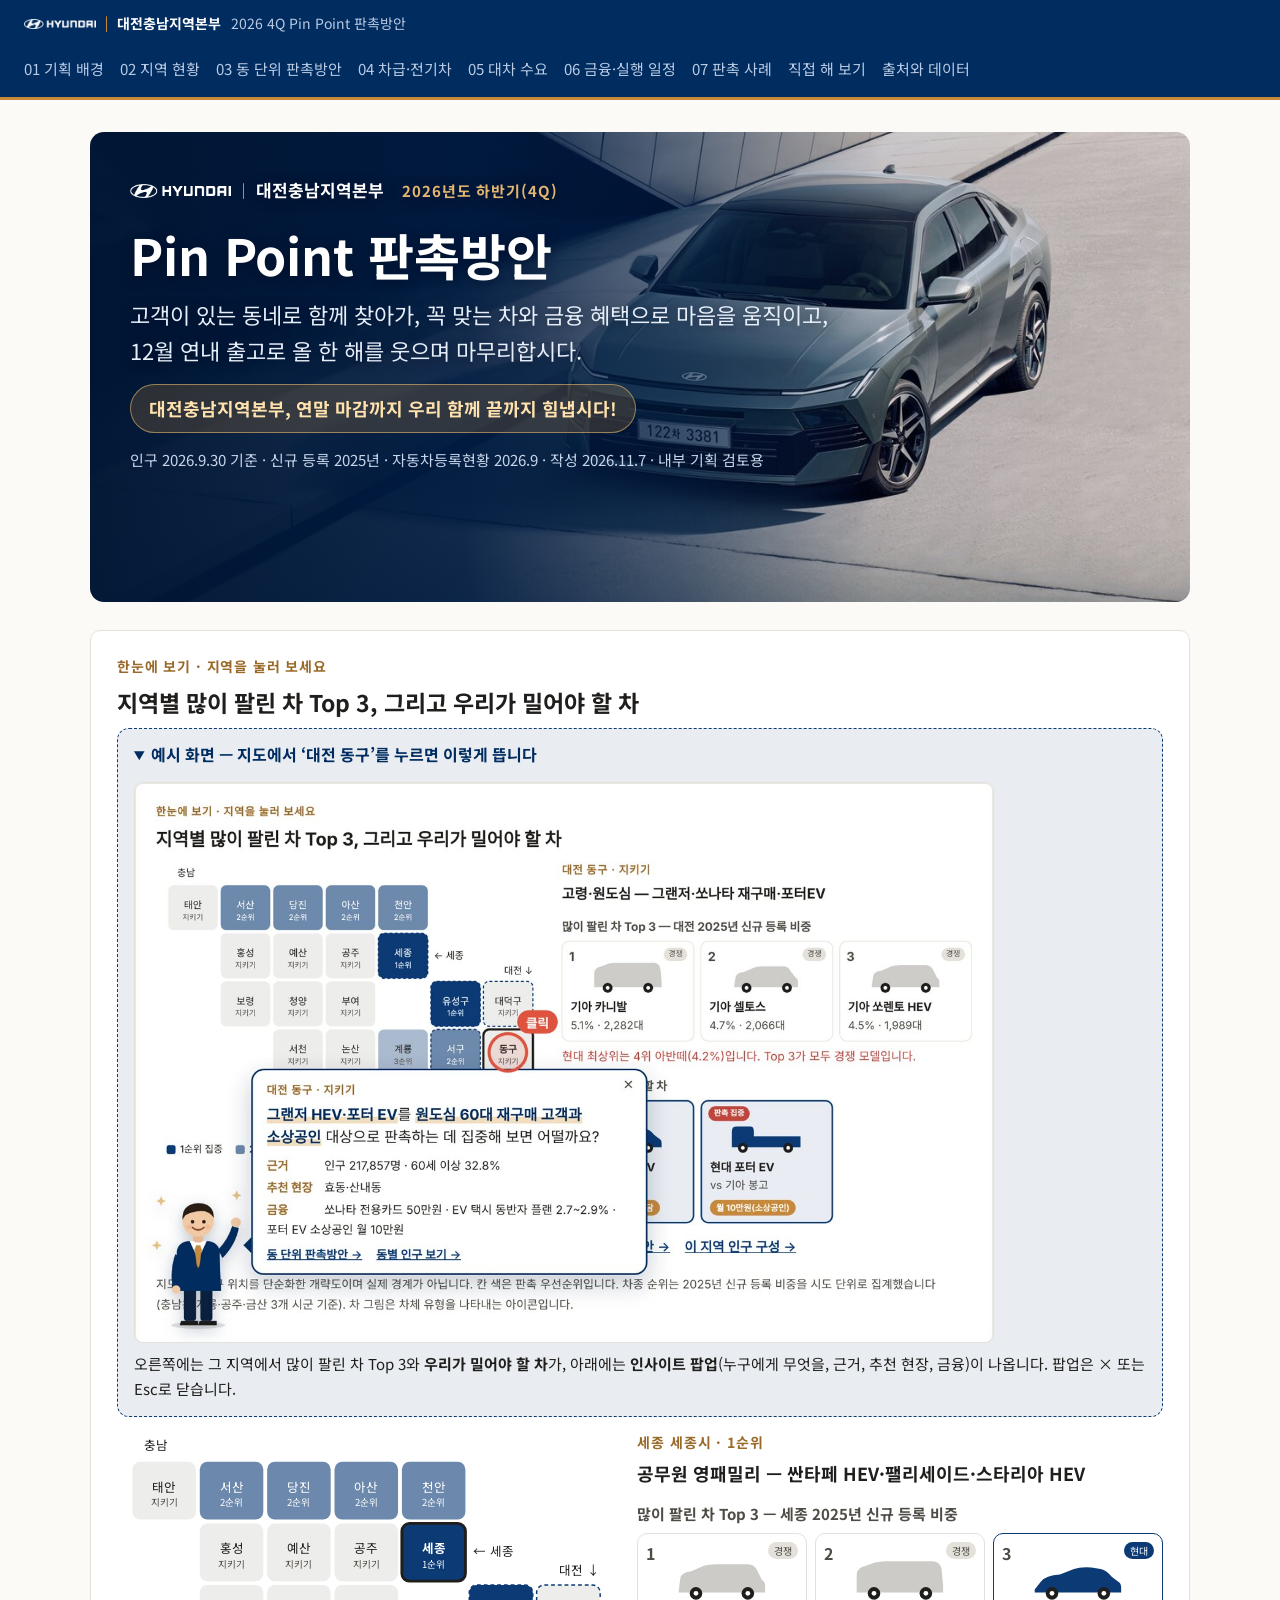
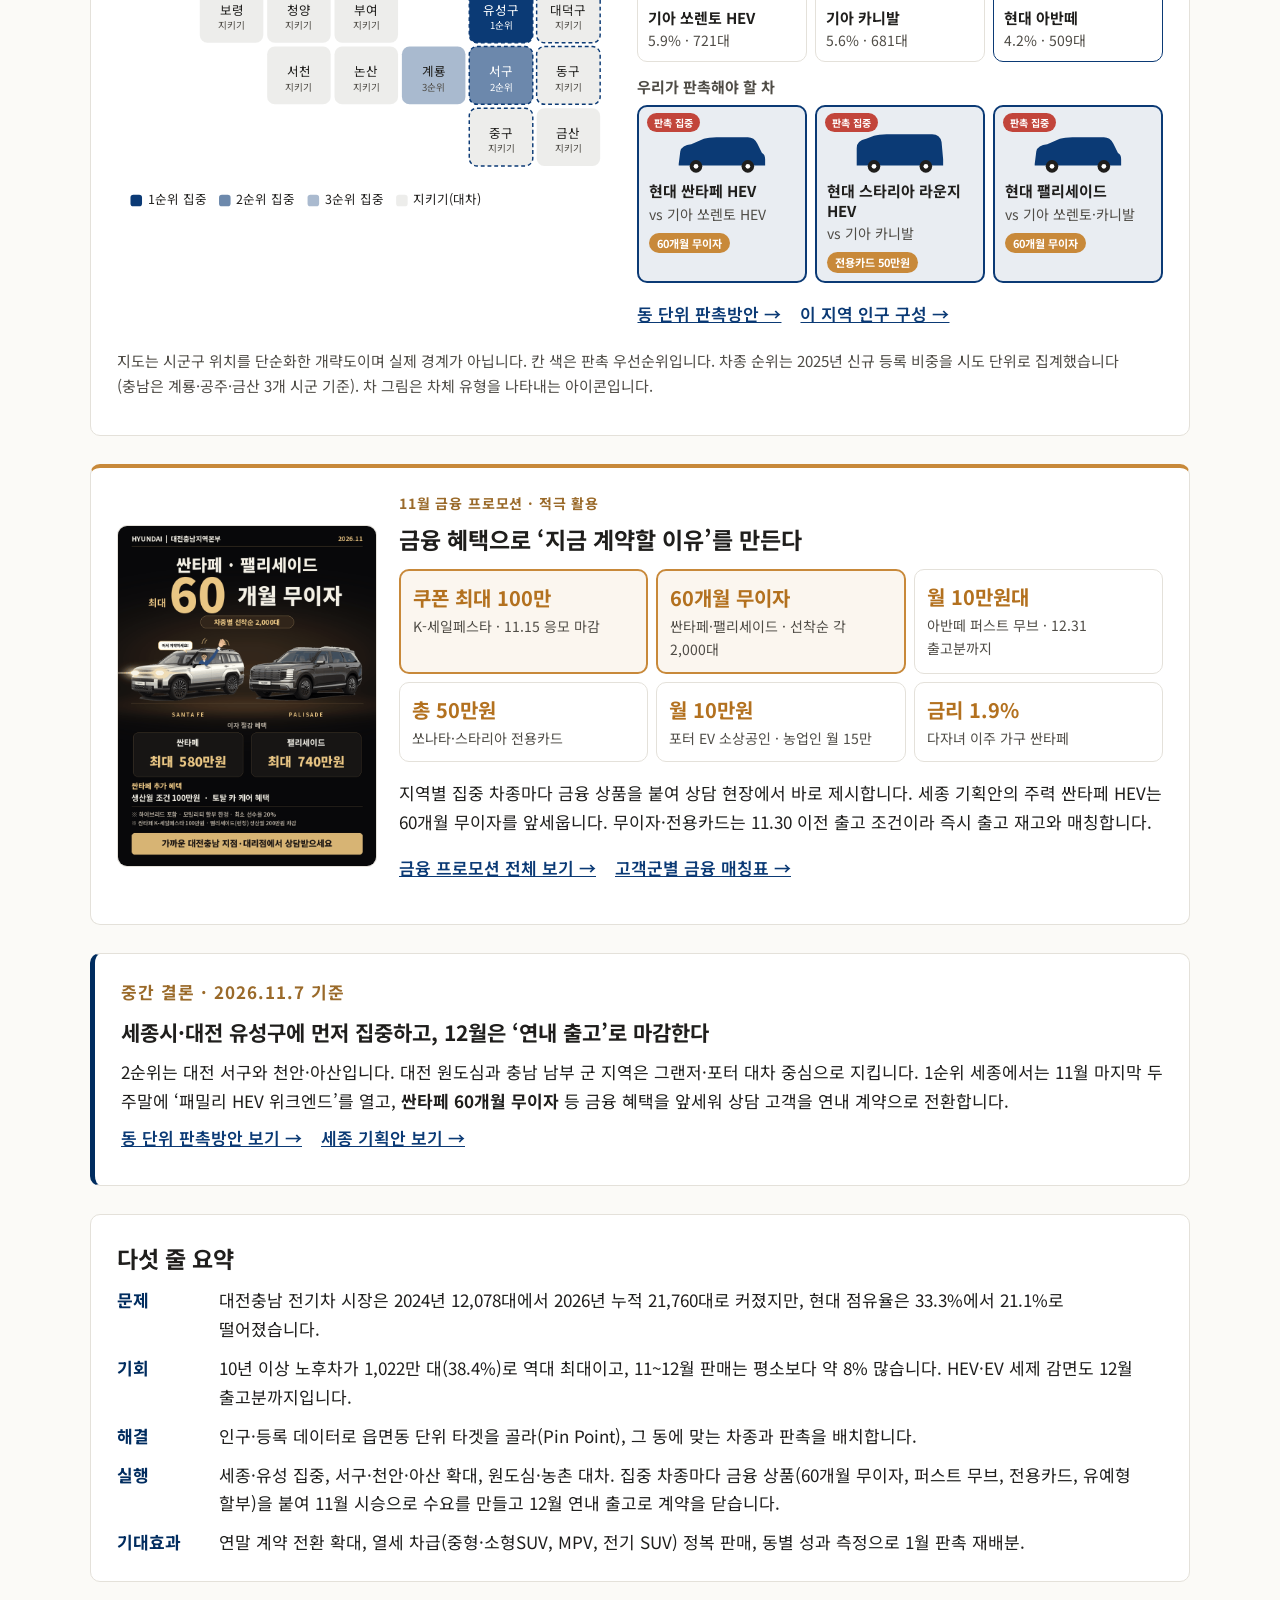
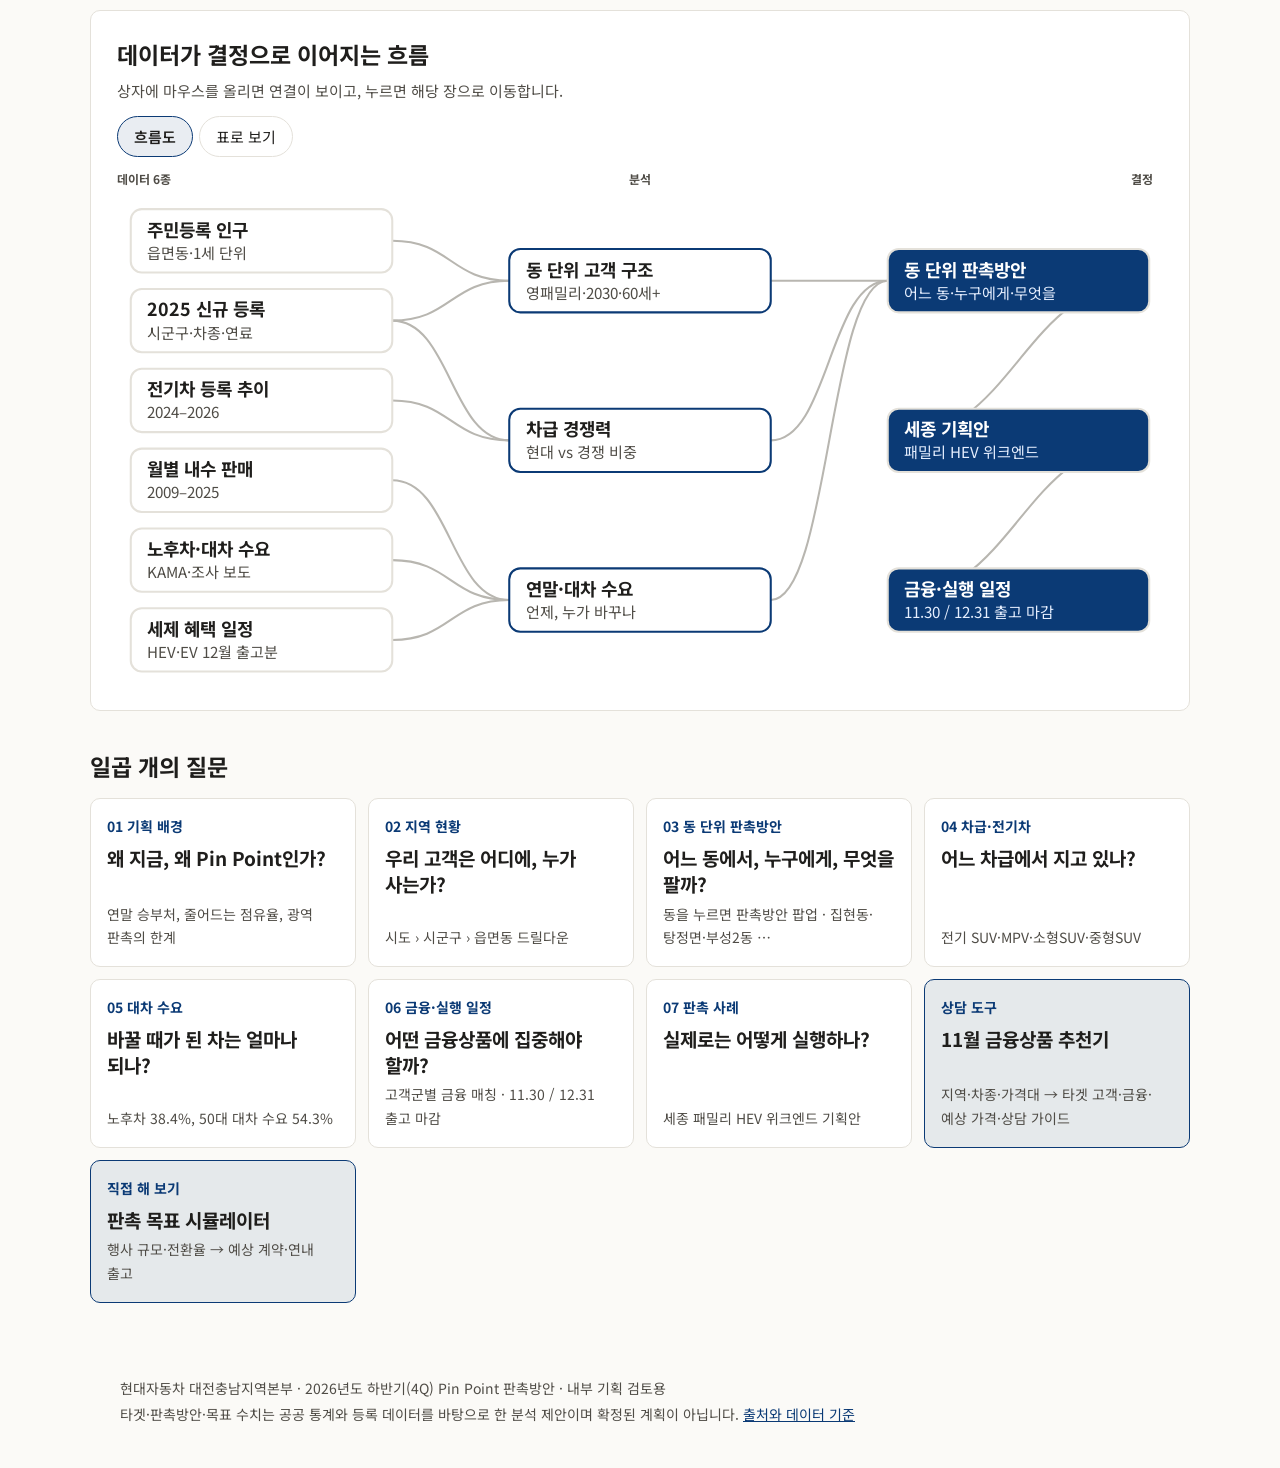
==== docs/index.html @ 3f8ed516 "판촉방안: 아이오닉9 삭제, 그랜저·아반떼·싼타페·팰리세이드 중심으로 수정 Co-Authored-By: Claude Opus 5.5 <noreply@anthropic.com> Cl" ====
<!DOCTYPE html>
<html lang="ko">
<head>
<meta charset="utf-8">
<meta name="viewport" content="width=device-width, initial-scale=1">
<title>표지 — 대전충남지역본부 4Q Pin Point 판촉방안</title>
<meta name="description" content="대전충남지역본부 2026년도 하반기(4Q) Pin Point 판촉방안 — 동 단위 타겟, 맞는 차종, 연내 출고 전환">
<meta name="theme-color" content="#002c5f">
<meta property="og:title" content="표지 — 대전충남지역본부 4Q Pin Point 판촉방안">
<meta property="og:description" content="대전충남지역본부 2026년도 하반기(4Q) Pin Point 판촉방안 — 동 단위 타겟, 맞는 차종, 연내 출고 전환">
<meta property="og:type" content="website">
<link rel="preconnect" href="https://fonts.googleapis.com">
<link rel="stylesheet" href="https://fonts.googleapis.com/css2?family=Noto+Sans+KR:wght@400;600;700&display=swap">
<link rel="stylesheet" href="style.css?v=202611081311">
</head>
<body data-page="index">
<header class="topbar">
  <a class="brand" href="index.html"><img src="img/hyundai-logo-white.png" alt="HYUNDAI" class="logo"><span class="bar"></span><b>대전충남지역본부</b><span class="brand-sub">2026 4Q Pin Point 판촉방안</span></a>
  <nav class="chapnav"><a href="ch1-background.html" data-key="ch1-background">01 기획 배경</a><a href="ch2-region.html" data-key="ch2-region">02 지역 현황</a><a href="ch3-pinpoint.html" data-key="ch3-pinpoint">03 동 단위 판촉방안</a><a href="ch4-market.html" data-key="ch4-market">04 차급·전기차</a><a href="ch5-replacement.html" data-key="ch5-replacement">05 대차 수요</a><a href="ch6-plan.html" data-key="ch6-plan">06 금융·실행 일정</a><a href="ch7-sejong.html" data-key="ch7-sejong">07 판촉 사례</a><a href="simulator.html" data-key="simulator">직접 해 보기</a><a href="sources.html" data-key="sources">출처와 데이터</a></nav>
</header>
<main>
  <section class="hero">
    <div class="hero-brand"><img src="img/hyundai-logo-white.png" alt="HYUNDAI"><span class="bar"></span><b>대전충남지역본부</b><span class="hero-tag">2026년도 하반기(4Q)</span></div>
    <h1>Pin Point 판촉방안</h1>
    <p class="hero-sub">고객이 있는 동네로 함께 찾아가, 꼭 맞는 차와 금융 혜택으로 마음을 움직이고, <br>12월 연내 출고로 올 한 해를 웃으며 마무리합시다.</p>
    <p class="hero-cheer">대전충남지역본부, 연말 마감까지 우리 함께 끝까지 힘냅시다!</p>
    <p class="hero-meta">인구 2026.9.30 기준 · 신규 등록 2025년 · 자동차등록현황 2026.9 · 작성 2026.11.7 · 내부 기획 검토용</p>
  </section>

  <section class="card mapsum" id="mapsum">
    <p class="chap-no">한눈에 보기 · 지역을 눌러 보세요</p>
    <h2>지역별 많이 팔린 차 Top 3, 그리고 우리가 밀어야 할 차</h2>
    <details class="example" id="map-example" open>
      <summary>예시 화면 — 지도에서 ‘대전 동구’를 누르면 이렇게 뜹니다</summary>
      <figure>
        <img src="img/example-map-popup.jpg" alt="표지 지도에서 대전 동구를 눌렀을 때: 오른쪽에 대전 많이 팔린 차 Top 3와 판촉 집중 차종, 아래에 정장 일러스트와 함께 그랜저 HEV·포터 EV를 원도심 60대 재구매 고객과 소상공인 대상으로 판촉하자는 인사이트 팝업" loading="lazy">
        <figcaption>오른쪽에는 그 지역에서 많이 팔린 차 Top 3와 <b>우리가 밀어야 할 차</b>가, 아래에는 <b>인사이트 팝업</b>(누구에게 무엇을, 근거, 추천 현장, 금융)이 나옵니다. 팝업은 × 또는 Esc로 닫습니다.</figcaption>
      </figure>
    </details>
    <div class="mapsum-grid">
      <div id="map"></div>
      <div id="map-panel" class="map-panel"></div>
    </div>
    <p class="muted">지도는 시군구 위치를 단순화한 개략도이며 실제 경계가 아닙니다. 칸 색은 판촉 우선순위입니다. 차종 순위는 2025년 신규 등록 비중을 시도 단위로 집계했습니다(충남은 계룡·공주·금산 3개 시군 기준). 차 그림은 차체 유형을 나타내는 아이콘입니다.</p>
  </section>


  <section class="card fin-strip">
    <div class="fin-strip-grid">
      <figure class="fig"><img src="img/ad-santafe-palisade.gif" alt="싼타페·팰리세이드 최대 60개월 무이자 움직이는 광고" loading="lazy"></figure>
      <div>
        <p class="chap-no">11월 금융 프로모션 · 적극 활용</p>
        <h2>금융 혜택으로 ‘지금 계약할 이유’를 만든다</h2>
        <div class="chips">
          <a href="ch6-plan.html#ksf" class="chip hot"><b>쿠폰 최대 100만</b><span>K-세일페스타 · 11.15 응모 마감</span></a>
          <a href="ch6-plan.html#finance" class="chip hot"><b>60개월 무이자</b><span>싼타페·팰리세이드 · 선착순 각 2,000대</span></a>
          <a href="ch6-plan.html#finance" class="chip"><b>월 10만원대</b><span>아반떼 퍼스트 무브 · 12.31 출고분까지</span></a>
          <a href="ch6-plan.html#finance" class="chip"><b>총 50만원</b><span>쏘나타·스타리아 전용카드</span></a>
          <a href="ch6-plan.html#finmatch" class="chip"><b>월 10만원</b><span>포터 EV 소상공인 · 농업인 월 15만</span></a>
          <a href="ch6-plan.html#finmatch" class="chip"><b>금리 1.9%</b><span>다자녀 이주 가구 싼타페</span></a>
        </div>
        <p>지역별 집중 차종마다 금융 상품을 붙여 상담 현장에서 바로 제시합니다. 세종 기획안의 주력 싼타페 HEV는 60개월 무이자를 앞세웁니다. 무이자·전용카드는 11.30 이전 출고 조건이라 즉시 출고 재고와 매칭합니다.</p>
        <p class="links"><a href="ch6-plan.html#finance">금융 프로모션 전체 보기 →</a> <a href="ch6-plan.html#finmatch">고객군별 금융 매칭표 →</a></p>
      </div>
    </div>
  </section>

  <section class="card verdict">
    <p class="chap-no">중간 결론 · 2026.11.7 기준</p>
    <h2>세종시·대전 유성구에 먼저 집중하고, 12월은 ‘연내 출고’로 마감한다</h2>
    <p>2순위는 대전 서구와 천안·아산입니다. 대전 원도심과 충남 남부 군 지역은 그랜저·포터 대차 중심으로 지킵니다. 1순위 세종에서는 11월 마지막 두 주말에 ‘패밀리 HEV 위크엔드’를 열고, <b>싼타페 60개월 무이자</b> 등 금융 혜택을 앞세워 상담 고객을 연내 계약으로 전환합니다.</p>
    <p class="links"><a href="ch3-pinpoint.html">동 단위 판촉방안 보기 →</a> <a href="ch7-sejong.html">세종 기획안 보기 →</a></p>
  </section>

  <section class="card">
    <h2>다섯 줄 요약</h2>
    <dl class="five">
      <dt>문제</dt><dd>대전충남 전기차 시장은 2024년 12,078대에서 2026년 누적 21,760대로 커졌지만, 현대 점유율은 33.3%에서 21.1%로 떨어졌습니다.</dd>
      <dt>기회</dt><dd>10년 이상 노후차가 1,022만 대(38.4%)로 역대 최대이고, 11~12월 판매는 평소보다 약 8% 많습니다. HEV·EV 세제 감면도 12월 출고분까지입니다.</dd>
      <dt>해결</dt><dd>인구·등록 데이터로 읍면동 단위 타겟을 골라(Pin Point), 그 동에 맞는 차종과 판촉을 배치합니다.</dd>
      <dt>실행</dt><dd>세종·유성 집중, 서구·천안·아산 확대, 원도심·농촌 대차. 집중 차종마다 금융 상품(60개월 무이자, 퍼스트 무브, 전용카드, 유예형 할부)을 붙여 11월 시승으로 수요를 만들고 12월 연내 출고로 계약을 닫습니다.</dd>
      <dt>기대효과</dt><dd>연말 계약 전환 확대, 열세 차급(중형·소형SUV, MPV, 전기 SUV) 정복 판매, 동별 성과 측정으로 1월 판촉 재배분.</dd>
    </dl>
  </section>

  <section class="card">
    <h2>데이터가 결정으로 이어지는 흐름</h2>
    <p class="muted">상자에 마우스를 올리면 연결이 보이고, 누르면 해당 장으로 이동합니다.</p>
    <div class="tabs" id="flow-tabs"></div>
    <div id="flow"></div>
  </section>

  <section>
    <h2 class="sec-title">일곱 개의 질문</h2>
    <div class="qcards" id="qcards">
      <a class="qcard" href="ch1-background.html"><span>01 기획 배경</span><b>왜 지금, 왜 Pin Point인가?</b><em>연말 승부처, 줄어드는 점유율, 광역 판촉의 한계</em></a>
      <a class="qcard" href="ch2-region.html"><span>02 지역 현황</span><b>우리 고객은 어디에, 누가 사는가?</b><em>시도 › 시군구 › 읍면동 드릴다운</em></a>
      <a class="qcard" href="ch3-pinpoint.html"><span>03 동 단위 판촉방안</span><b>어느 동에서, 누구에게, 무엇을 팔까?</b><em>동을 누르면 판촉방안 팝업 · 집현동·탕정면·부성2동 …</em></a>
      <a class="qcard" href="ch4-market.html"><span>04 차급·전기차</span><b>어느 차급에서 지고 있나?</b><em>전기 SUV·MPV·소형SUV·중형SUV</em></a>
      <a class="qcard" href="ch5-replacement.html"><span>05 대차 수요</span><b>바꿀 때가 된 차는 얼마나 되나?</b><em>노후차 38.4%, 50대 대차 수요 54.3%</em></a>
      <a class="qcard" href="ch6-plan.html"><span>06 금융·실행 일정</span><b>어떤 금융상품에 집중해야 할까?</b><em>고객군별 금융 매칭 · 11.30 / 12.31 출고 마감</em></a>
      <a class="qcard" href="ch7-sejong.html"><span>07 판촉 사례</span><b>실제로는 어떻게 실행하나?</b><em>세종 패밀리 HEV 위크엔드 기획안</em></a>
      <a class="qcard tool" href="advisor.html"><span>상담 도구</span><b>11월 금융상품 추천기</b><em>지역·차종·가격대 → 타겟 고객·금융·예상 가격·상담 가이드</em></a>
      <a class="qcard tool" href="simulator.html"><span>직접 해 보기</span><b>판촉 목표 시뮬레이터</b><em>행사 규모·전환율 → 예상 계약·연내 출고</em></a>
    </div>
  </section>

</main>
<footer class="site-foot">
  <p>현대자동차 대전충남지역본부 · 2026년도 하반기(4Q) Pin Point 판촉방안 · 내부 기획 검토용</p>
  <p>타겟·판촉방안·목표 수치는 공공 통계와 등록 데이터를 바탕으로 한 분석 제안이며 확정된 계획이 아닙니다. <a href="sources.html">출처와 데이터 기준</a></p>
</footer>
<div id="tip" class="tip" hidden></div>
<script src="data.js?v=202611081311"></script>
<script src="app.js?v=202611081311"></script>
</body>
</html>
---- docs/style.css ----
:root {
  --bg: #fbfaf7; --panel: #ffffff; --fg: #1f1e1c; --muted: #6b6862; --line: #e4e1da;
  --accent: #2b6fd6; --accent-soft: rgba(43, 111, 214, .12); --grey: #b9b5ac;
  --bad: #c2453b; --good: #2f8a57;
  --sans: "Pretendard", "Noto Sans KR", "Apple SD Gothic Neo", system-ui, sans-serif;
}
@media (prefers-color-scheme: dark) {
  :root { --bg: #1b1a18; --panel: #242320; --fg: #ece9e3; --muted: #a29e96; --line: #3a3833;
    --accent: #6aa0ef; --accent-soft: rgba(106, 160, 239, .16); --grey: #67635b; --bad: #e07a70; --good: #6cc093; }
}
* { box-sizing: border-box; }
body { margin: 0; background: var(--bg); color: var(--fg); font: 15px/1.6 var(--sans); }
main { max-width: 1080px; margin: 0 auto; padding: 32px 20px 64px; display: flex; flex-direction: column; gap: 24px; }
h1 { font-size: 30px; line-height: 1.25; margin: 4px 0 10px; font-weight: 700; }
h2 { font-size: 19px; margin: 0 0 4px; }
h3 { font-size: 16px; margin: 6px 0; }
a { color: var(--accent); }
.eyebrow { margin: 0; color: var(--muted); font-size: 13px; }
.lede { margin: 0; max-width: 60rem; }
.meta, .muted { color: var(--muted); font-size: 13px; margin: 2px 0 12px; }
.note { font-size: 13px; color: var(--muted); margin: 0 0 8px; }
.card { background: var(--panel); border: 1px solid var(--line); border-radius: 10px; padding: 20px; min-width: 0; }
.tiles { display: grid; grid-template-columns: repeat(auto-fit, minmax(min(100%, 220px), 1fr)); gap: 12px; }
.tile { background: var(--panel); border: 1px solid var(--line); border-radius: 10px; padding: 16px; }
.tile .big { display: block; font-size: 28px; font-weight: 700; font-variant-numeric: tabular-nums; margin: 4px 0; }
.tile .big.bad { color: var(--bad); }
.tile span { font-size: 13px; color: var(--muted); }
.toc { display: flex; flex-wrap: wrap; gap: 6px 14px; font-size: 14px; position: sticky; top: 0; background: var(--bg); padding: 8px 0; z-index: 3; border-bottom: 1px solid var(--line); }
.toc a { text-decoration: none; }
.tabs { display: flex; flex-wrap: wrap; gap: 6px; margin: 8px 0 12px; }
.tabs button, .crumbs button { font: inherit; font-size: 13px; padding: 5px 14px; border-radius: 999px; border: 1px solid var(--line); background: var(--panel); color: var(--fg); cursor: pointer; }
.tabs button[aria-pressed="true"] { background: var(--accent-soft); border-color: var(--accent); font-weight: 600; }
.crumbs { display: flex; align-items: center; gap: 6px; flex-wrap: wrap; margin: 6px 0 12px; font-size: 13px; color: var(--muted); }
.crumbs button { padding: 3px 10px; }
.crumbs b { color: var(--fg); }
.sido-cards { display: grid; grid-template-columns: repeat(auto-fit, minmax(min(100%, 180px), 1fr)); gap: 10px; margin-bottom: 14px; }
.sido-cards button { text-align: left; font: inherit; color: var(--fg); background: var(--panel); border: 1px solid var(--line); border-radius: 8px; padding: 12px 14px; cursor: pointer; }
.sido-cards button[aria-pressed="true"] { border: 2px solid var(--accent); background: var(--accent-soft); padding: 11px 13px; }
.sido-cards b { display: block; font-size: 16px; }
.sido-cards small { color: var(--muted); display: block; }
.legend { display: flex; flex-wrap: wrap; gap: 4px 14px; font-size: 12px; color: var(--muted); margin: 4px 0 8px; }
.legend i { display: inline-block; width: 10px; height: 10px; border-radius: 2px; margin-right: 4px; vertical-align: -1px; background: var(--accent); }
.table { overflow-x: auto; }
.row { display: grid; grid-template-columns: 9.5rem minmax(140px, 1fr) 5.5rem 4.2rem 4.2rem 4.2rem 4.6rem; gap: 8px; align-items: center; padding: 5px 6px; border-bottom: 1px solid var(--line); font-size: 13px; font-variant-numeric: tabular-nums; min-width: 640px; }
.row.head { color: var(--muted); font-size: 12px; border-bottom-color: var(--fg); position: sticky; top: 0; background: var(--panel); }
.row.click { cursor: pointer; }
.row.click:hover { background: var(--accent-soft); }
.row.on { background: var(--accent-soft); font-weight: 600; }
.row.bench { color: var(--muted); }
.row .num { text-align: right; }
.row .hi { color: var(--accent); font-weight: 600; }
.row .sub { color: var(--muted); font-weight: 400; margin-left: 6px; font-size: 12px; }
.bar { display: flex; height: 14px; border-radius: 3px; overflow: hidden; }
.bar span { display: block; height: 100%; background: var(--accent); }
.detail { border: 1px solid var(--accent); background: var(--accent-soft); border-radius: 8px; padding: 12px 16px; margin: 4px 0 14px; font-size: 14px; }
.detail h3 { margin: 0 0 4px; }
.detail p { margin: 2px 0; }
.detail .target { color: var(--accent); font-weight: 600; }
svg { display: block; width: 100%; height: auto; overflow: visible; font-family: var(--sans); }
svg text:not([font-size]) { font-size: 12px; }
svg text:not([fill]) { fill: var(--fg); }
section { scroll-margin-top: 48px; }
svg .muted { fill: var(--muted); }
svg .click { cursor: pointer; }
svg .click:hover .hit { fill: var(--accent-soft); }
.plans { display: grid; grid-template-columns: repeat(auto-fit, minmax(min(100%, 320px), 1fr)); gap: 12px; margin-top: 10px; }
.plan .why { font-size: 13px; color: var(--muted); margin: 0 0 8px; }
.plan dl { display: grid; grid-template-columns: 5.2rem 1fr; gap: 4px 10px; margin: 0; font-size: 14px; }
.plan dt { color: var(--muted); font-size: 13px; }
.plan dd { margin: 0; }
.pill { display: inline-block; font-size: 12px; border: 1px solid var(--line); color: var(--muted); border-radius: 999px; padding: 0 10px; }
.pill.p1 { color: var(--bad); border-color: currentColor; }
table.plain { border-collapse: collapse; width: 100%; font-size: 14px; }
table.plain th, table.plain td { text-align: left; padding: 7px 8px; border-bottom: 1px solid var(--line); vertical-align: top; }
table.plain th { color: var(--muted); font-weight: 600; font-size: 13px; }
footer p { margin: 4px 0; }
.tip { position: fixed; pointer-events: none; background: var(--panel); border: 1px solid var(--line); border-radius: 6px; padding: 6px 10px; font-size: 12px; box-shadow: 0 4px 14px rgba(0,0,0,.12); z-index: 10; white-space: nowrap; }

/* 기획 배경 */
.bg h3 { font-size: 15px; margin: 0 0 4px; }
.bg p { margin: 0; font-size: 14px; }
.bg-lead { font-size: 16px !important; margin: 4px 0 14px !important; }
.bg-grid { display: grid; grid-template-columns: repeat(auto-fit, minmax(min(100%, 280px), 1fr)); gap: 16px; margin-bottom: 16px; }
.goals, .prog { display: grid; grid-template-columns: repeat(auto-fit, minmax(min(100%, 210px), 1fr)); gap: 10px; }
.goals div, .prog div { border-left: 3px solid var(--accent); background: var(--accent-soft); border-radius: 0 8px 8px 0; padding: 10px 12px; }
.goals b, .prog b { display: block; font-size: 14px; }
.goals span, .prog span { font-size: 13px; color: var(--muted); }
/* 판촉 사례 기획안 */
.case h3 { margin: 22px 0 8px; }
.case-grid { display: grid; grid-template-columns: minmax(0, 0.8fr) minmax(0, 1fr); gap: 16px; align-items: start; }
@media (max-width: 760px) { .case-grid { grid-template-columns: 1fr; } }
.fig { margin: 0; }
.fig figcaption { font-size: 12px; color: var(--muted); margin-top: 6px; }
.fig svg text { font-family: var(--sans); }
.fig-bg { fill: var(--bg); stroke: var(--line); }
.fig-t { fill: var(--fg); font-size: 14px; font-weight: 700; }
.zone-outline { fill: none; stroke: var(--line); stroke-dasharray: 6 4; }
.zone { stroke: var(--accent); stroke-opacity: .5; fill: var(--accent); }
.z1, .z5 { fill-opacity: .22; } .z2 { fill-opacity: .12; } .z3 { fill-opacity: .08; } .z4 { fill-opacity: .16; } .z6 { fill-opacity: .1; }
.car { fill: var(--panel); stroke: var(--fg); stroke-width: 1.2; }
.zt { fill: var(--fg); font-size: 14px; font-weight: 700; text-anchor: middle; }
.zs { fill: var(--muted); font-size: 12px; text-anchor: middle; }
.zc { fill: var(--fg); font-size: 11px; text-anchor: middle; }
.flow path { stroke: var(--fg); stroke-width: 2; fill: none; marker-end: none; }
.funnel path { fill: var(--accent); }
.f1 { fill-opacity: .18; } .f2 { fill-opacity: .32; } .f3 { fill-opacity: .5; } .f4 { fill-opacity: .75; } .f5 { fill-opacity: 1; }
.ft text { fill: var(--fg); font-size: 13px; text-anchor: middle; }
.ft .fb { font-size: 16px; font-weight: 700; }
.ft .fw { fill: #fff; font-weight: 700; font-size: 14px; }
.fr text { fill: var(--muted); font-size: 12px; text-anchor: middle; }
.zl { fill: var(--muted); font-size: 12px; }
.kpi { margin: 8px 0 0; padding-left: 18px; font-size: 14px; }
table.plain th[scope], .case table.plain tbody th { width: 7rem; color: var(--muted); }

.rbar rect { fill: var(--accent); }
.rbar text { fill: var(--fg); font-size: 13px; text-anchor: middle; }
.rbar .rl { fill: var(--muted); font-size: 12px; }
.rbar .rl2, .rl2 { text-anchor: start; font-size: 13px; fill: var(--fg); }
.rbar .rs { text-anchor: start; }
.rbar .rb { font-weight: 700; }
.muted2 { fill: var(--muted) !important; font-size: 12px !important; }

/* ===== 사이트 구조 (표지 + 장별 페이지) ===== */
:root { --navy: #0f2c5c; }
.topbar { position: sticky; top: 0; z-index: 5; background: var(--navy); color: #fff; display: flex; align-items: center; gap: 18px; padding: 10px 20px; flex-wrap: wrap; }
.topbar .brand { color: #cfe0fb; text-decoration: none; font-size: 14px; white-space: nowrap; }
.topbar .brand b { color: #fff; }
.chapnav { display: flex; gap: 4px 12px; flex-wrap: wrap; font-size: 13px; }
.chapnav a { color: #cfe0fb; text-decoration: none; padding: 2px 0; border-bottom: 2px solid transparent; }
.chapnav a:hover, .chapnav a[aria-current="page"] { color: #fff; border-bottom-color: #ffd27a; }
.toc { display: none; }
.chap-head { padding: 12px 0 4px; }
.chap-no { color: var(--accent); font-size: 12px; font-weight: 700; letter-spacing: .06em; margin: 0 0 4px; }
.chap-head h1 { font-size: 30px; margin: 0 0 8px; }
.chap-head .lede { color: var(--muted); }
.pager { display: grid; grid-template-columns: 1fr 1fr; gap: 12px; margin-top: 8px; }
.pager a { display: block; border: 1px solid var(--line); border-radius: 10px; padding: 12px 16px; text-decoration: none; color: var(--fg); background: var(--panel); }
.pager a:hover { border-color: var(--accent); }
.pager .next { text-align: right; }
.pager small { display: block; color: var(--muted); font-size: 12px; }
.site-foot { max-width: 1080px; margin: 0 auto; padding: 8px 20px 40px; color: var(--muted); font-size: 12px; }
.site-foot p { margin: 2px 0; }
.sec-title { margin: 8px 0 12px; }

/* 표지 */
.hero { background: linear-gradient(135deg, var(--navy), #2b6fd6); color: #fff; border-radius: 14px; padding: 36px 32px; }
.hero .eyebrow { color: #ffd27a; font-weight: 700; }
.hero h1 { font-size: 44px; margin: 6px 0 10px; }
.hero-sub { font-size: 18px; margin: 0 0 12px; max-width: 46rem; }
.hero-meta { color: #cfe0fb; font-size: 13px; margin: 0; }
.verdict { border-left: 5px solid var(--accent); }
.verdict h2 { font-size: 21px; margin-bottom: 8px; }
.verdict p { margin: 0 0 8px; }
.links a { margin-right: 14px; font-weight: 600; }
dl.five { display: grid; grid-template-columns: 5.5rem 1fr; gap: 10px 14px; margin: 8px 0 0; }
dl.five dt { font-weight: 700; color: var(--accent); }
dl.five dd { margin: 0; }
.qcards { display: grid; grid-template-columns: repeat(auto-fit, minmax(min(100%, 240px), 1fr)); gap: 12px; }
.qcard { display: flex; flex-direction: column; gap: 6px; background: var(--panel); border: 1px solid var(--line); border-radius: 10px; padding: 16px; text-decoration: none; color: var(--fg); min-height: 132px; }
.qcard:hover { border-color: var(--accent); box-shadow: 0 4px 16px rgba(15, 44, 92, .08); }
.qcard span { color: var(--accent); font-size: 12px; font-weight: 700; }
.qcard b { font-size: 17px; line-height: 1.35; }
.qcard em { font-style: normal; color: var(--muted); font-size: 13px; margin-top: auto; }
.qcard.tool { background: var(--accent-soft); border-color: var(--accent); }
.flow-cols { display: grid; grid-template-columns: 190px 1fr 190px; font-size: 12px; color: var(--muted); font-weight: 700; margin-bottom: 4px; }
.flow-cols span:nth-child(2) { text-align: center; }
.flow-cols span:nth-child(3) { text-align: right; padding-right: 10px; }
.flow-n:hover rect { stroke: var(--accent); stroke-width: 2.5; }

/* 표지 지도 + 차종 카드 */
.mapsum-grid { display: grid; grid-template-columns: minmax(0, 1fr) minmax(0, 1.05fr); gap: 20px; align-items: start; margin-top: 8px; }
@media (max-width: 820px) { .mapsum-grid { grid-template-columns: 1fr; } }
.tile-g:hover rect { stroke: var(--fg); }
.map-panel h3 { font-size: 18px; margin: 0 0 10px; }
.sub-h { font-size: 13px; font-weight: 700; color: var(--muted); margin: 12px 0 6px; }
.mcards { display: grid; grid-template-columns: repeat(3, minmax(0, 1fr)); gap: 8px; }
.mcard { position: relative; border: 1px solid var(--line); border-radius: 10px; padding: 10px 10px 8px; display: flex; flex-direction: column; gap: 2px; background: var(--panel); }
.mcard.hy { border-color: var(--accent); }
.mcard b { font-size: 13px; line-height: 1.3; }
.mcard .share { font-size: 12px; color: var(--muted); }
.mcard .rank { position: absolute; top: 6px; left: 8px; font-weight: 700; font-size: 16px; color: var(--muted); }
.mcard .tag { position: absolute; top: 8px; right: 8px; font-size: 10px; border-radius: 999px; padding: 0 6px; }
.tag-hy { background: var(--accent); color: #fff; }
.tag-cp { background: var(--line); color: var(--muted); }
.car-ico { width: 100%; height: 44px; margin: 14px 0 4px; }
.mcards.focus .mcard { border: 2px solid var(--accent); background: var(--accent-soft); }
.mcard .badge { position: absolute; top: 6px; left: 8px; font-size: 10px; font-weight: 700; color: #fff; background: var(--bad); border-radius: 999px; padding: 1px 7px; }
.map-panel .note { margin-top: 6px; color: var(--bad); }

/* 시뮬레이터 */
.sim { display: grid; grid-template-columns: minmax(0, 300px) minmax(0, 1fr); gap: 20px; align-items: start; }
@media (max-width: 820px) { .sim { grid-template-columns: 1fr; } }
.sim-in { display: flex; flex-direction: column; gap: 12px; font-size: 13px; }
.sim-in label { display: flex; flex-direction: column; gap: 4px; color: var(--muted); }
.sim-in .val { color: var(--fg); font-weight: 700; }
.sim-in select, .sim-in input[type=number] { font: inherit; padding: 6px 8px; border: 1px solid var(--line); border-radius: 6px; background: var(--panel); color: var(--fg); }
.sim-in input[type=range] { accent-color: var(--accent); }
.sim-in button { font: inherit; padding: 8px; border-radius: 8px; border: 1px solid var(--accent); background: var(--accent-soft); color: var(--fg); cursor: pointer; }
.sim-out .tiles { grid-template-columns: repeat(auto-fit, minmax(min(100%, 170px), 1fr)); margin-bottom: 12px; }

/* 출처 */
ol.refs { padding-left: 20px; font-size: 14px; }
ol.refs li { margin: 4px 0; }
.notes p { margin: 4px 0; font-size: 14px; }

/* 금융 프로모션 */
.finance { border-top: 4px solid #c8893a; }
.fin-grid { display: grid; grid-template-columns: minmax(0, 0.9fr) minmax(0, 1.1fr); gap: 20px; align-items: start; }
@media (max-width: 860px) { .fin-grid { grid-template-columns: 1fr; } }
.fig img { width: 100%; height: auto; display: block; border-radius: 10px; border: 1px solid var(--line); }
.poster .tabs { margin-top: 0; }
.offers { display: flex; flex-direction: column; gap: 10px; }
.offer { border: 1px solid var(--line); border-radius: 10px; padding: 12px 16px; background: var(--panel); }
.offer.hot { border: 2px solid #c8893a; background: rgba(200, 137, 58, .08); }
.offer h3 { margin: 2px 0 4px; font-size: 17px; }
.offer h3 em { font-style: normal; color: #b3711f; }
.offer p { margin: 2px 0; font-size: 13px; color: var(--muted); }
.offer .use { color: var(--fg); }
.offer .use b { color: var(--accent); margin-right: 6px; }
.ofno { font-size: 11px; font-weight: 700; letter-spacing: .08em; color: #b3711f; }
.warn { margin: 0; font-size: 13px; border-left: 3px solid var(--bad); padding: 8px 12px; background: rgba(194, 69, 59, .07); border-radius: 0 8px 8px 0; }
.warn b { color: var(--bad); margin-right: 6px; }
.ads { display: grid; grid-template-columns: repeat(auto-fit, minmax(min(100%, 280px), 1fr)); gap: 16px; max-width: 760px; }
.fin-strip { border-top: 4px solid #c8893a; }
.fin-strip-grid { display: grid; grid-template-columns: minmax(0, 260px) minmax(0, 1fr); gap: 22px; align-items: center; }
@media (max-width: 720px) { .fin-strip-grid { grid-template-columns: 1fr; } }
.fin-strip h2 { margin-bottom: 10px; }
.chips { display: grid; grid-template-columns: repeat(auto-fit, minmax(min(100%, 200px), 1fr)); gap: 8px; margin-bottom: 10px; }
.chip { display: flex; flex-direction: column; border: 1px solid var(--line); border-radius: 10px; padding: 10px 12px; text-decoration: none; color: var(--fg); }
.chip b { font-size: 18px; color: #b3711f; }
.chip span { font-size: 12px; color: var(--muted); }
.chip.hot { border: 2px solid #c8893a; background: rgba(200, 137, 58, .08); }
.fin-tag { display: inline-block; margin-top: 4px; font-size: 11px; font-weight: 700; color: #fff; background: #c8893a; border-radius: 999px; padding: 1px 8px; text-decoration: none; width: fit-content; }
img.kv { max-width: 420px; }

#rl-table td:first-child, #rl-table th { white-space: nowrap; }
#rl-table td:last-child { min-width: 16rem; }

/* ===== 남색(네이비) 테마 ===== */
:root { --navy: #002c5f; --navy-deep: #001a3d; --accent: #0b3a75; --accent-soft: rgba(11, 58, 117, .09); --grey: #b8b6b0; }
@media (prefers-color-scheme: dark) {
  :root { --navy: #0a2447; --navy-deep: #05152b; --accent: #8fb3e3; --accent-soft: rgba(143, 179, 227, .16); }
}
.topbar { background: var(--navy); border-bottom: 3px solid #c8893a; }
.topbar .brand { display: flex; align-items: center; gap: 10px; color: #fff; }
.topbar .logo { height: 15px; width: auto; display: block; }
.topbar .bar, .hero-brand .bar { width: 1px; height: 16px; background: #c8893a; display: inline-block; }
.topbar .brand-sub { color: #b9cbe4; font-size: 13px; }
.chapnav a { color: #b9cbe4; }
.hero { background: linear-gradient(135deg, var(--navy-deep) 0%, var(--navy) 55%, #0b3a75 100%); position: relative; overflow: hidden; }
.hero::after { content: ''; position: absolute; right: -80px; top: -80px; width: 320px; height: 320px; border-radius: 50%; background: radial-gradient(circle, rgba(200, 137, 58, .28), transparent 70%); }
.hero-brand { display: flex; align-items: center; gap: 12px; flex-wrap: wrap; margin-bottom: 18px; }
.hero-brand img { height: 22px; width: auto; display: block; }
.hero-brand b { font-size: 18px; }
.hero-tag { color: #e2b66f; font-size: 13px; font-weight: 700; letter-spacing: .06em; margin-left: 6px; }
.hero h1 { font-size: 46px; }
.hero-sub { font-size: 19px; line-height: 1.6; color: #e6eef9; }
.hero-cheer { display: inline-block; margin: 4px 0 14px; padding: 6px 14px; border-radius: 999px; background: rgba(200, 137, 58, .22); border: 1px solid rgba(226, 182, 111, .6); color: #ffe2ad; font-weight: 700; font-size: 15px; }
.hero-meta { color: #a9bfdd; }
.chap-no { color: #9a6a2a; }
.hero .chap-no { color: #e2b66f; }
dl.five dt { color: var(--navy); }
.verdict { border-left-color: var(--navy); }
.pill.p1 { color: #b0402f; }

/* 한글 줄바꿈: 단어 중간에서 끊지 않기 */
body { word-break: keep-all; overflow-wrap: break-word; }
.hero-sub { max-width: none; }
@media (max-width: 760px) { .hero-sub br { display: none; } }
/* 로고 크기 */
.topbar .logo { height: 12px; }
.hero-brand img { height: 17px; }
.hero-brand b { font-size: 16px; }

@media (max-width: 760px) { .topbar .brand-sub { display: none; } }

/* 로고 더 작게 */
.topbar .logo { height: 10px; }
.hero-brand img { height: 14px; }
.hero-brand b { font-size: 15px; }

/* 인사이트 팝업 */
.mapsum { position: relative; }
.advisor { position: absolute; left: 16px; right: 16px; bottom: 16px; z-index: 6; display: flex; align-items: flex-end; gap: 4px; max-width: 640px; pointer-events: none; }
.advisor > * { pointer-events: auto; }
.advisor-man { width: 128px; height: auto; flex: none; transform-origin: 50% 100%; animation: pop-in .55s cubic-bezier(.2, 1.4, .4, 1) both; filter: drop-shadow(0 6px 10px rgba(0, 26, 61, .25)); }
.advisor-arm { transform-origin: 98px 100px; animation: wave 1.2s ease-in-out .5s 2; }
.spark { transform-box: fill-box; transform-origin: center; animation: spark .9s ease-out .2s both; }
.sp1 { animation-delay: .32s; } .sp2 { animation-delay: .44s; }
.advisor-bubble { position: relative; flex: 1; background: var(--panel); border: 2px solid var(--navy); border-radius: 16px; padding: 14px 18px 12px; box-shadow: 0 12px 32px rgba(0, 26, 61, .22); margin-bottom: 70px; animation: bubble-in .4s ease-out .25s both; }
.advisor-bubble::before { content: ''; position: absolute; left: -12px; bottom: 26px; border: 10px solid transparent; border-right-color: var(--navy); border-left: 0; }
.advisor-say { font-size: 16px; line-height: 1.55; margin: 2px 0 8px; }
.advisor-say b { color: var(--navy); background: linear-gradient(transparent 62%, rgba(226, 182, 111, .45) 62%); }
.advisor ul { list-style: none; margin: 0 0 6px; padding: 0; font-size: 13px; display: grid; gap: 3px; }
.advisor li span { display: inline-block; min-width: 4.6rem; color: #9a6a2a; font-weight: 700; }
.advisor .links { margin: 4px 0 0; font-size: 13px; }
.advisor-x { position: absolute; top: 6px; right: 10px; border: 0; background: none; font-size: 22px; line-height: 1; color: var(--muted); cursor: pointer; }
@keyframes pop-in { 0% { transform: translateY(40px) scale(.3); opacity: 0; } 60% { transform: translateY(-6px) scale(1.08); opacity: 1; } 100% { transform: none; } }
@keyframes bubble-in { from { transform: translateX(-10px) scale(.95); opacity: 0; } to { transform: none; opacity: 1; } }
@keyframes wave { 0%, 100% { transform: rotate(0); } 30% { transform: rotate(-14deg); } 60% { transform: rotate(8deg); } }
@keyframes spark { 0% { transform: scale(0) rotate(0); opacity: 0; } 50% { transform: scale(1.3) rotate(45deg); opacity: 1; } 100% { transform: scale(1) rotate(90deg); opacity: .85; } }
@media (prefers-color-scheme: dark) { .advisor-bubble { border-color: var(--accent); } .advisor-say b { color: var(--fg); } }
@media (max-width: 820px) { .advisor { position: fixed; left: 8px; right: 8px; bottom: 8px; } .advisor-man { width: 92px; } .advisor-bubble { margin-bottom: 40px; } }
@media (prefers-reduced-motion: reduce) { .advisor-man, .advisor-arm, .spark, .advisor-bubble { animation: none; } }

/* 금융 × 데이터 매칭 */
.dday { display: grid; grid-template-columns: repeat(auto-fit, minmax(min(100%, 230px), 1fr)); gap: 8px; margin-bottom: 14px; }
.dd { display: flex; gap: 10px; align-items: center; border: 1px solid var(--line); border-radius: 10px; padding: 10px 12px; font-size: 13px; }
.dd b { font-size: 20px; color: var(--navy); white-space: nowrap; }
.dd.hot { border: 2px solid #c8893a; background: rgba(200, 137, 58, .08); }
.dd.hot b { color: #b3711f; }
.dd.muted-dd b { font-size: 14px; color: var(--bad); }
table.match td { font-size: 13px; line-height: 1.5; }
table.match td:first-child { min-width: 9rem; }
table.match td:nth-child(2) { min-width: 11rem; }
table.match td:last-child { min-width: 14rem; color: var(--navy); font-weight: 600; }
table.match small { color: var(--muted); }
.fp { display: inline-block; font-weight: 700; color: var(--navy); border-bottom: 2px solid rgba(200, 137, 58, .5); margin: 1px 0; }
.fp.hot { color: #9a5a12; border-bottom-color: #c8893a; }
.advice { margin-top: 16px; border-left: 4px solid var(--navy); background: var(--accent-soft); border-radius: 0 10px 10px 0; padding: 12px 16px; }
.advice p { margin: 4px 0 0; font-size: 14px; }
@media (prefers-color-scheme: dark) { .fp, table.match td:last-child, .dd b { color: var(--fg); } }

/* 동 판촉방안 모달 */
.dong-modal { position: fixed; inset: 0; z-index: 20; background: rgba(0, 20, 45, .45); display: flex; align-items: center; justify-content: center; padding: 16px; animation: fade-in .2s ease-out; }
.advisor.in-modal { position: relative; left: auto; right: auto; bottom: auto; max-width: 700px; width: 100%; }
.advisor.in-modal .advisor-bubble { margin-bottom: 60px; }
@keyframes fade-in { from { opacity: 0; } to { opacity: 1; } }
@media (max-width: 820px) { .advisor.in-modal { position: relative; left: auto; right: auto; bottom: auto; flex-direction: column; align-items: flex-start; } .advisor.in-modal .advisor-bubble { margin-bottom: 0; } .advisor.in-modal .advisor-bubble::before { display: none; } }

/* ===== 표지 배경: 전단지 차량 이미지 ===== */
.hero {
  background:
    linear-gradient(180deg, #001a3d 0%, rgba(0, 32, 72, .97) 38%, rgba(0, 44, 95, .72) 62%, rgba(0, 44, 95, .12) 86%, rgba(0, 26, 61, .35) 100%),
    url(img/hero-cars.jpg) center bottom / 100% auto no-repeat,
    #001a3d;
  padding: 40px 36px 220px;
}
.hero::after { display: none !important; }
.hero h1, .hero-sub, .hero-brand { text-shadow: 0 2px 12px rgba(0, 10, 30, .55); }
@media (max-width: 760px) { .hero { padding: 28px 20px 120px; background-size: auto, 160% auto, auto; } }

/* ===== 가독성 (4050 독자 기준) ===== */
:root { --muted: #4f4c46; }
@media (prefers-color-scheme: dark) { :root { --muted: #c2bdb4; } }
body { font-size: 17px; line-height: 1.7; }
main { max-width: 1140px; gap: 28px; }
.topbar { padding: 12px 24px; }
.chapnav { font-size: 15px; gap: 6px 16px; }
.topbar .brand-sub { font-size: 14px; }
.chap-no { font-size: 14px; }
.chap-head h1 { font-size: 34px; }
.chap-head .lede, .lede { font-size: 18px; }
h2 { font-size: 23px; }
h3 { font-size: 18px; }
.card { padding: 24px 26px; }
.muted, .meta, .note { font-size: 15px; }
.bg-lead { font-size: 18px !important; }
.bg p, .verdict p { font-size: 17px; }
.hero h1 { font-size: 50px; }
.hero-sub { font-size: 22px; line-height: 1.65; }
.hero-cheer { font-size: 18px; padding: 8px 18px; }
.hero-meta { font-size: 15px; color: #c7d5ea; }
.hero-brand b { font-size: 17px; }
.hero-brand .hero-tag { font-size: 15px; }
.tile span { font-size: 15px; }
.tile .big { font-size: 32px; }
table.plain { font-size: 16px; }
table.plain th { font-size: 15px; }
table.match td { font-size: 15px; }
.plan dl { font-size: 16px; }
.plan dt { font-size: 15px; }
.plan .why { font-size: 15px; }
.offer p { font-size: 15px; }
.offer h3 { font-size: 19px; }
.chip b { font-size: 20px; }
.chip span { font-size: 14px; }
.qcard b { font-size: 19px; }
.qcard em, .qcard span { font-size: 14px; }
dl.five { font-size: 17px; }
.row { font-size: 15px; }
.row.head { font-size: 14px; }
.tabs button, .crumbs button { font-size: 15px; padding: 7px 16px; }
.advisor-say { font-size: 19px; }
.advisor ul { font-size: 15px; }
.advisor .links { font-size: 15px; }
.mcard b { font-size: 15px; }
.mcard .share { font-size: 14px; }
.sub-h { font-size: 15px; }
.fig figcaption { font-size: 14px; }
.site-foot { font-size: 14px; }
.dd { font-size: 15px; }
.warn, .advice p { font-size: 16px; }
.goals span, .prog span { font-size: 15px; }
.goals b, .prog b { font-size: 16px; }
.kpi { font-size: 16px; }
svg text:not([font-size]) { font-size: 13px; }

/* 표지 차량 배경: 남색과 자연스럽게 이어지도록 */
.hero { position: relative; overflow: hidden; background: linear-gradient(180deg, #001a3d 0%, #001e48 100%); padding: 40px 36px 15%; }
.hero > * { position: relative; z-index: 1; }
.hero::before { content: ''; position: absolute; left: 0; right: 0; bottom: 0; height: 0; padding-top: 18.78%; z-index: 0;
  background: linear-gradient(180deg, #001e48 0%, rgba(0, 30, 72, .6) 28%, rgba(0, 30, 72, 0) 58%), url(img/hero-cars.jpg) center / 100% 100% no-repeat; }
@media (max-width: 760px) { .hero { padding: 28px 20px 22%; } .hero::before { left: -20%; right: -20%; } }

/* 표지 차량: 원본보다 크게 늘리지 않기(화질 보호) */
.hero { padding-bottom: 170px; }
.hero::before { left: auto; right: 0; width: 900px; max-width: 100%; height: 170px; padding-top: 0;
  background:
    linear-gradient(90deg, #001e48 0%, rgba(0, 30, 72, .55) 14%, rgba(0, 30, 72, 0) 32%),
    linear-gradient(180deg, #001e48 0%, rgba(0, 30, 72, .5) 22%, rgba(0, 30, 72, 0) 50%),
    url(img/hero-cars.jpg) right bottom / contain no-repeat; }
@media (max-width: 760px) { .hero { padding-bottom: 96px; } .hero::before { left: 0; right: 0; width: auto; height: 96px; background-position: center bottom; } }
.ksf-grid { display: grid; grid-template-columns: repeat(auto-fit, minmax(min(100%, 340px), 1fr)); gap: 12px; margin-bottom: 8px; }

/* ===== 모바일 보정 ===== */
@media (max-width: 760px) {
  .flow-cols { grid-template-columns: repeat(3, 1fr); }
  table.plain { display: block; overflow-x: auto; -webkit-overflow-scrolling: touch; }
  table.plain td, table.plain th { min-width: 6.5rem; }
  .card { padding: 18px 16px; }
  main { padding: 20px 12px 48px; }
  .chap-head h1 { font-size: 27px; }
  h2 { font-size: 20px; }
  .hero h1 { font-size: 38px; }
  .hero-sub { font-size: 18px; }
  .mcards { grid-template-columns: 1fr 1fr 1fr; gap: 6px; }
  .mcard b { font-size: 13px; }
  .pager { grid-template-columns: 1fr; }
  .pager .next { text-align: left; }
  dl.five { grid-template-columns: 1fr; gap: 2px 0; }
  dl.five dd { margin-bottom: 10px; }
  .plan dl { grid-template-columns: 1fr; gap: 0; }
  .plan dd { margin-bottom: 8px; }
}

/* ===== 표지 배경: 아반떼 사진 (2026.11.7 교체) ===== */
.hero::before { display: none !important; }
.hero {
  background:
    linear-gradient(90deg, rgba(0, 22, 52, .97) 0%, rgba(0, 28, 66, .9) 34%, rgba(0, 32, 72, .55) 54%, rgba(0, 32, 72, .08) 72%, rgba(0, 32, 72, 0) 100%),
    url(img/hero-avante.jpg) right 80% / cover no-repeat,
    #001a3d;
  padding: 44px 40px 52px;
  min-height: 470px;
}
@media (max-width: 760px) {
  .hero {
    background:
      linear-gradient(180deg, rgba(0, 22, 52, .95) 0%, rgba(0, 26, 62, .88) 55%, rgba(0, 32, 72, .35) 82%, rgba(0, 32, 72, .15) 100%),
      url(img/hero-avante.jpg) 72% bottom / auto 62% no-repeat,
      #0b1c33;
    padding: 28px 20px 46%;
    min-height: 0;
  }
}
@media (min-width: 761px) and (max-width: 1180px) {
  .hero { background:
    linear-gradient(90deg, rgba(0, 22, 52, .97) 0%, rgba(0, 28, 66, .92) 46%, rgba(0, 32, 72, .6) 66%, rgba(0, 32, 72, .1) 86%, rgba(0, 32, 72, 0) 100%),
    url(img/hero-avante.jpg) right 80% / cover no-repeat, #001a3d; }
}

/* 표지 지도 예시 화면 */
.example { border: 1px dashed var(--accent); border-radius: 12px; padding: 8px 16px; margin: 6px 0 14px; background: var(--accent-soft); }
.example summary { cursor: pointer; font-weight: 700; color: var(--navy); font-size: 16px; padding: 4px 0; }
.example figure { margin: 10px 0 6px; }
.example img { width: 100%; max-width: 860px; height: auto; display: block; border-radius: 8px; border: 1px solid var(--line); background: #fff; }
.example figcaption { font-size: 15px; margin-top: 8px; }
@media (prefers-color-scheme: dark) { .example summary { color: var(--fg); } }
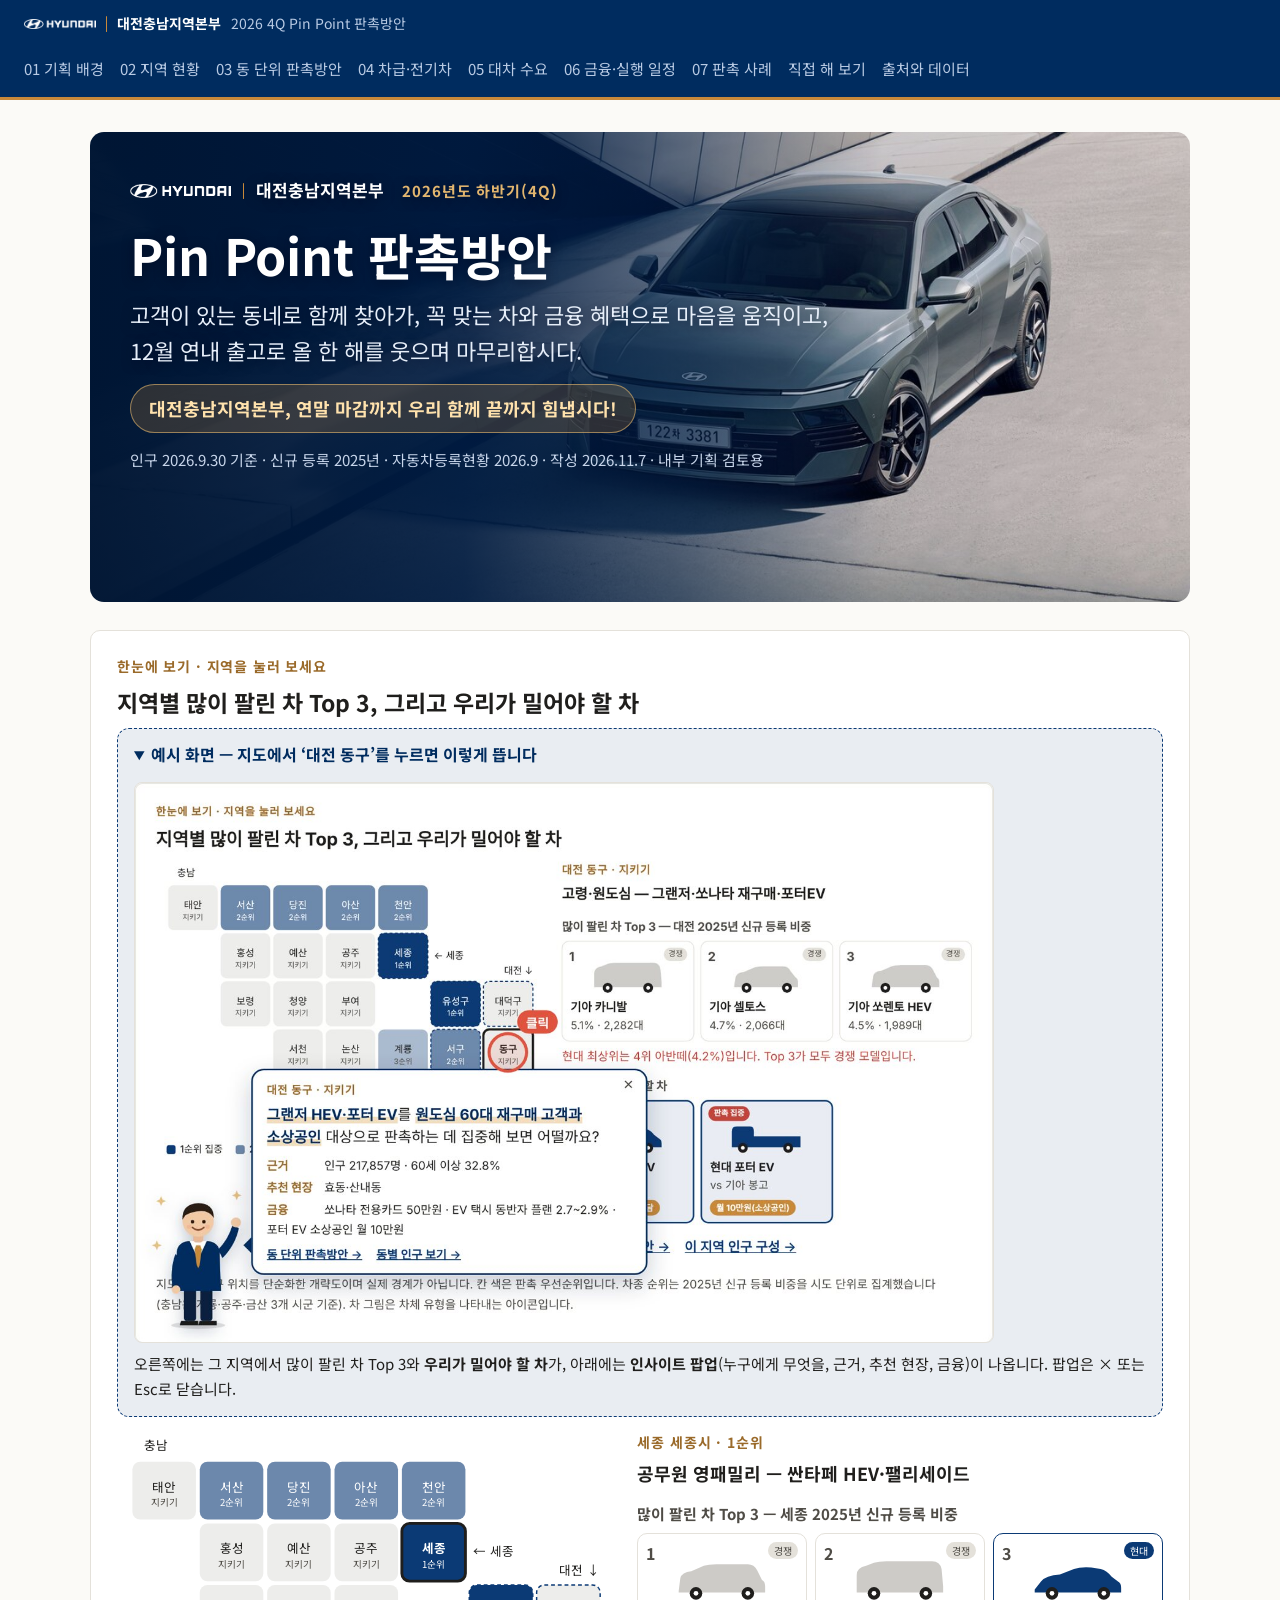
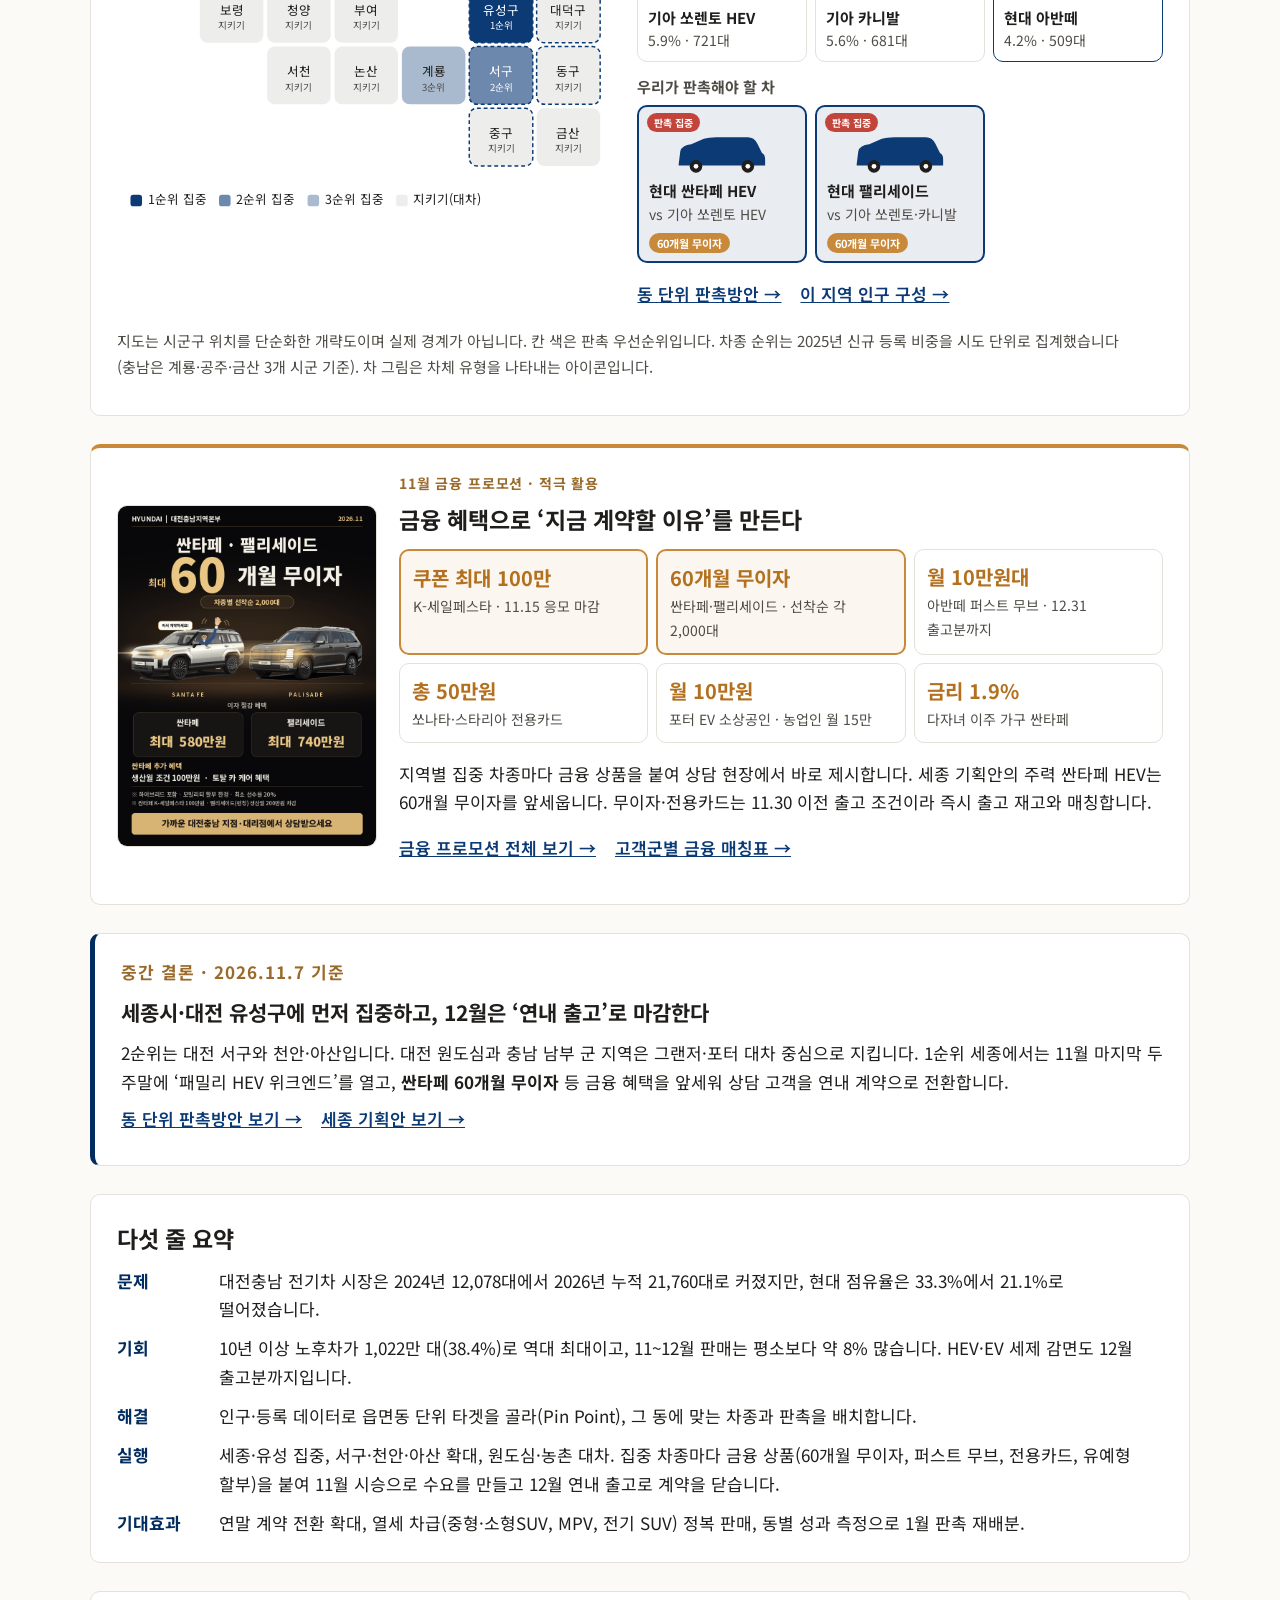
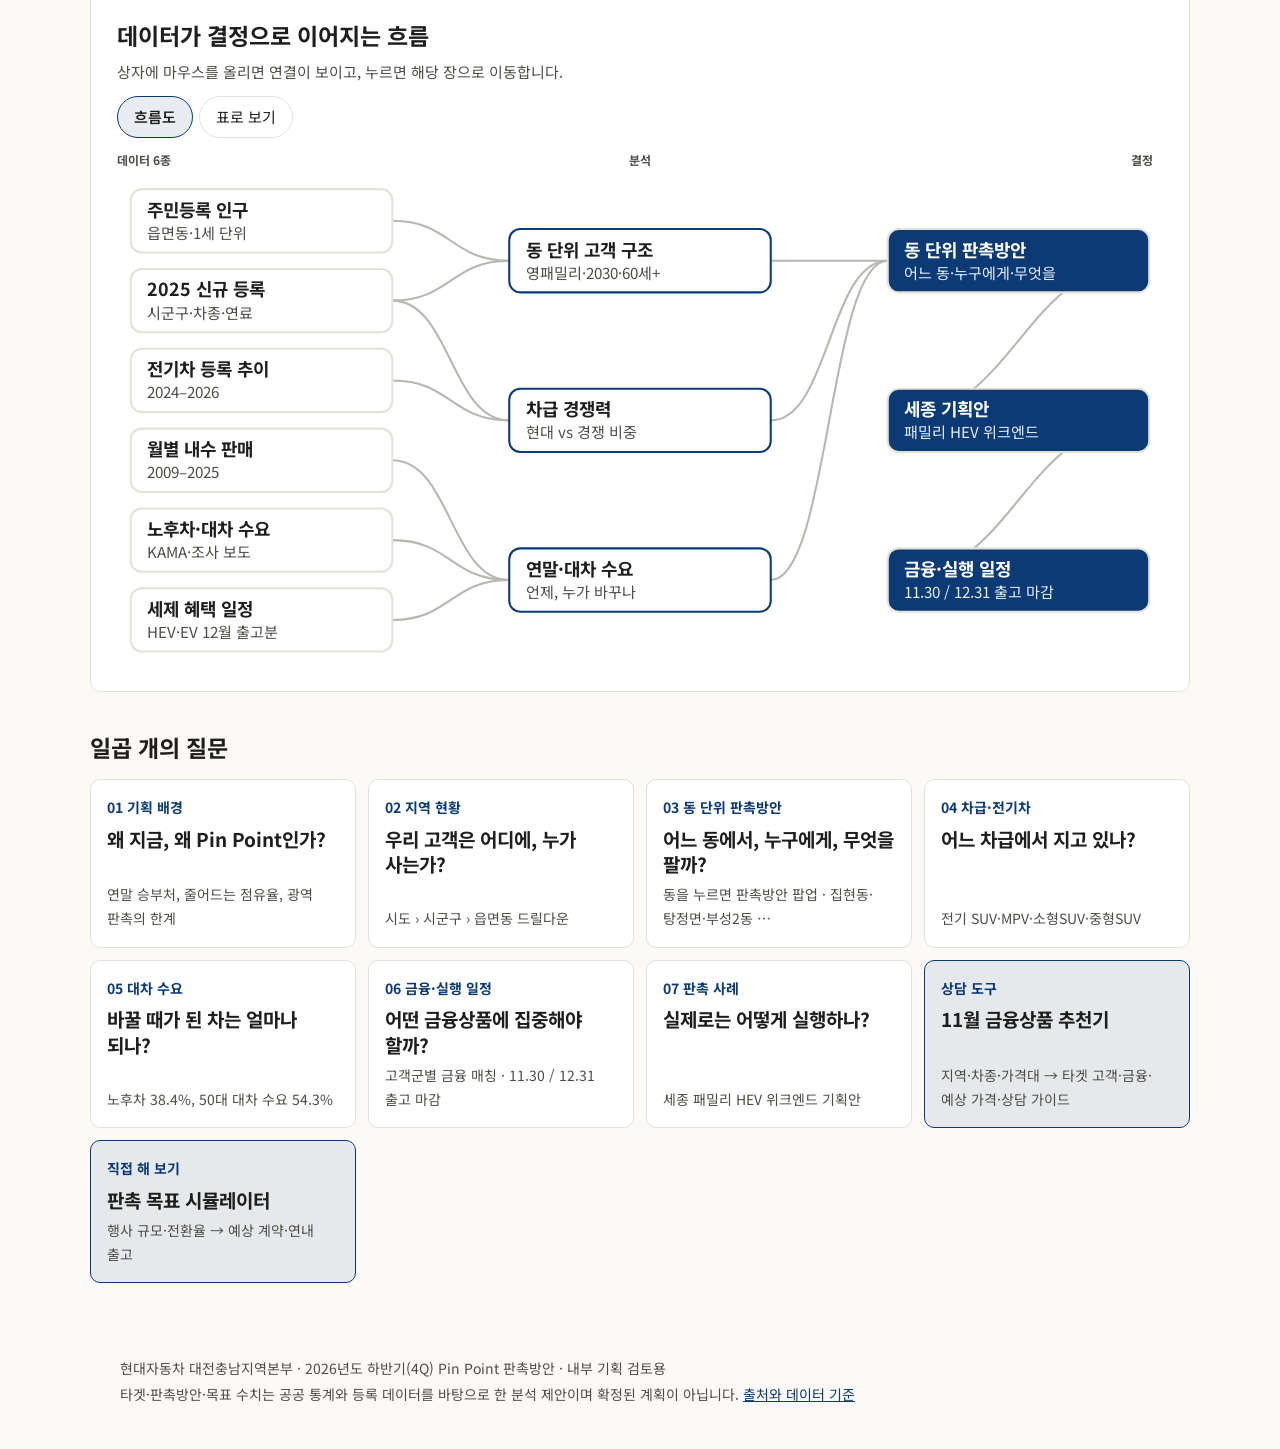
==== commit 81506f4a: "판촉방안: 스타리아 HEV 관련 내용 삭제 Co-Authored-By: Claude Opus 5.5 <noreply@anthropic.com> Claude-Session: http" ====
--- a/docs/index.html
+++ b/docs/index.html
@@ -11,7 +11,7 @@
 <meta property="og:type" content="website">
 <link rel="preconnect" href="https://fonts.googleapis.com">
 <link rel="stylesheet" href="https://fonts.googleapis.com/css2?family=Noto+Sans+KR:wght@400;600;700&display=swap">
-<link rel="stylesheet" href="style.css?v=202611081311">
+<link rel="stylesheet" href="style.css?v=202611081313">
 </head>
 <body data-page="index">
 <header class="topbar">
@@ -111,7 +111,7 @@
   <p>타겟·판촉방안·목표 수치는 공공 통계와 등록 데이터를 바탕으로 한 분석 제안이며 확정된 계획이 아닙니다. <a href="sources.html">출처와 데이터 기준</a></p>
 </footer>
 <div id="tip" class="tip" hidden></div>
-<script src="data.js?v=202611081311"></script>
-<script src="app.js?v=202611081311"></script>
+<script src="data.js?v=202611081313"></script>
+<script src="app.js?v=202611081313"></script>
 </body>
 </html>
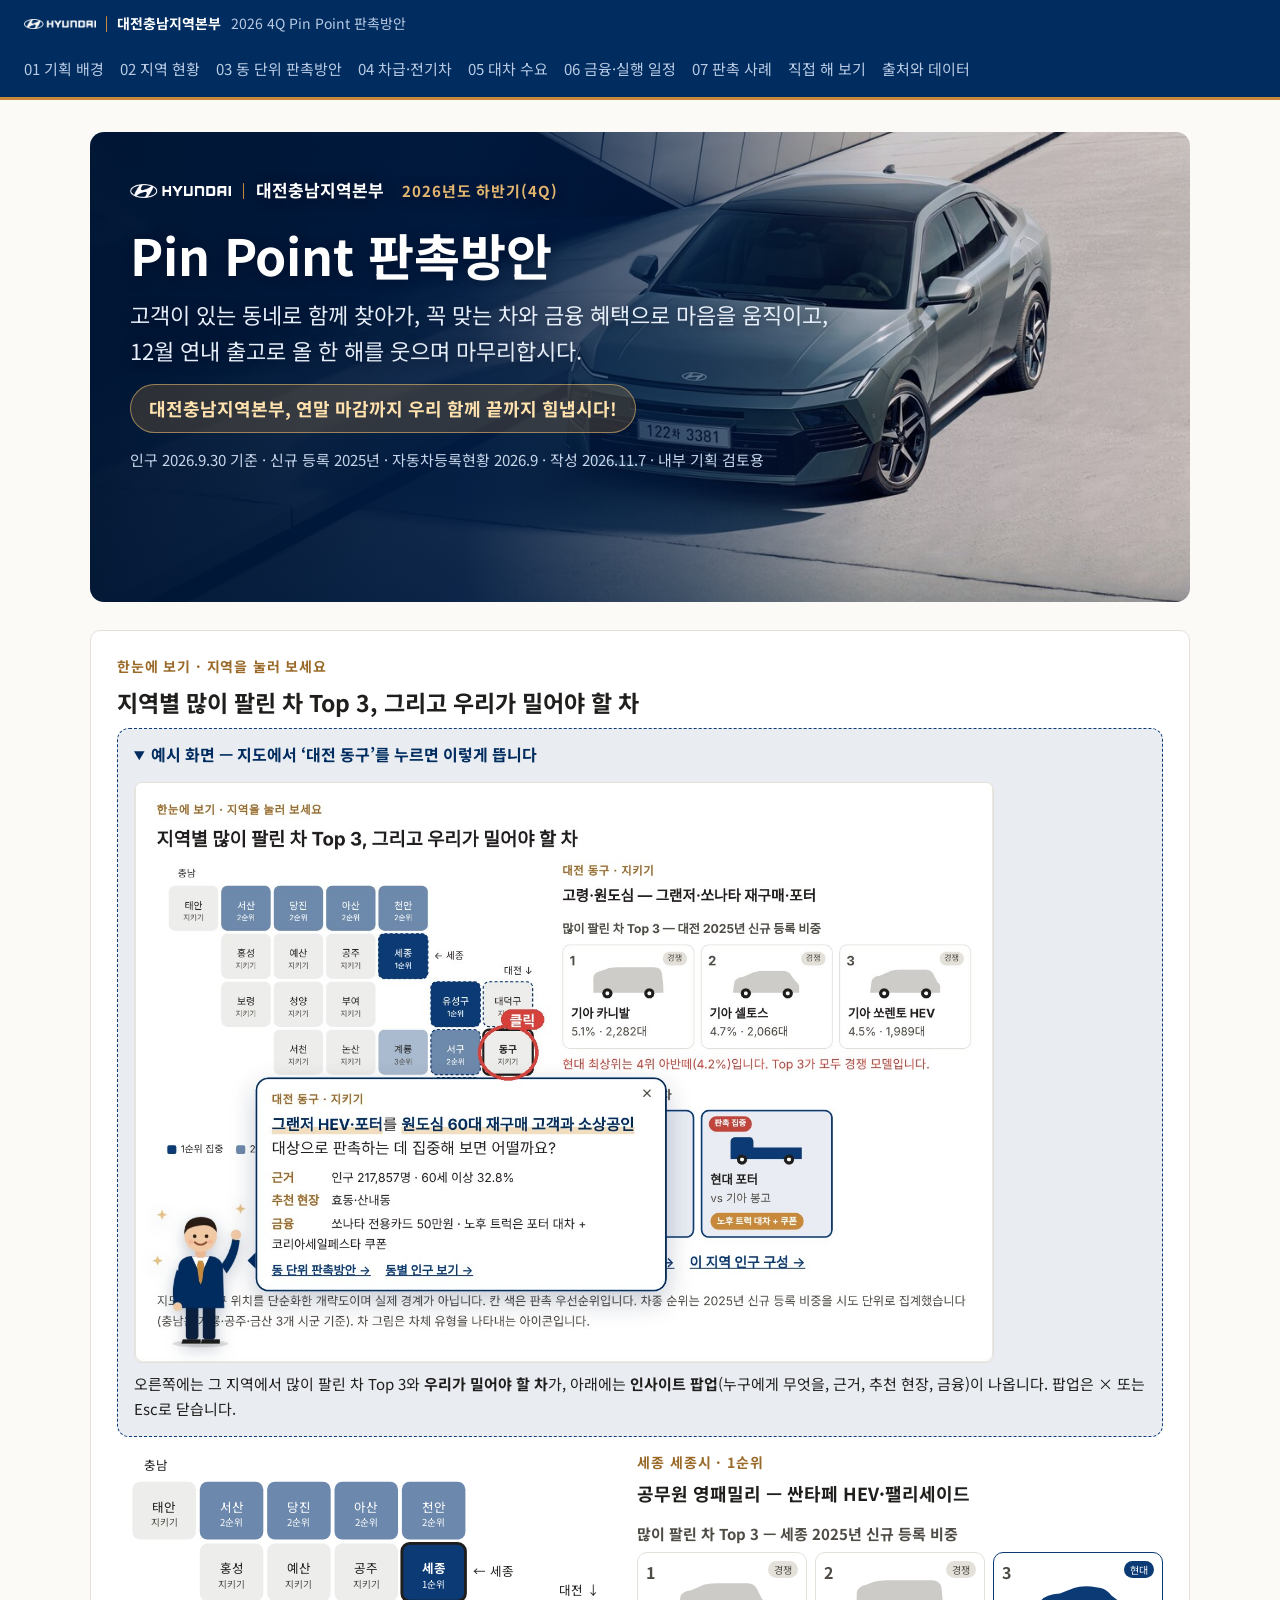
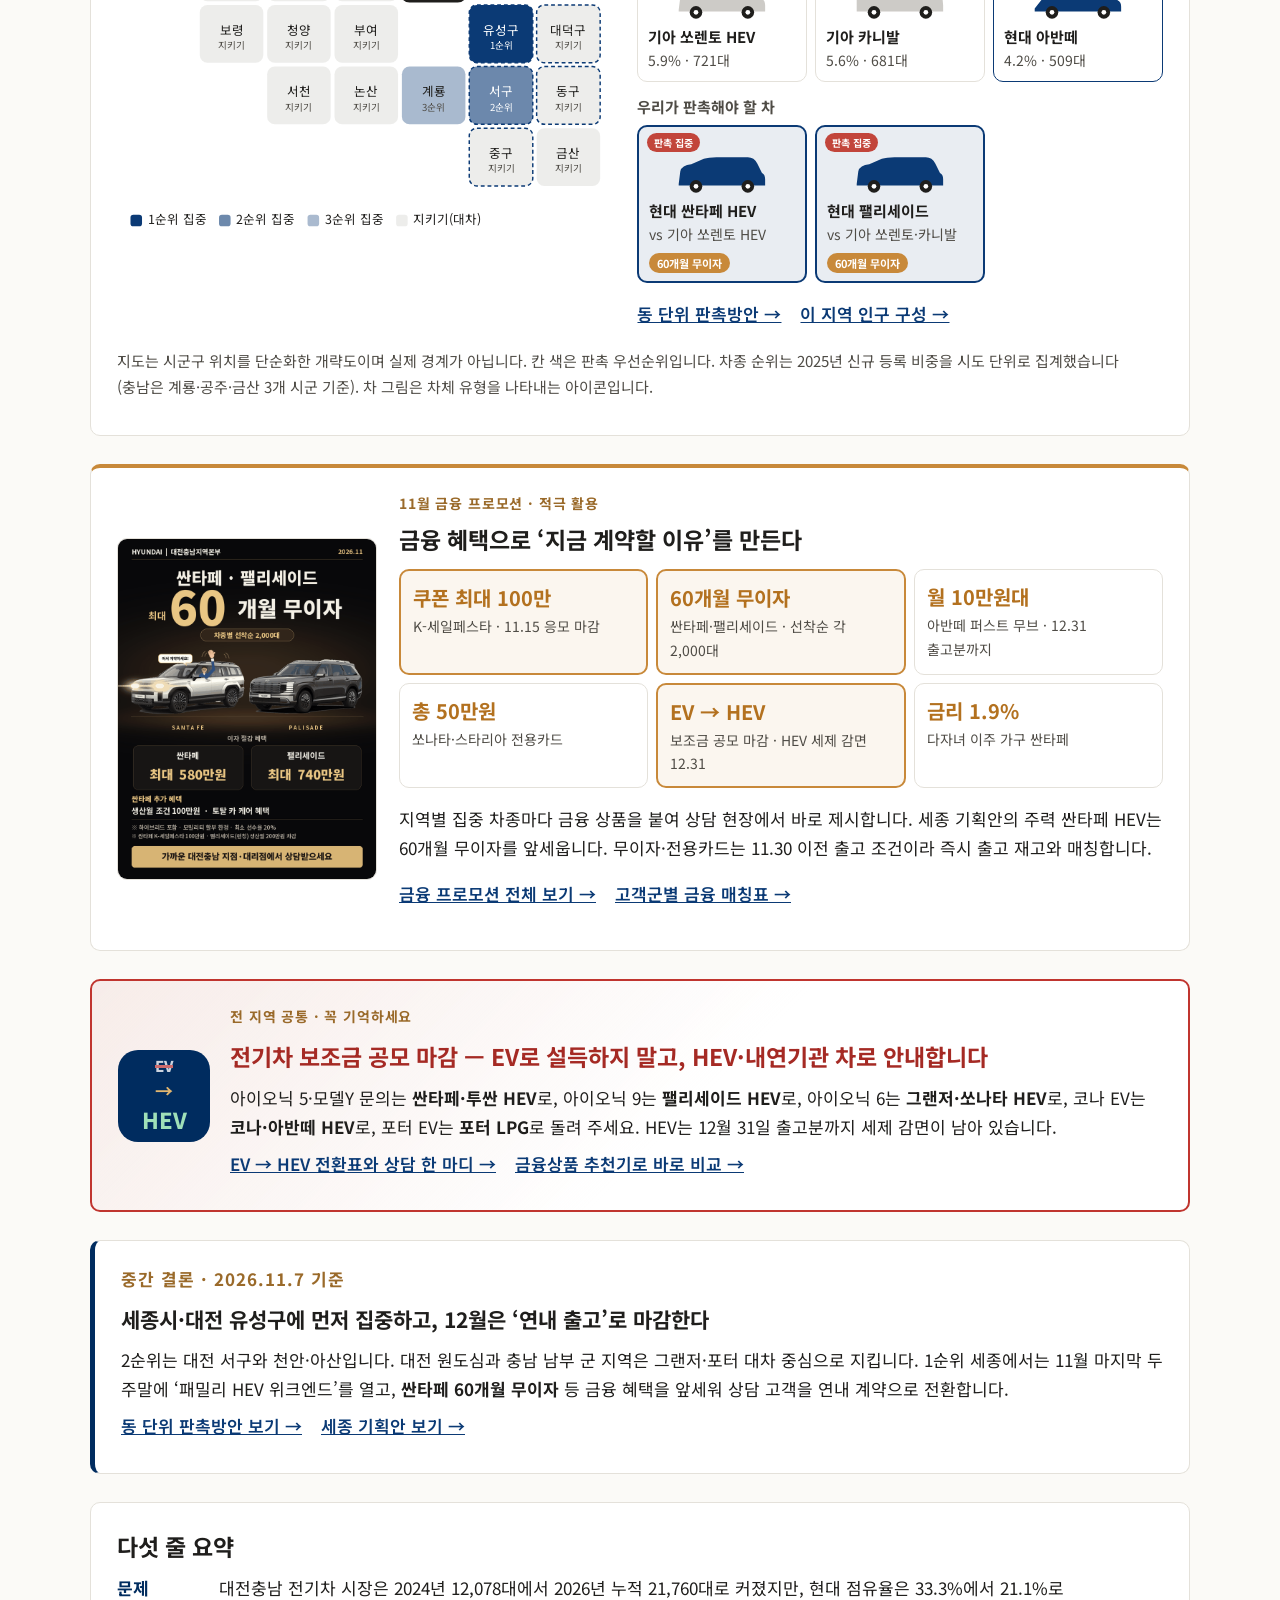
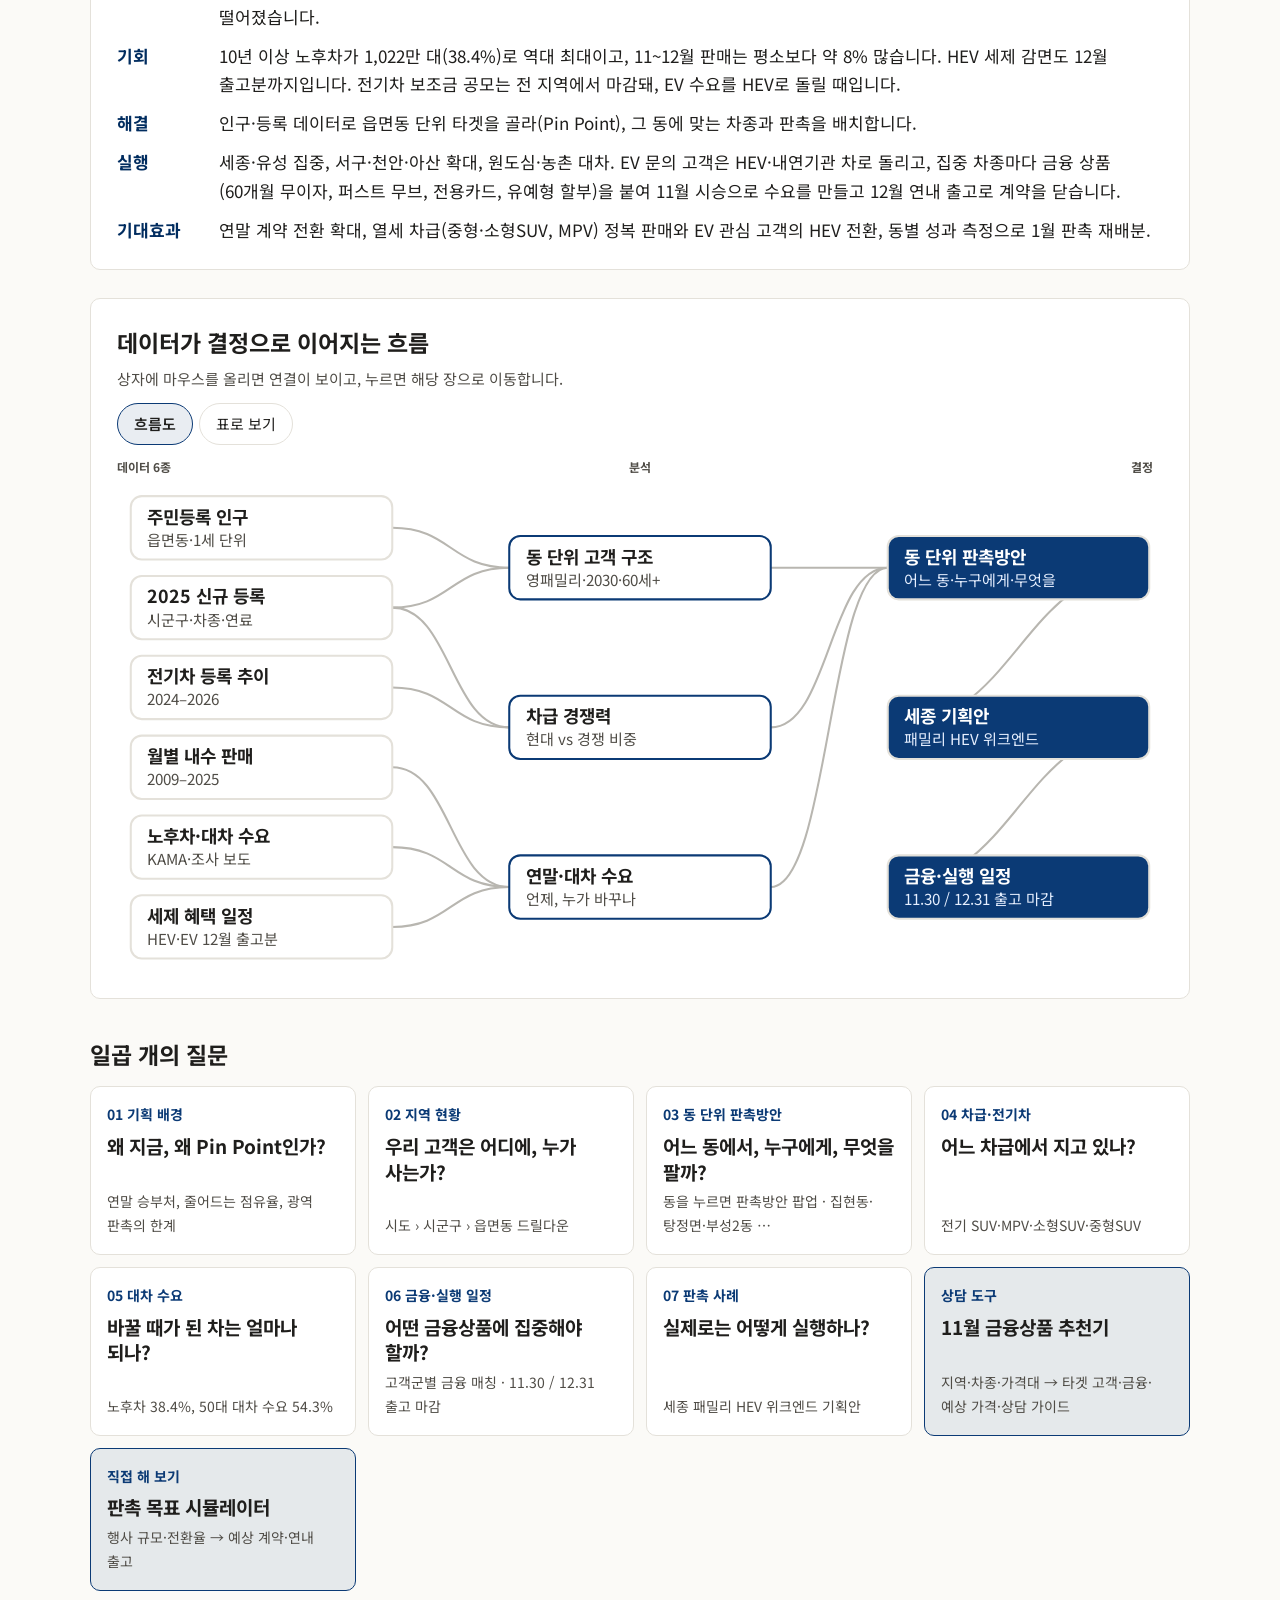
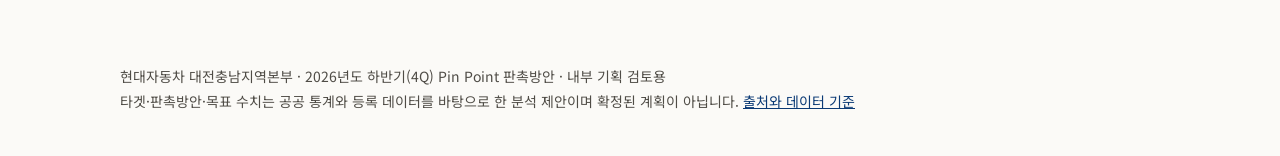
==== commit 4bb115c0: "전기차 보조금 공모 마감 반영: EV 문의 고객을 HEV·내연기관으로 전환 강조 (보고서·추천기), 인사이트 CSV 따옴표 오류 수정 Co-Authored-By: Claude Op" ====
--- a/docs/index.html
+++ b/docs/index.html
@@ -11,7 +11,7 @@
 <meta property="og:type" content="website">
 <link rel="preconnect" href="https://fonts.googleapis.com">
 <link rel="stylesheet" href="https://fonts.googleapis.com/css2?family=Noto+Sans+KR:wght@400;600;700&display=swap">
-<link rel="stylesheet" href="style.css?v=202611081313">
+<link rel="stylesheet" href="style.css?v=202611081324">
 </head>
 <body data-page="index">
 <header class="topbar">
@@ -33,7 +33,7 @@
     <details class="example" id="map-example" open>
       <summary>예시 화면 — 지도에서 ‘대전 동구’를 누르면 이렇게 뜹니다</summary>
       <figure>
-        <img src="img/example-map-popup.jpg" alt="표지 지도에서 대전 동구를 눌렀을 때: 오른쪽에 대전 많이 팔린 차 Top 3와 판촉 집중 차종, 아래에 정장 일러스트와 함께 그랜저 HEV·포터 EV를 원도심 60대 재구매 고객과 소상공인 대상으로 판촉하자는 인사이트 팝업" loading="lazy">
+        <img src="img/example-map-popup.jpg?v=202611081324" alt="표지 지도에서 대전 동구를 눌렀을 때: 오른쪽에 대전 많이 팔린 차 Top 3와 판촉 집중 차종, 아래에 정장 일러스트와 함께 그랜저 HEV·포터를 원도심 60대 재구매 고객과 소상공인 대상으로 판촉하자는 인사이트 팝업" loading="lazy">
         <figcaption>오른쪽에는 그 지역에서 많이 팔린 차 Top 3와 <b>우리가 밀어야 할 차</b>가, 아래에는 <b>인사이트 팝업</b>(누구에게 무엇을, 근거, 추천 현장, 금융)이 나옵니다. 팝업은 × 또는 Esc로 닫습니다.</figcaption>
       </figure>
     </details>
@@ -56,12 +56,22 @@
           <a href="ch6-plan.html#finance" class="chip hot"><b>60개월 무이자</b><span>싼타페·팰리세이드 · 선착순 각 2,000대</span></a>
           <a href="ch6-plan.html#finance" class="chip"><b>월 10만원대</b><span>아반떼 퍼스트 무브 · 12.31 출고분까지</span></a>
           <a href="ch6-plan.html#finance" class="chip"><b>총 50만원</b><span>쏘나타·스타리아 전용카드</span></a>
-          <a href="ch6-plan.html#finmatch" class="chip"><b>월 10만원</b><span>포터 EV 소상공인 · 농업인 월 15만</span></a>
+          <a href="ch6-plan.html#evswitch" class="chip hot"><b>EV → HEV</b><span>보조금 공모 마감 · HEV 세제 감면 12.31</span></a>
           <a href="ch6-plan.html#finmatch" class="chip"><b>금리 1.9%</b><span>다자녀 이주 가구 싼타페</span></a>
         </div>
         <p>지역별 집중 차종마다 금융 상품을 붙여 상담 현장에서 바로 제시합니다. 세종 기획안의 주력 싼타페 HEV는 60개월 무이자를 앞세웁니다. 무이자·전용카드는 11.30 이전 출고 조건이라 즉시 출고 재고와 매칭합니다.</p>
         <p class="links"><a href="ch6-plan.html#finance">금융 프로모션 전체 보기 →</a> <a href="ch6-plan.html#finmatch">고객군별 금융 매칭표 →</a></p>
       </div>
+    </div>
+  </section>
+
+  <section class="card evbanner">
+    <div class="evb-icon" aria-hidden="true"><span>EV</span><b>→</b><span>HEV</span></div>
+    <div>
+      <p class="chap-no">전 지역 공통 · 꼭 기억하세요</p>
+      <h2>전기차 보조금 공모 마감 — EV로 설득하지 말고, HEV·내연기관 차로 안내합니다</h2>
+      <p>아이오닉 5·모델Y 문의는 <b>싼타페·투싼 HEV</b>로, 아이오닉 9는 <b>팰리세이드 HEV</b>로, 아이오닉 6는 <b>그랜저·쏘나타 HEV</b>로, 코나 EV는 <b>코나·아반떼 HEV</b>로, 포터 EV는 <b>포터 LPG</b>로 돌려 주세요. HEV는 12월 31일 출고분까지 세제 감면이 남아 있습니다.</p>
+      <p class="links"><a href="ch6-plan.html#evswitch">EV → HEV 전환표와 상담 한 마디 →</a> <a href="advisor.html">금융상품 추천기로 바로 비교 →</a></p>
     </div>
   </section>
 
@@ -76,10 +86,10 @@
     <h2>다섯 줄 요약</h2>
     <dl class="five">
       <dt>문제</dt><dd>대전충남 전기차 시장은 2024년 12,078대에서 2026년 누적 21,760대로 커졌지만, 현대 점유율은 33.3%에서 21.1%로 떨어졌습니다.</dd>
-      <dt>기회</dt><dd>10년 이상 노후차가 1,022만 대(38.4%)로 역대 최대이고, 11~12월 판매는 평소보다 약 8% 많습니다. HEV·EV 세제 감면도 12월 출고분까지입니다.</dd>
+      <dt>기회</dt><dd>10년 이상 노후차가 1,022만 대(38.4%)로 역대 최대이고, 11~12월 판매는 평소보다 약 8% 많습니다. HEV 세제 감면도 12월 출고분까지입니다. 전기차 보조금 공모는 전 지역에서 마감돼, EV 수요를 HEV로 돌릴 때입니다.</dd>
       <dt>해결</dt><dd>인구·등록 데이터로 읍면동 단위 타겟을 골라(Pin Point), 그 동에 맞는 차종과 판촉을 배치합니다.</dd>
-      <dt>실행</dt><dd>세종·유성 집중, 서구·천안·아산 확대, 원도심·농촌 대차. 집중 차종마다 금융 상품(60개월 무이자, 퍼스트 무브, 전용카드, 유예형 할부)을 붙여 11월 시승으로 수요를 만들고 12월 연내 출고로 계약을 닫습니다.</dd>
-      <dt>기대효과</dt><dd>연말 계약 전환 확대, 열세 차급(중형·소형SUV, MPV, 전기 SUV) 정복 판매, 동별 성과 측정으로 1월 판촉 재배분.</dd>
+      <dt>실행</dt><dd>세종·유성 집중, 서구·천안·아산 확대, 원도심·농촌 대차. EV 문의 고객은 HEV·내연기관 차로 돌리고, 집중 차종마다 금융 상품(60개월 무이자, 퍼스트 무브, 전용카드, 유예형 할부)을 붙여 11월 시승으로 수요를 만들고 12월 연내 출고로 계약을 닫습니다.</dd>
+      <dt>기대효과</dt><dd>연말 계약 전환 확대, 열세 차급(중형·소형SUV, MPV) 정복 판매와 EV 관심 고객의 HEV 전환, 동별 성과 측정으로 1월 판촉 재배분.</dd>
     </dl>
   </section>
 
@@ -111,7 +121,7 @@
   <p>타겟·판촉방안·목표 수치는 공공 통계와 등록 데이터를 바탕으로 한 분석 제안이며 확정된 계획이 아닙니다. <a href="sources.html">출처와 데이터 기준</a></p>
 </footer>
 <div id="tip" class="tip" hidden></div>
-<script src="data.js?v=202611081313"></script>
-<script src="app.js?v=202611081313"></script>
+<script src="data.js?v=202611081324"></script>
+<script src="app.js?v=202611081324"></script>
 </body>
 </html>
--- a/docs/style.css
+++ b/docs/style.css
@@ -467,3 +467,23 @@
 .example img { width: 100%; max-width: 860px; height: auto; display: block; border-radius: 8px; border: 1px solid var(--line); background: #fff; }
 .example figcaption { font-size: 15px; margin-top: 8px; }
 @media (prefers-color-scheme: dark) { .example summary { color: var(--fg); } }
+
+/* EV 보조금 공모 마감 → HEV·ICE 전환 */
+.evbanner { display: grid; grid-template-columns: auto minmax(0, 1fr); gap: 20px; align-items: center; border: 2px solid #c0352f; background: linear-gradient(135deg, rgba(192, 53, 47, .07), var(--panel) 55%); }
+.evbanner h2 { margin: 0 0 8px; color: #a52a24; }
+.evbanner p { margin: 0 0 8px; }
+.evb-icon { display: flex; flex-direction: column; align-items: center; justify-content: center; gap: 2px; width: 92px; height: 92px; border-radius: 20px; background: var(--navy); color: #fff; font-weight: 800; }
+.evb-icon span:first-child { font-size: 15px; text-decoration: line-through; text-decoration-color: #ff7a6e; text-decoration-thickness: 3px; opacity: .8; }
+.evb-icon b { color: #e2b66f; font-size: 18px; line-height: 1; }
+.evb-icon span:last-child { font-size: 22px; color: #9fe0b8; }
+.evswitch { border: 2px solid #c0352f; }
+.evswitch h2 { color: #a52a24; }
+.ev-lead { font-size: 17px; line-height: 1.7; }
+.ev-map td:nth-child(1) { color: var(--muted); text-decoration: line-through; text-decoration-color: rgba(192, 53, 47, .5); }
+.ev-map td:nth-child(2) b { color: #1d7a4a; font-size: 17px; }
+.ev-say { border-left: 4px solid #c8893a; background: rgba(200, 137, 58, .08); border-radius: 0 10px 10px 0; padding: 12px 16px; margin: 16px 0; }
+.ev-say span { font-size: 13px; font-weight: 700; color: #9a6a2a; }
+.ev-say p { margin: 6px 0 0; font-size: 17px; line-height: 1.65; }
+.ev-rules { margin: 0 0 10px; padding-left: 20px; line-height: 1.7; }
+@media (max-width: 600px) { .evbanner { grid-template-columns: 1fr; } .evb-icon { width: 72px; height: 72px; } }
+@media (prefers-color-scheme: dark) { .evbanner h2, .evswitch h2 { color: #ff8c80; } }
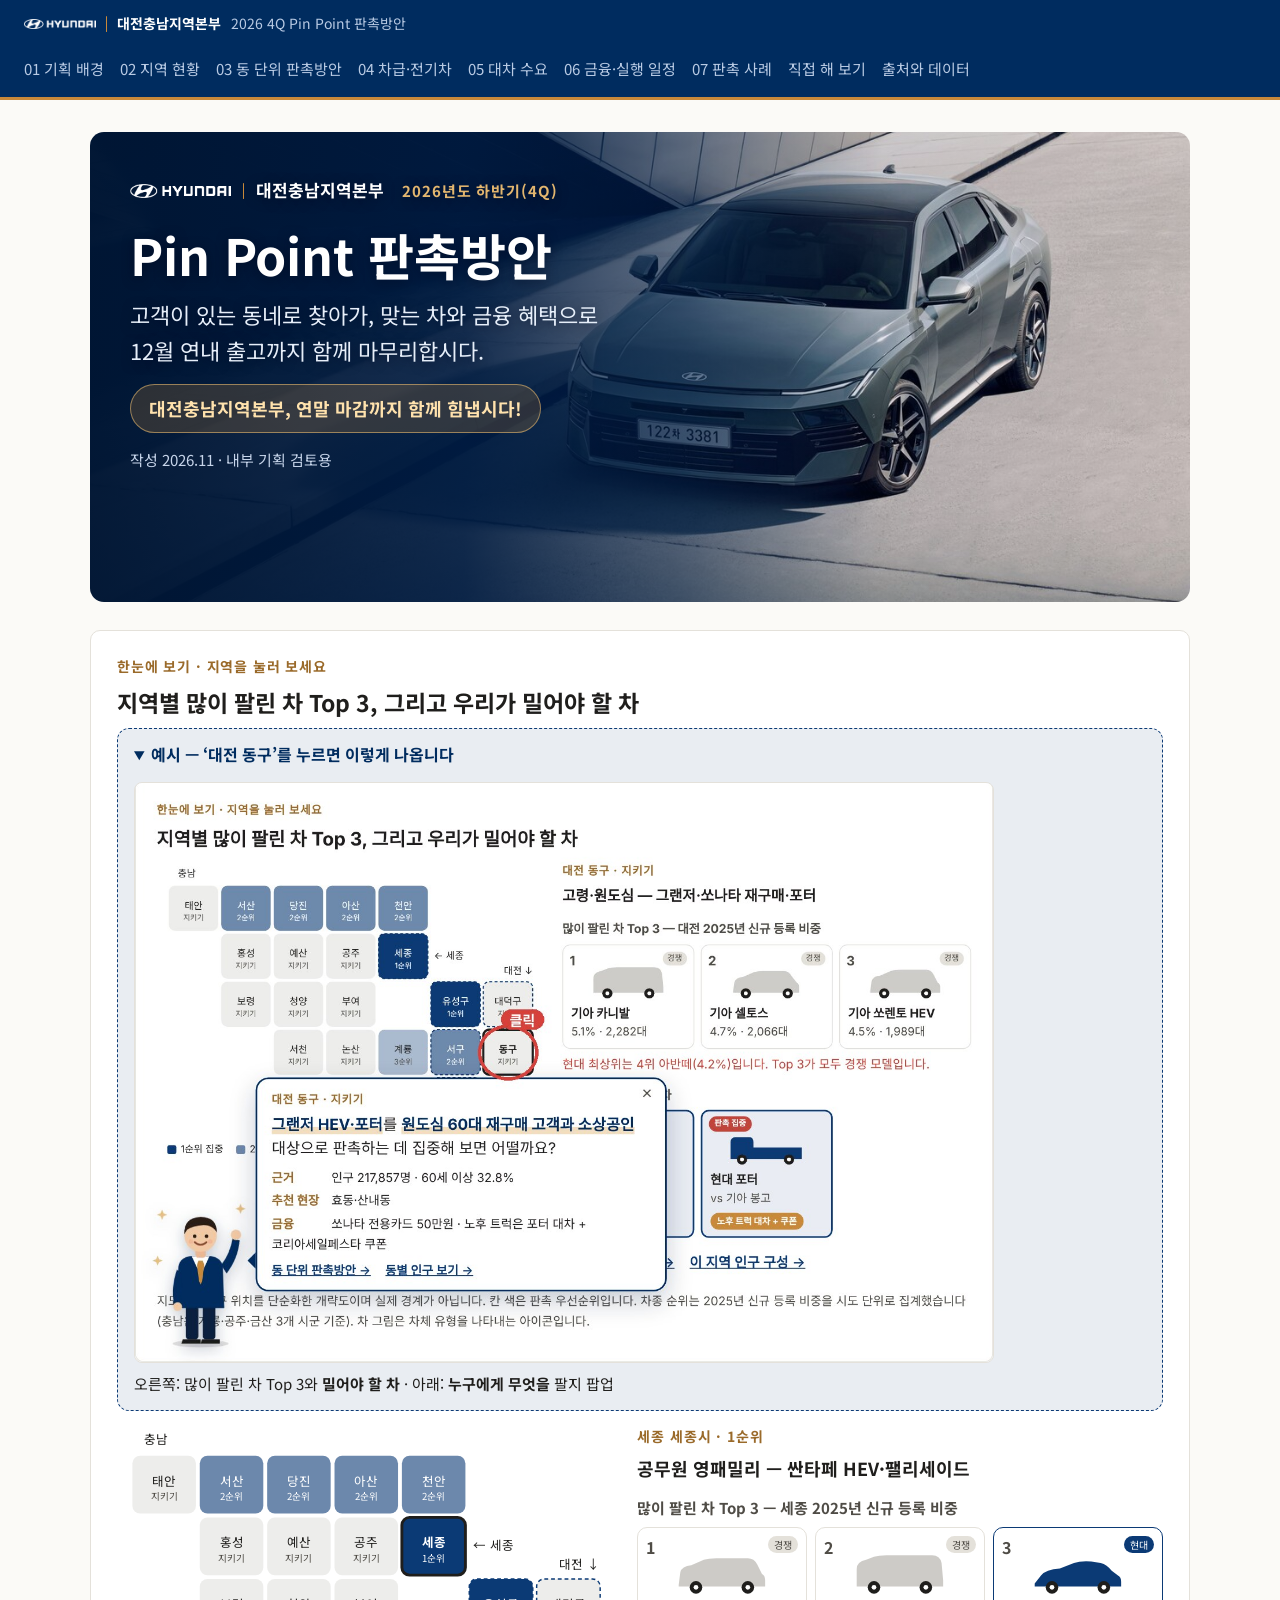
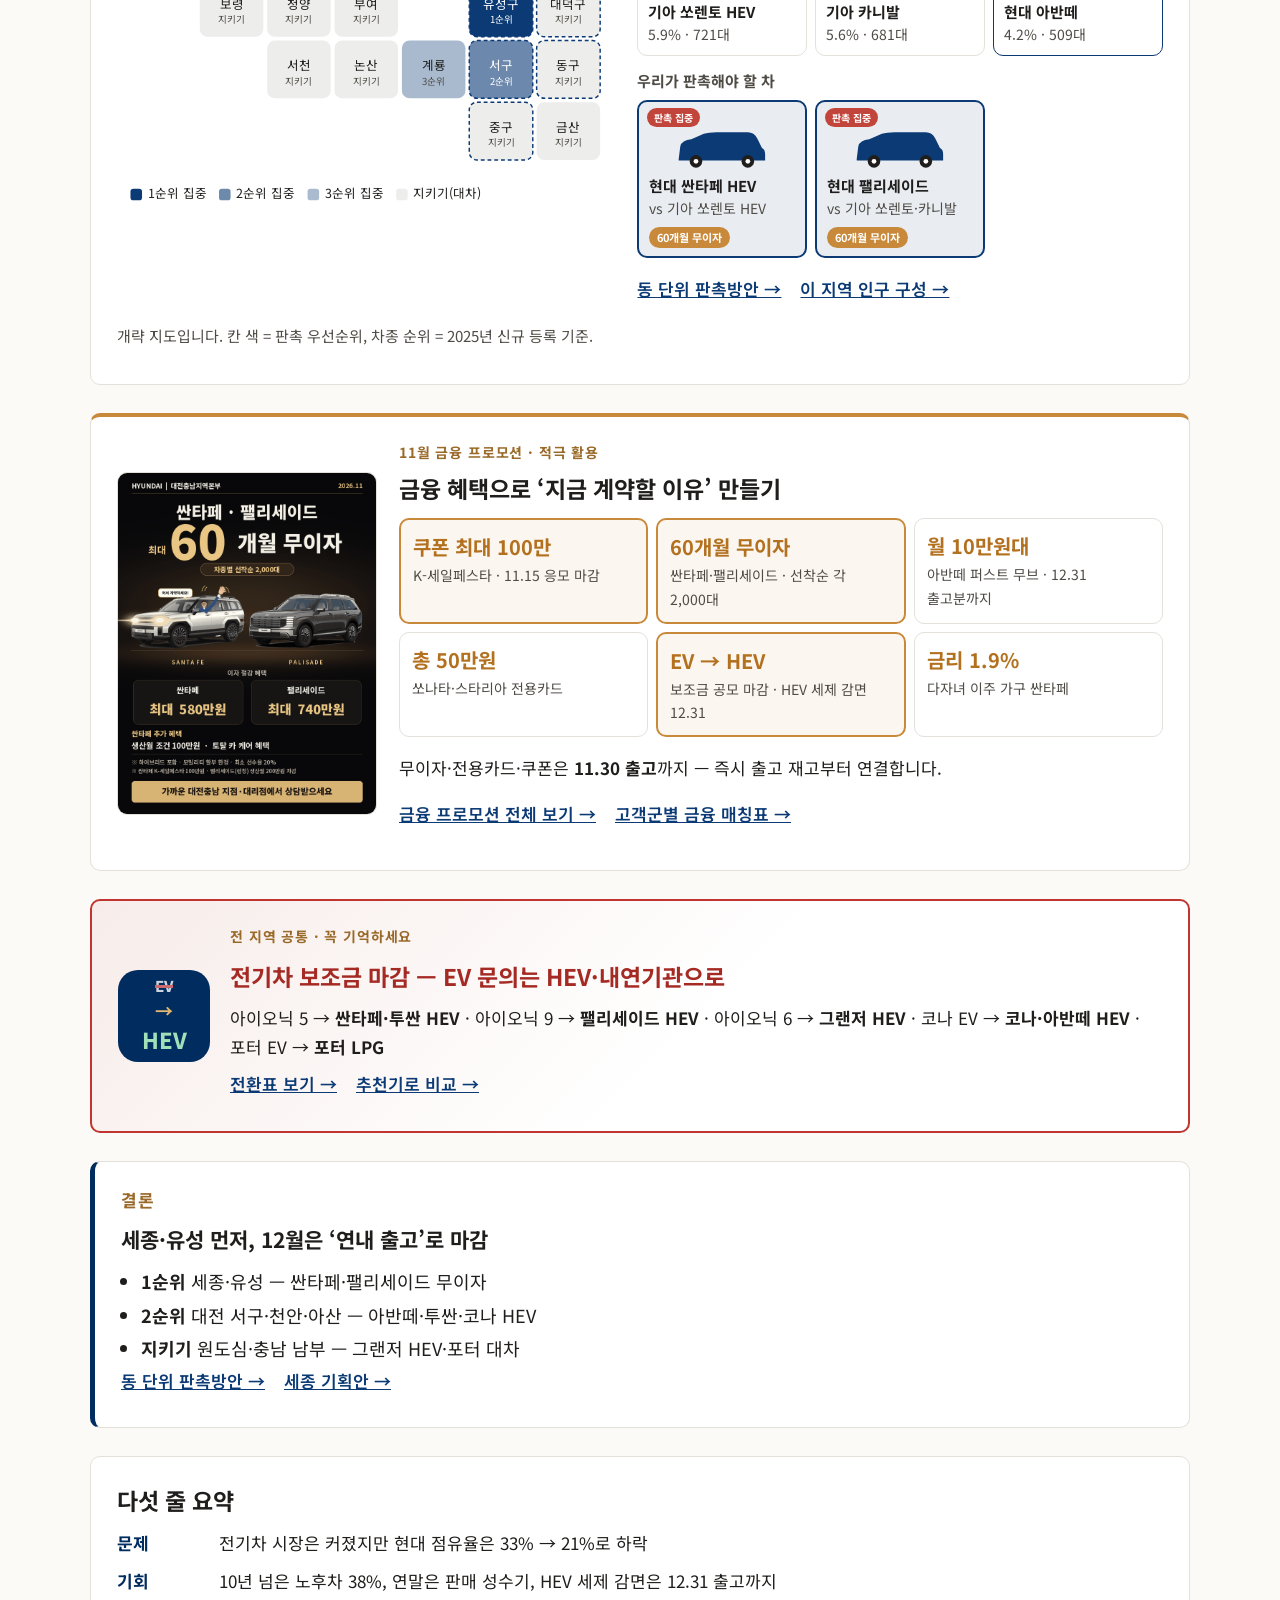
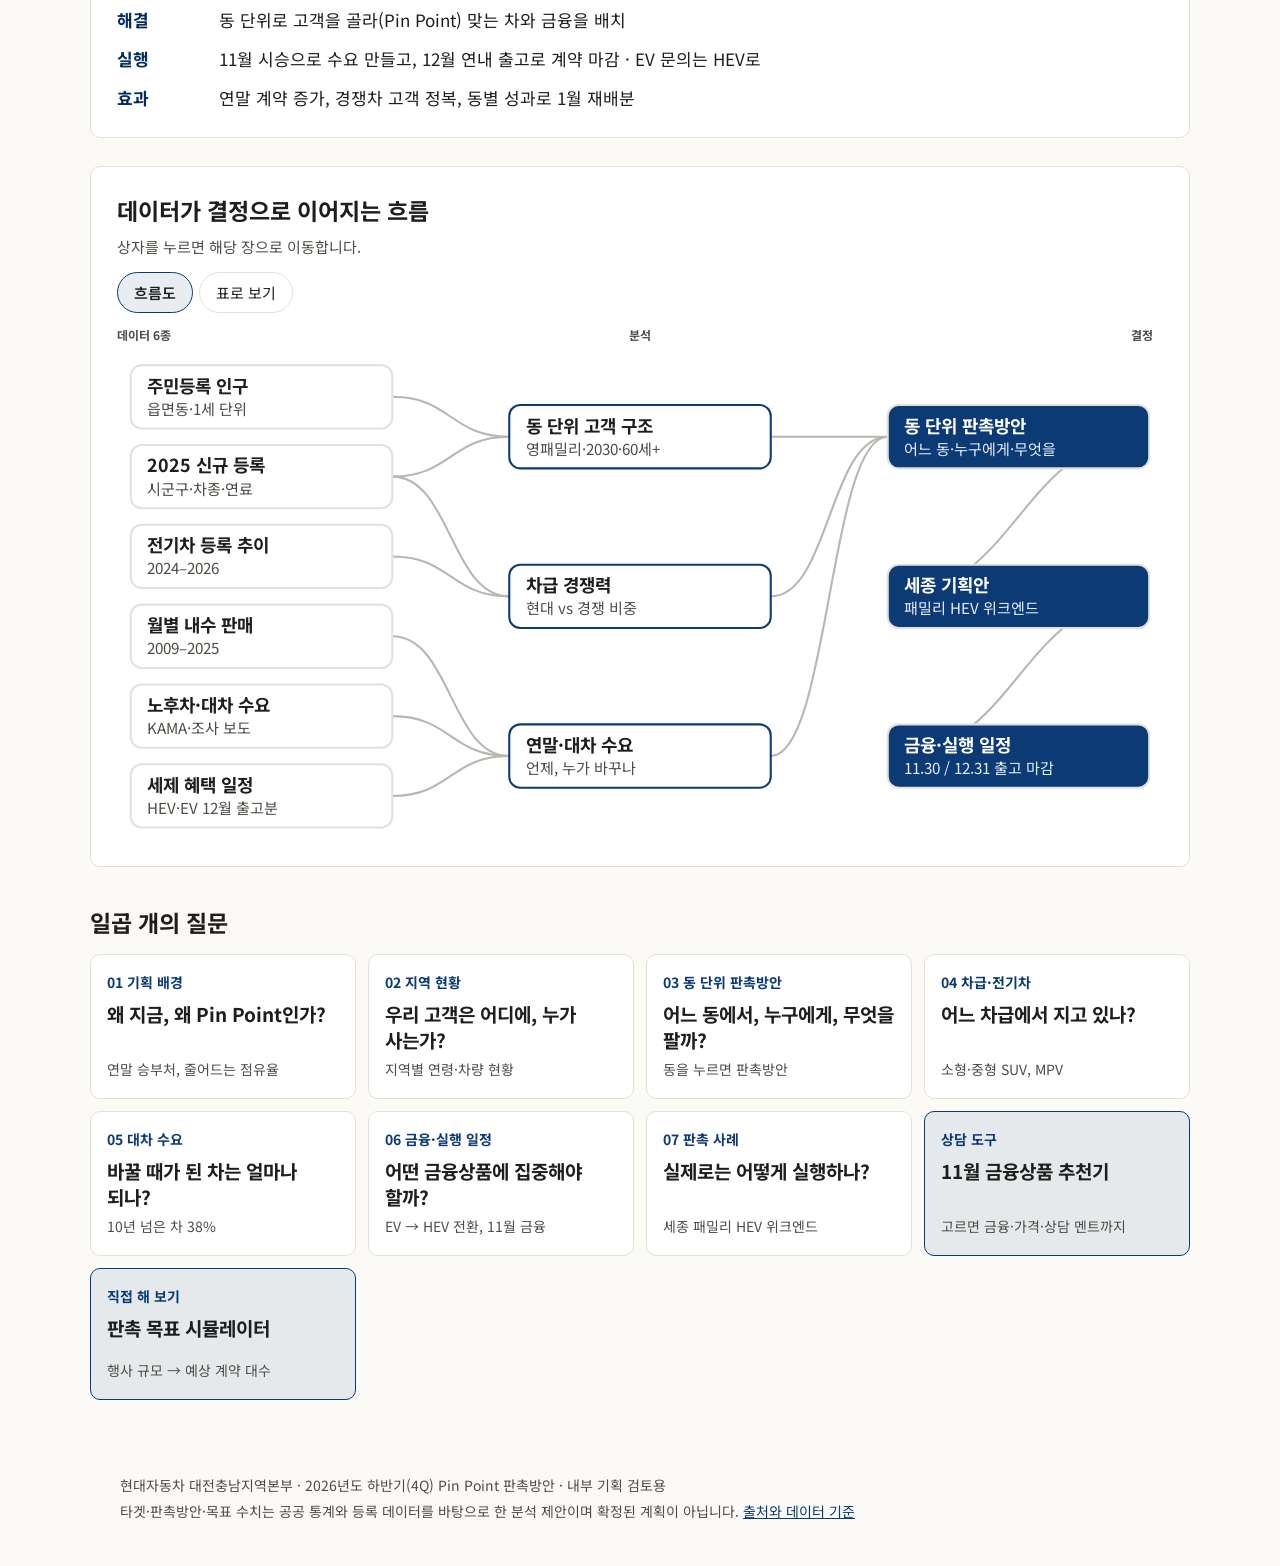
==== commit 5f8d27d0: "4050 독자용으로 보고서·추천기 문장 간결화 Co-Authored-By: Claude Opus 5.5 <noreply@anthropic.com> Claude-Session: ht" ====
--- a/docs/index.html
+++ b/docs/index.html
@@ -11,7 +11,7 @@
 <meta property="og:type" content="website">
 <link rel="preconnect" href="https://fonts.googleapis.com">
 <link rel="stylesheet" href="https://fonts.googleapis.com/css2?family=Noto+Sans+KR:wght@400;600;700&display=swap">
-<link rel="stylesheet" href="style.css?v=202611081324">
+<link rel="stylesheet" href="style.css?v=202611081331">
 </head>
 <body data-page="index">
 <header class="topbar">
@@ -22,26 +22,26 @@
   <section class="hero">
     <div class="hero-brand"><img src="img/hyundai-logo-white.png" alt="HYUNDAI"><span class="bar"></span><b>대전충남지역본부</b><span class="hero-tag">2026년도 하반기(4Q)</span></div>
     <h1>Pin Point 판촉방안</h1>
-    <p class="hero-sub">고객이 있는 동네로 함께 찾아가, 꼭 맞는 차와 금융 혜택으로 마음을 움직이고, <br>12월 연내 출고로 올 한 해를 웃으며 마무리합시다.</p>
-    <p class="hero-cheer">대전충남지역본부, 연말 마감까지 우리 함께 끝까지 힘냅시다!</p>
-    <p class="hero-meta">인구 2026.9.30 기준 · 신규 등록 2025년 · 자동차등록현황 2026.9 · 작성 2026.11.7 · 내부 기획 검토용</p>
+    <p class="hero-sub">고객이 있는 동네로 찾아가, 맞는 차와 금융 혜택으로 <br>12월 연내 출고까지 함께 마무리합시다.</p>
+    <p class="hero-cheer">대전충남지역본부, 연말 마감까지 함께 힘냅시다!</p>
+    <p class="hero-meta">작성 2026.11 · 내부 기획 검토용</p>
   </section>
 
   <section class="card mapsum" id="mapsum">
     <p class="chap-no">한눈에 보기 · 지역을 눌러 보세요</p>
     <h2>지역별 많이 팔린 차 Top 3, 그리고 우리가 밀어야 할 차</h2>
     <details class="example" id="map-example" open>
-      <summary>예시 화면 — 지도에서 ‘대전 동구’를 누르면 이렇게 뜹니다</summary>
+      <summary>예시 — ‘대전 동구’를 누르면 이렇게 나옵니다</summary>
       <figure>
         <img src="img/example-map-popup.jpg?v=202611081324" alt="표지 지도에서 대전 동구를 눌렀을 때: 오른쪽에 대전 많이 팔린 차 Top 3와 판촉 집중 차종, 아래에 정장 일러스트와 함께 그랜저 HEV·포터를 원도심 60대 재구매 고객과 소상공인 대상으로 판촉하자는 인사이트 팝업" loading="lazy">
-        <figcaption>오른쪽에는 그 지역에서 많이 팔린 차 Top 3와 <b>우리가 밀어야 할 차</b>가, 아래에는 <b>인사이트 팝업</b>(누구에게 무엇을, 근거, 추천 현장, 금융)이 나옵니다. 팝업은 × 또는 Esc로 닫습니다.</figcaption>
+        <figcaption>오른쪽: 많이 팔린 차 Top 3와 <b>밀어야 할 차</b> · 아래: <b>누구에게 무엇을</b> 팔지 팝업</figcaption>
       </figure>
     </details>
     <div class="mapsum-grid">
       <div id="map"></div>
       <div id="map-panel" class="map-panel"></div>
     </div>
-    <p class="muted">지도는 시군구 위치를 단순화한 개략도이며 실제 경계가 아닙니다. 칸 색은 판촉 우선순위입니다. 차종 순위는 2025년 신규 등록 비중을 시도 단위로 집계했습니다(충남은 계룡·공주·금산 3개 시군 기준). 차 그림은 차체 유형을 나타내는 아이콘입니다.</p>
+    <p class="muted">개략 지도입니다. 칸 색 = 판촉 우선순위, 차종 순위 = 2025년 신규 등록 기준.</p>
   </section>
 
 
@@ -50,7 +50,7 @@
       <figure class="fig"><img src="img/ad-santafe-palisade.gif" alt="싼타페·팰리세이드 최대 60개월 무이자 움직이는 광고" loading="lazy"></figure>
       <div>
         <p class="chap-no">11월 금융 프로모션 · 적극 활용</p>
-        <h2>금융 혜택으로 ‘지금 계약할 이유’를 만든다</h2>
+        <h2>금융 혜택으로 ‘지금 계약할 이유’ 만들기</h2>
         <div class="chips">
           <a href="ch6-plan.html#ksf" class="chip hot"><b>쿠폰 최대 100만</b><span>K-세일페스타 · 11.15 응모 마감</span></a>
           <a href="ch6-plan.html#finance" class="chip hot"><b>60개월 무이자</b><span>싼타페·팰리세이드 · 선착순 각 2,000대</span></a>
@@ -59,7 +59,7 @@
           <a href="ch6-plan.html#evswitch" class="chip hot"><b>EV → HEV</b><span>보조금 공모 마감 · HEV 세제 감면 12.31</span></a>
           <a href="ch6-plan.html#finmatch" class="chip"><b>금리 1.9%</b><span>다자녀 이주 가구 싼타페</span></a>
         </div>
-        <p>지역별 집중 차종마다 금융 상품을 붙여 상담 현장에서 바로 제시합니다. 세종 기획안의 주력 싼타페 HEV는 60개월 무이자를 앞세웁니다. 무이자·전용카드는 11.30 이전 출고 조건이라 즉시 출고 재고와 매칭합니다.</p>
+        <p>무이자·전용카드·쿠폰은 <b>11.30 출고</b>까지 — 즉시 출고 재고부터 연결합니다.</p>
         <p class="links"><a href="ch6-plan.html#finance">금융 프로모션 전체 보기 →</a> <a href="ch6-plan.html#finmatch">고객군별 금융 매칭표 →</a></p>
       </div>
     </div>
@@ -69,33 +69,37 @@
     <div class="evb-icon" aria-hidden="true"><span>EV</span><b>→</b><span>HEV</span></div>
     <div>
       <p class="chap-no">전 지역 공통 · 꼭 기억하세요</p>
-      <h2>전기차 보조금 공모 마감 — EV로 설득하지 말고, HEV·내연기관 차로 안내합니다</h2>
-      <p>아이오닉 5·모델Y 문의는 <b>싼타페·투싼 HEV</b>로, 아이오닉 9는 <b>팰리세이드 HEV</b>로, 아이오닉 6는 <b>그랜저·쏘나타 HEV</b>로, 코나 EV는 <b>코나·아반떼 HEV</b>로, 포터 EV는 <b>포터 LPG</b>로 돌려 주세요. HEV는 12월 31일 출고분까지 세제 감면이 남아 있습니다.</p>
-      <p class="links"><a href="ch6-plan.html#evswitch">EV → HEV 전환표와 상담 한 마디 →</a> <a href="advisor.html">금융상품 추천기로 바로 비교 →</a></p>
+      <h2>전기차 보조금 마감 — EV 문의는 HEV·내연기관으로</h2>
+      <p>아이오닉 5 → <b>싼타페·투싼 HEV</b> · 아이오닉 9 → <b>팰리세이드 HEV</b> · 아이오닉 6 → <b>그랜저 HEV</b> · 코나 EV → <b>코나·아반떼 HEV</b> · 포터 EV → <b>포터 LPG</b></p>
+      <p class="links"><a href="ch6-plan.html#evswitch">전환표 보기 →</a> <a href="advisor.html">추천기로 비교 →</a></p>
     </div>
   </section>
 
   <section class="card verdict">
-    <p class="chap-no">중간 결론 · 2026.11.7 기준</p>
-    <h2>세종시·대전 유성구에 먼저 집중하고, 12월은 ‘연내 출고’로 마감한다</h2>
-    <p>2순위는 대전 서구와 천안·아산입니다. 대전 원도심과 충남 남부 군 지역은 그랜저·포터 대차 중심으로 지킵니다. 1순위 세종에서는 11월 마지막 두 주말에 ‘패밀리 HEV 위크엔드’를 열고, <b>싼타페 60개월 무이자</b> 등 금융 혜택을 앞세워 상담 고객을 연내 계약으로 전환합니다.</p>
-    <p class="links"><a href="ch3-pinpoint.html">동 단위 판촉방안 보기 →</a> <a href="ch7-sejong.html">세종 기획안 보기 →</a></p>
+    <p class="chap-no">결론</p>
+    <h2>세종·유성 먼저, 12월은 ‘연내 출고’로 마감</h2>
+    <ul class="short">
+      <li><b>1순위</b> 세종·유성 — 싼타페·팰리세이드 무이자</li>
+      <li><b>2순위</b> 대전 서구·천안·아산 — 아반떼·투싼·코나 HEV</li>
+      <li><b>지키기</b> 원도심·충남 남부 — 그랜저 HEV·포터 대차</li>
+    </ul>
+    <p class="links"><a href="ch3-pinpoint.html">동 단위 판촉방안 →</a> <a href="ch7-sejong.html">세종 기획안 →</a></p>
   </section>
 
   <section class="card">
     <h2>다섯 줄 요약</h2>
     <dl class="five">
-      <dt>문제</dt><dd>대전충남 전기차 시장은 2024년 12,078대에서 2026년 누적 21,760대로 커졌지만, 현대 점유율은 33.3%에서 21.1%로 떨어졌습니다.</dd>
-      <dt>기회</dt><dd>10년 이상 노후차가 1,022만 대(38.4%)로 역대 최대이고, 11~12월 판매는 평소보다 약 8% 많습니다. HEV 세제 감면도 12월 출고분까지입니다. 전기차 보조금 공모는 전 지역에서 마감돼, EV 수요를 HEV로 돌릴 때입니다.</dd>
-      <dt>해결</dt><dd>인구·등록 데이터로 읍면동 단위 타겟을 골라(Pin Point), 그 동에 맞는 차종과 판촉을 배치합니다.</dd>
-      <dt>실행</dt><dd>세종·유성 집중, 서구·천안·아산 확대, 원도심·농촌 대차. EV 문의 고객은 HEV·내연기관 차로 돌리고, 집중 차종마다 금융 상품(60개월 무이자, 퍼스트 무브, 전용카드, 유예형 할부)을 붙여 11월 시승으로 수요를 만들고 12월 연내 출고로 계약을 닫습니다.</dd>
-      <dt>기대효과</dt><dd>연말 계약 전환 확대, 열세 차급(중형·소형SUV, MPV) 정복 판매와 EV 관심 고객의 HEV 전환, 동별 성과 측정으로 1월 판촉 재배분.</dd>
+      <dt>문제</dt><dd>전기차 시장은 커졌지만 현대 점유율은 33% → 21%로 하락</dd>
+      <dt>기회</dt><dd>10년 넘은 노후차 38%, 연말은 판매 성수기, HEV 세제 감면은 12.31 출고까지</dd>
+      <dt>해결</dt><dd>동 단위로 고객을 골라(Pin Point) 맞는 차와 금융을 배치</dd>
+      <dt>실행</dt><dd>11월 시승으로 수요 만들고, 12월 연내 출고로 계약 마감 · EV 문의는 HEV로</dd>
+      <dt>효과</dt><dd>연말 계약 증가, 경쟁차 고객 정복, 동별 성과로 1월 재배분</dd>
     </dl>
   </section>
 
   <section class="card">
     <h2>데이터가 결정으로 이어지는 흐름</h2>
-    <p class="muted">상자에 마우스를 올리면 연결이 보이고, 누르면 해당 장으로 이동합니다.</p>
+    <p class="muted">상자를 누르면 해당 장으로 이동합니다.</p>
     <div class="tabs" id="flow-tabs"></div>
     <div id="flow"></div>
   </section>
@@ -103,15 +107,15 @@
   <section>
     <h2 class="sec-title">일곱 개의 질문</h2>
     <div class="qcards" id="qcards">
-      <a class="qcard" href="ch1-background.html"><span>01 기획 배경</span><b>왜 지금, 왜 Pin Point인가?</b><em>연말 승부처, 줄어드는 점유율, 광역 판촉의 한계</em></a>
-      <a class="qcard" href="ch2-region.html"><span>02 지역 현황</span><b>우리 고객은 어디에, 누가 사는가?</b><em>시도 › 시군구 › 읍면동 드릴다운</em></a>
-      <a class="qcard" href="ch3-pinpoint.html"><span>03 동 단위 판촉방안</span><b>어느 동에서, 누구에게, 무엇을 팔까?</b><em>동을 누르면 판촉방안 팝업 · 집현동·탕정면·부성2동 …</em></a>
-      <a class="qcard" href="ch4-market.html"><span>04 차급·전기차</span><b>어느 차급에서 지고 있나?</b><em>전기 SUV·MPV·소형SUV·중형SUV</em></a>
-      <a class="qcard" href="ch5-replacement.html"><span>05 대차 수요</span><b>바꿀 때가 된 차는 얼마나 되나?</b><em>노후차 38.4%, 50대 대차 수요 54.3%</em></a>
-      <a class="qcard" href="ch6-plan.html"><span>06 금융·실행 일정</span><b>어떤 금융상품에 집중해야 할까?</b><em>고객군별 금융 매칭 · 11.30 / 12.31 출고 마감</em></a>
-      <a class="qcard" href="ch7-sejong.html"><span>07 판촉 사례</span><b>실제로는 어떻게 실행하나?</b><em>세종 패밀리 HEV 위크엔드 기획안</em></a>
-      <a class="qcard tool" href="advisor.html"><span>상담 도구</span><b>11월 금융상품 추천기</b><em>지역·차종·가격대 → 타겟 고객·금융·예상 가격·상담 가이드</em></a>
-      <a class="qcard tool" href="simulator.html"><span>직접 해 보기</span><b>판촉 목표 시뮬레이터</b><em>행사 규모·전환율 → 예상 계약·연내 출고</em></a>
+      <a class="qcard" href="ch1-background.html"><span>01 기획 배경</span><b>왜 지금, 왜 Pin Point인가?</b><em>연말 승부처, 줄어드는 점유율</em></a>
+      <a class="qcard" href="ch2-region.html"><span>02 지역 현황</span><b>우리 고객은 어디에, 누가 사는가?</b><em>지역별 연령·차량 현황</em></a>
+      <a class="qcard" href="ch3-pinpoint.html"><span>03 동 단위 판촉방안</span><b>어느 동에서, 누구에게, 무엇을 팔까?</b><em>동을 누르면 판촉방안</em></a>
+      <a class="qcard" href="ch4-market.html"><span>04 차급·전기차</span><b>어느 차급에서 지고 있나?</b><em>소형·중형 SUV, MPV</em></a>
+      <a class="qcard" href="ch5-replacement.html"><span>05 대차 수요</span><b>바꿀 때가 된 차는 얼마나 되나?</b><em>10년 넘은 차 38%</em></a>
+      <a class="qcard" href="ch6-plan.html"><span>06 금융·실행 일정</span><b>어떤 금융상품에 집중해야 할까?</b><em>EV → HEV 전환, 11월 금융</em></a>
+      <a class="qcard" href="ch7-sejong.html"><span>07 판촉 사례</span><b>실제로는 어떻게 실행하나?</b><em>세종 패밀리 HEV 위크엔드</em></a>
+      <a class="qcard tool" href="advisor.html"><span>상담 도구</span><b>11월 금융상품 추천기</b><em>고르면 금융·가격·상담 멘트까지</em></a>
+      <a class="qcard tool" href="simulator.html"><span>직접 해 보기</span><b>판촉 목표 시뮬레이터</b><em>행사 규모 → 예상 계약 대수</em></a>
     </div>
   </section>
 
@@ -121,7 +125,7 @@
   <p>타겟·판촉방안·목표 수치는 공공 통계와 등록 데이터를 바탕으로 한 분석 제안이며 확정된 계획이 아닙니다. <a href="sources.html">출처와 데이터 기준</a></p>
 </footer>
 <div id="tip" class="tip" hidden></div>
-<script src="data.js?v=202611081324"></script>
-<script src="app.js?v=202611081324"></script>
+<script src="data.js?v=202611081331"></script>
+<script src="app.js?v=202611081331"></script>
 </body>
 </html>
--- a/docs/style.css
+++ b/docs/style.css
@@ -487,3 +487,6 @@
 .ev-rules { margin: 0 0 10px; padding-left: 20px; line-height: 1.7; }
 @media (max-width: 600px) { .evbanner { grid-template-columns: 1fr; } .evb-icon { width: 72px; height: 72px; } }
 @media (prefers-color-scheme: dark) { .evbanner h2, .evswitch h2 { color: #ff8c80; } }
+ul.short { margin: 6px 0 0; padding-left: 20px; line-height: 1.75; font-size: 17px; }
+ul.short li { margin: 2px 0; }
+.verdict ul.short { font-size: 18px; }
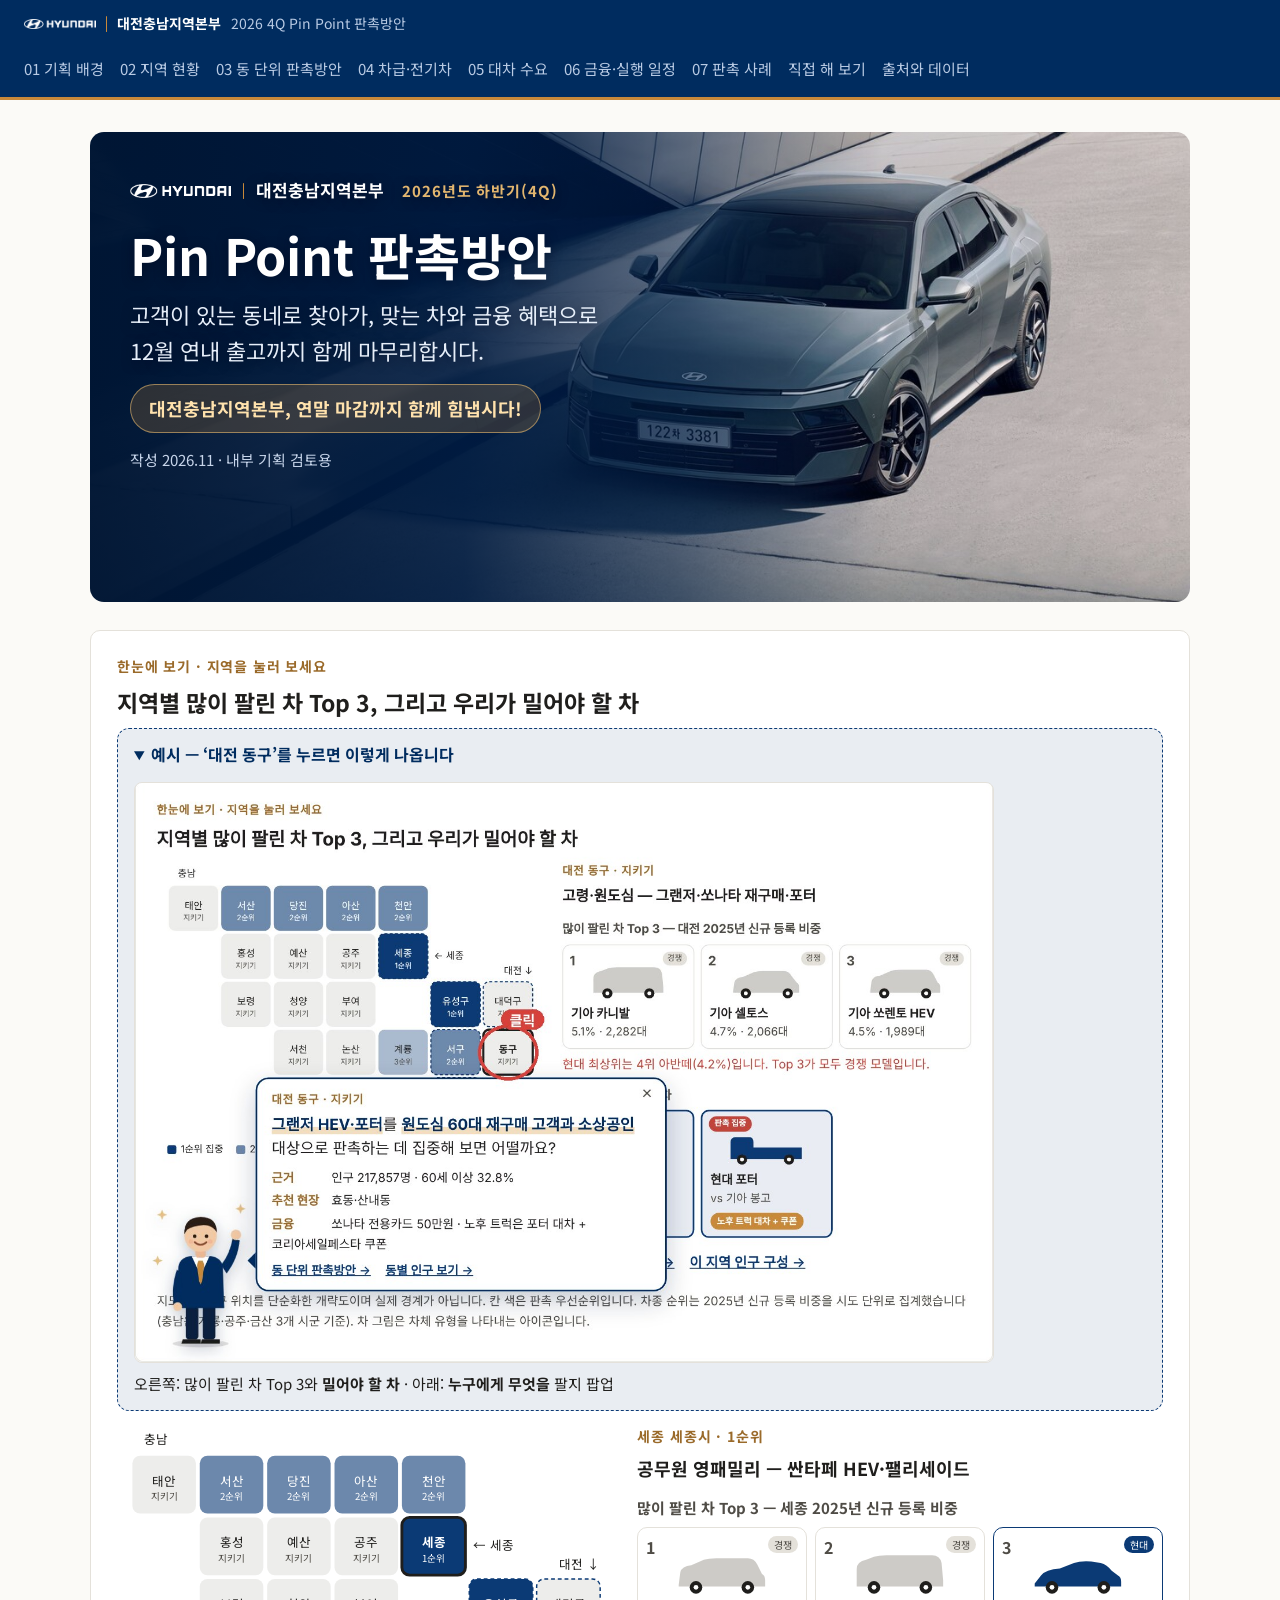
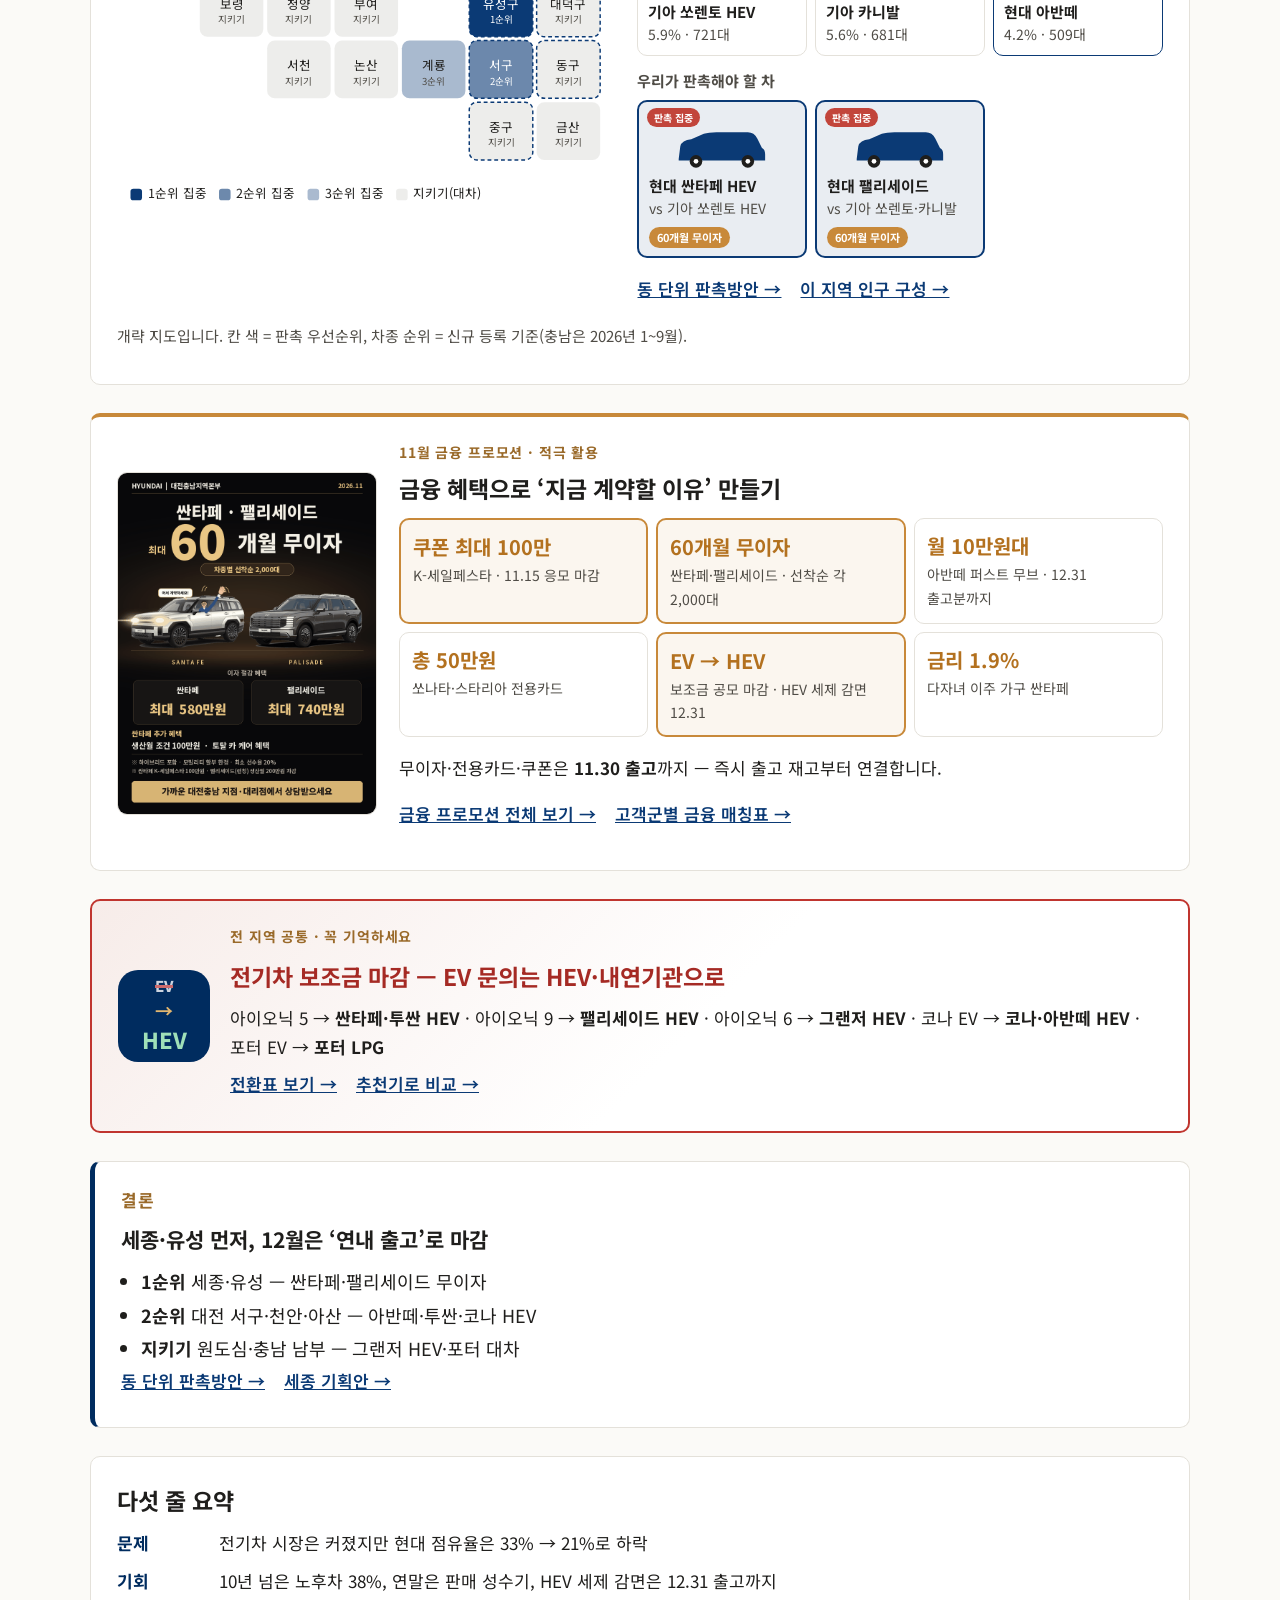
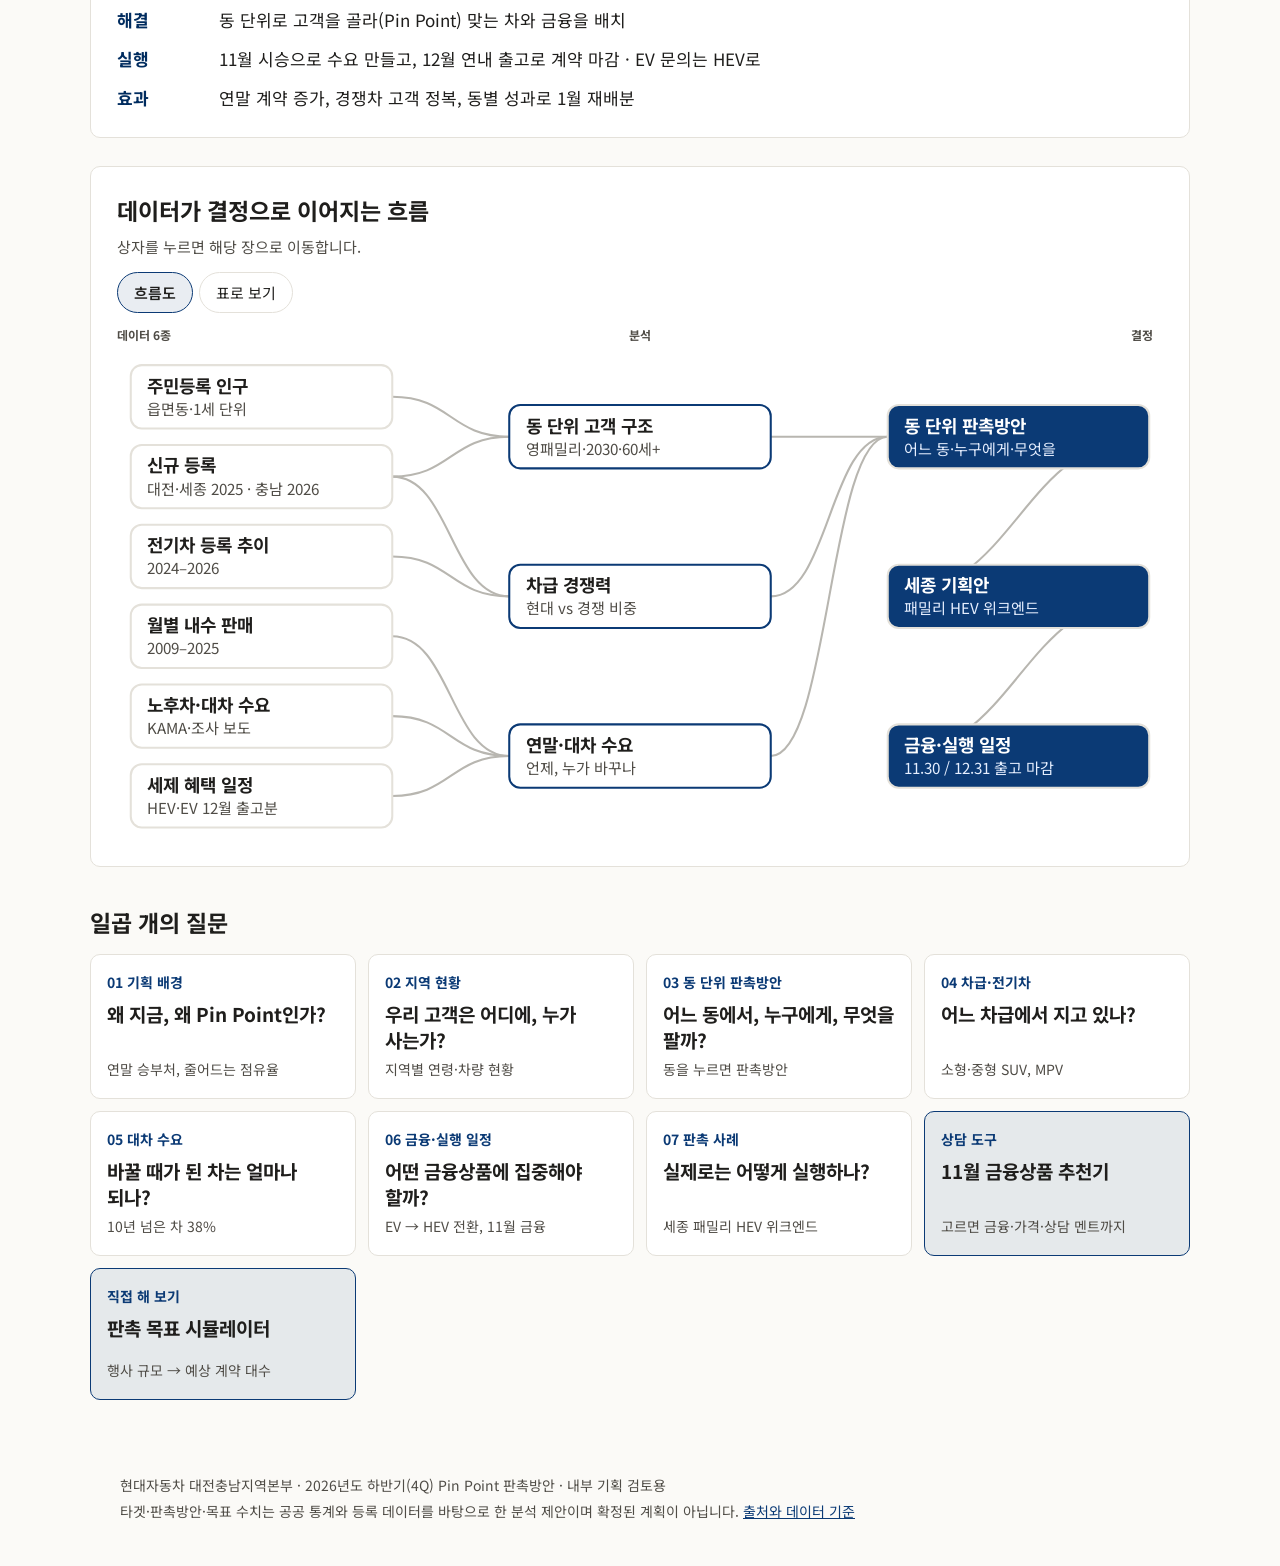
==== commit e53b7b56: "충남 신규 등록을 2026년 1~9월 15개 시군 전체로 반영 (2025년 시트가 4개 시군만 포함) Co-Authored-By: Claude Opus 5.5 <noreply@an" ====
--- a/docs/index.html
+++ b/docs/index.html
@@ -11,7 +11,7 @@
 <meta property="og:type" content="website">
 <link rel="preconnect" href="https://fonts.googleapis.com">
 <link rel="stylesheet" href="https://fonts.googleapis.com/css2?family=Noto+Sans+KR:wght@400;600;700&display=swap">
-<link rel="stylesheet" href="style.css?v=202611081331">
+<link rel="stylesheet" href="style.css?v=202611081343">
 </head>
 <body data-page="index">
 <header class="topbar">
@@ -41,7 +41,7 @@
       <div id="map"></div>
       <div id="map-panel" class="map-panel"></div>
     </div>
-    <p class="muted">개략 지도입니다. 칸 색 = 판촉 우선순위, 차종 순위 = 2025년 신규 등록 기준.</p>
+    <p class="muted">개략 지도입니다. 칸 색 = 판촉 우선순위, 차종 순위 = 신규 등록 기준(충남은 2026년 1~9월).</p>
   </section>
 
 
@@ -125,7 +125,7 @@
   <p>타겟·판촉방안·목표 수치는 공공 통계와 등록 데이터를 바탕으로 한 분석 제안이며 확정된 계획이 아닙니다. <a href="sources.html">출처와 데이터 기준</a></p>
 </footer>
 <div id="tip" class="tip" hidden></div>
-<script src="data.js?v=202611081331"></script>
-<script src="app.js?v=202611081331"></script>
+<script src="data.js?v=202611081343"></script>
+<script src="app.js?v=202611081343"></script>
 </body>
 </html>
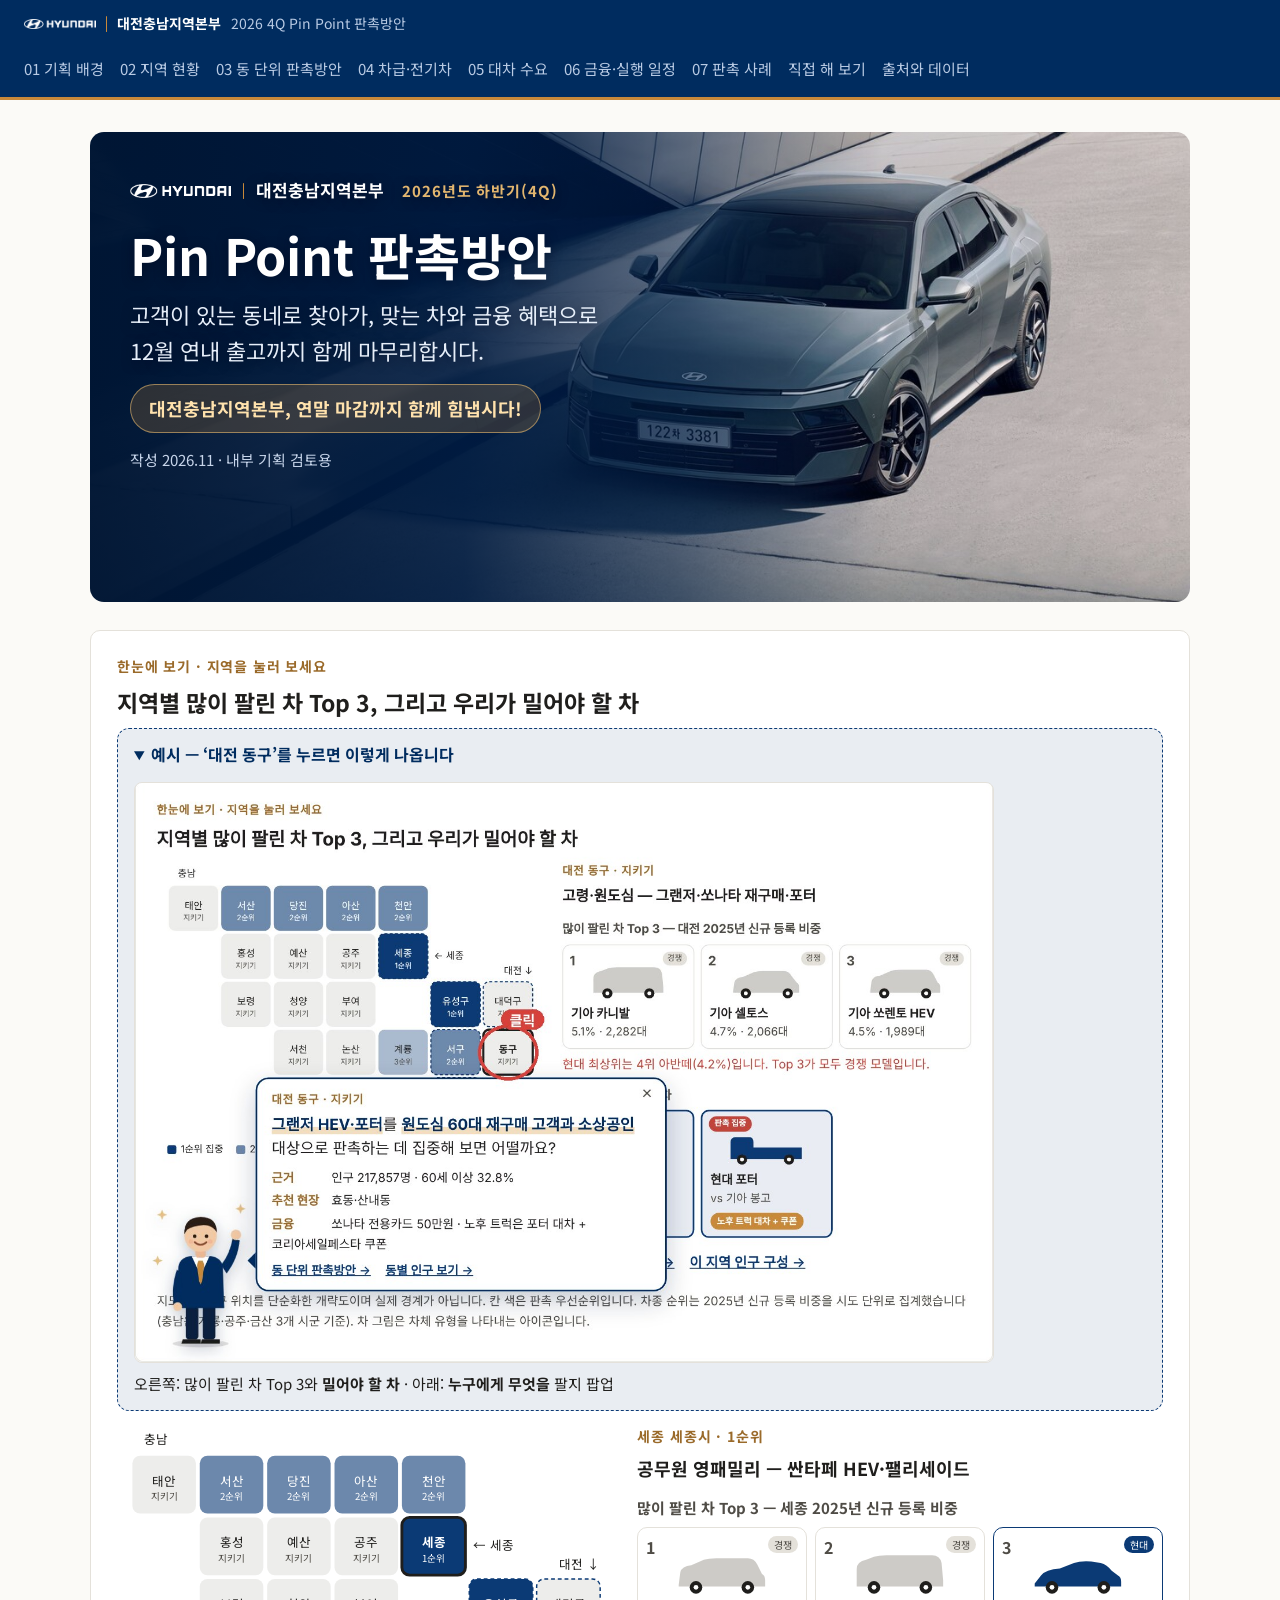
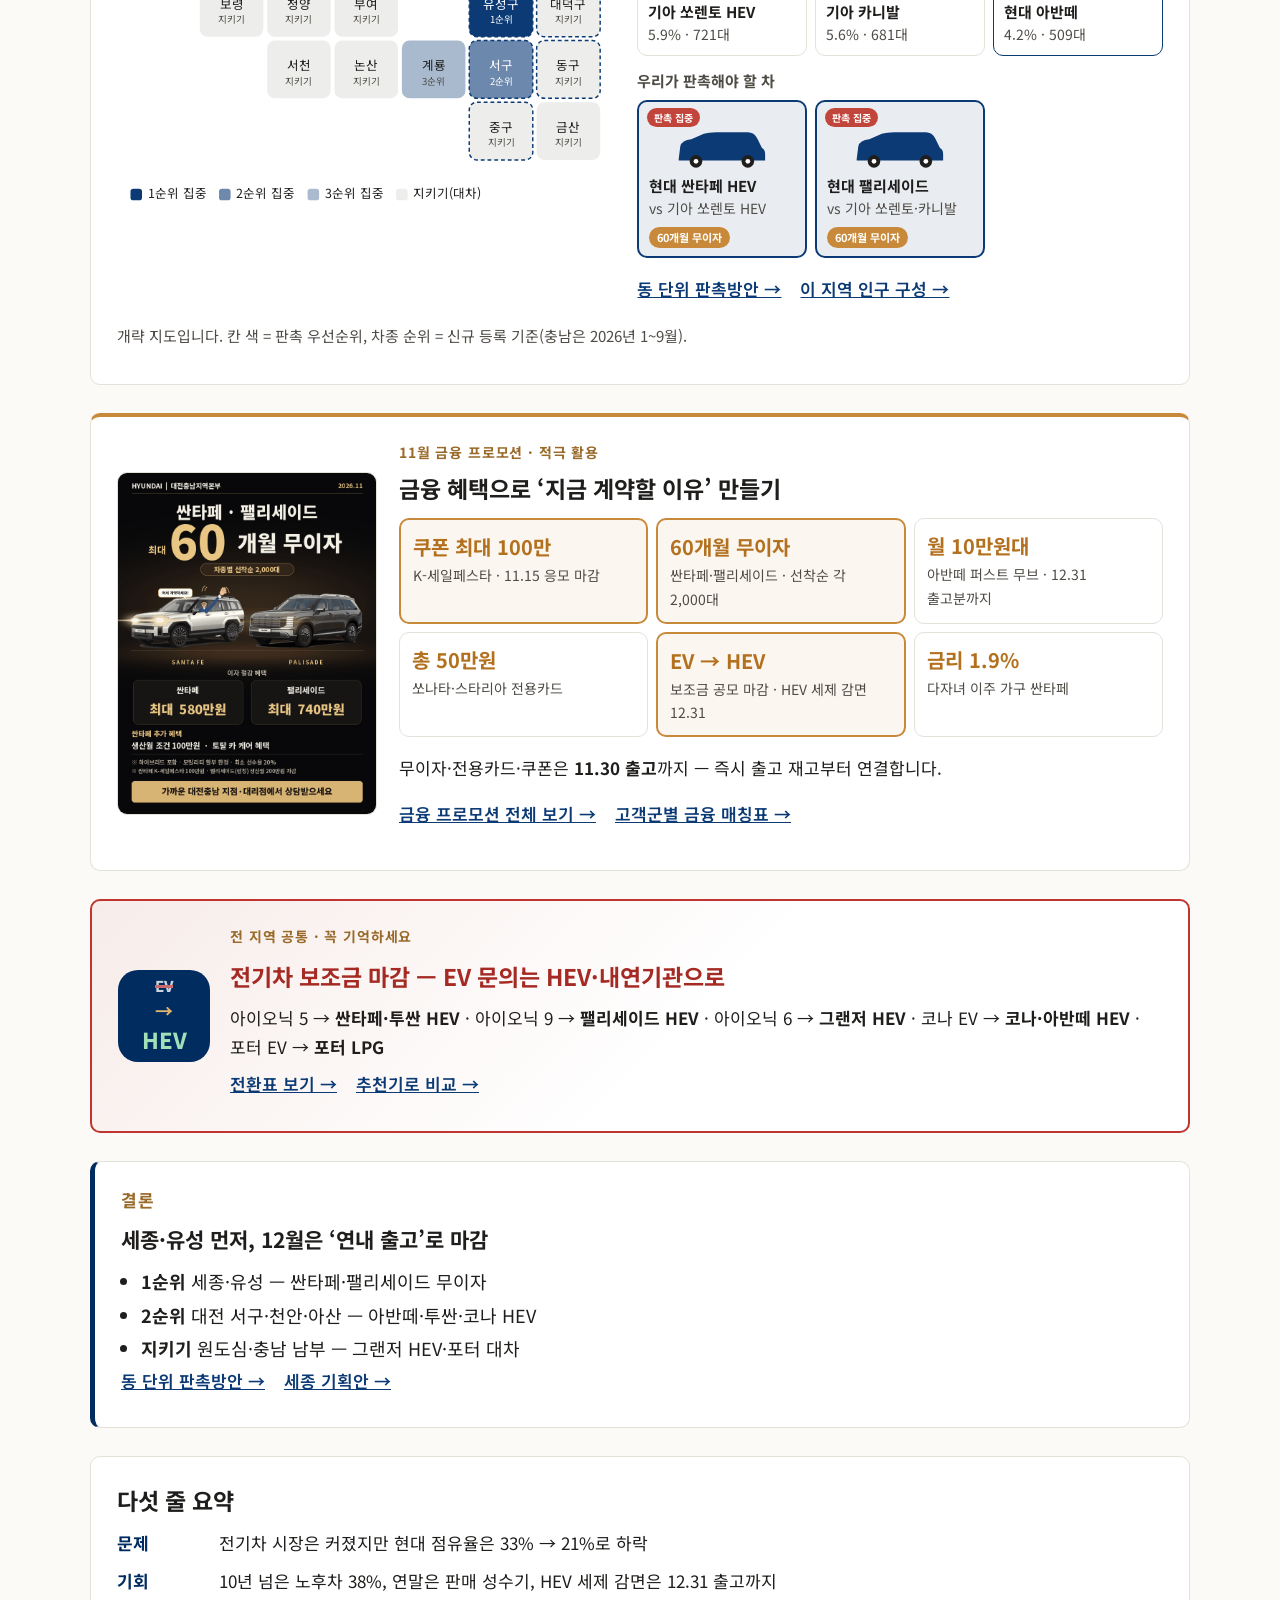
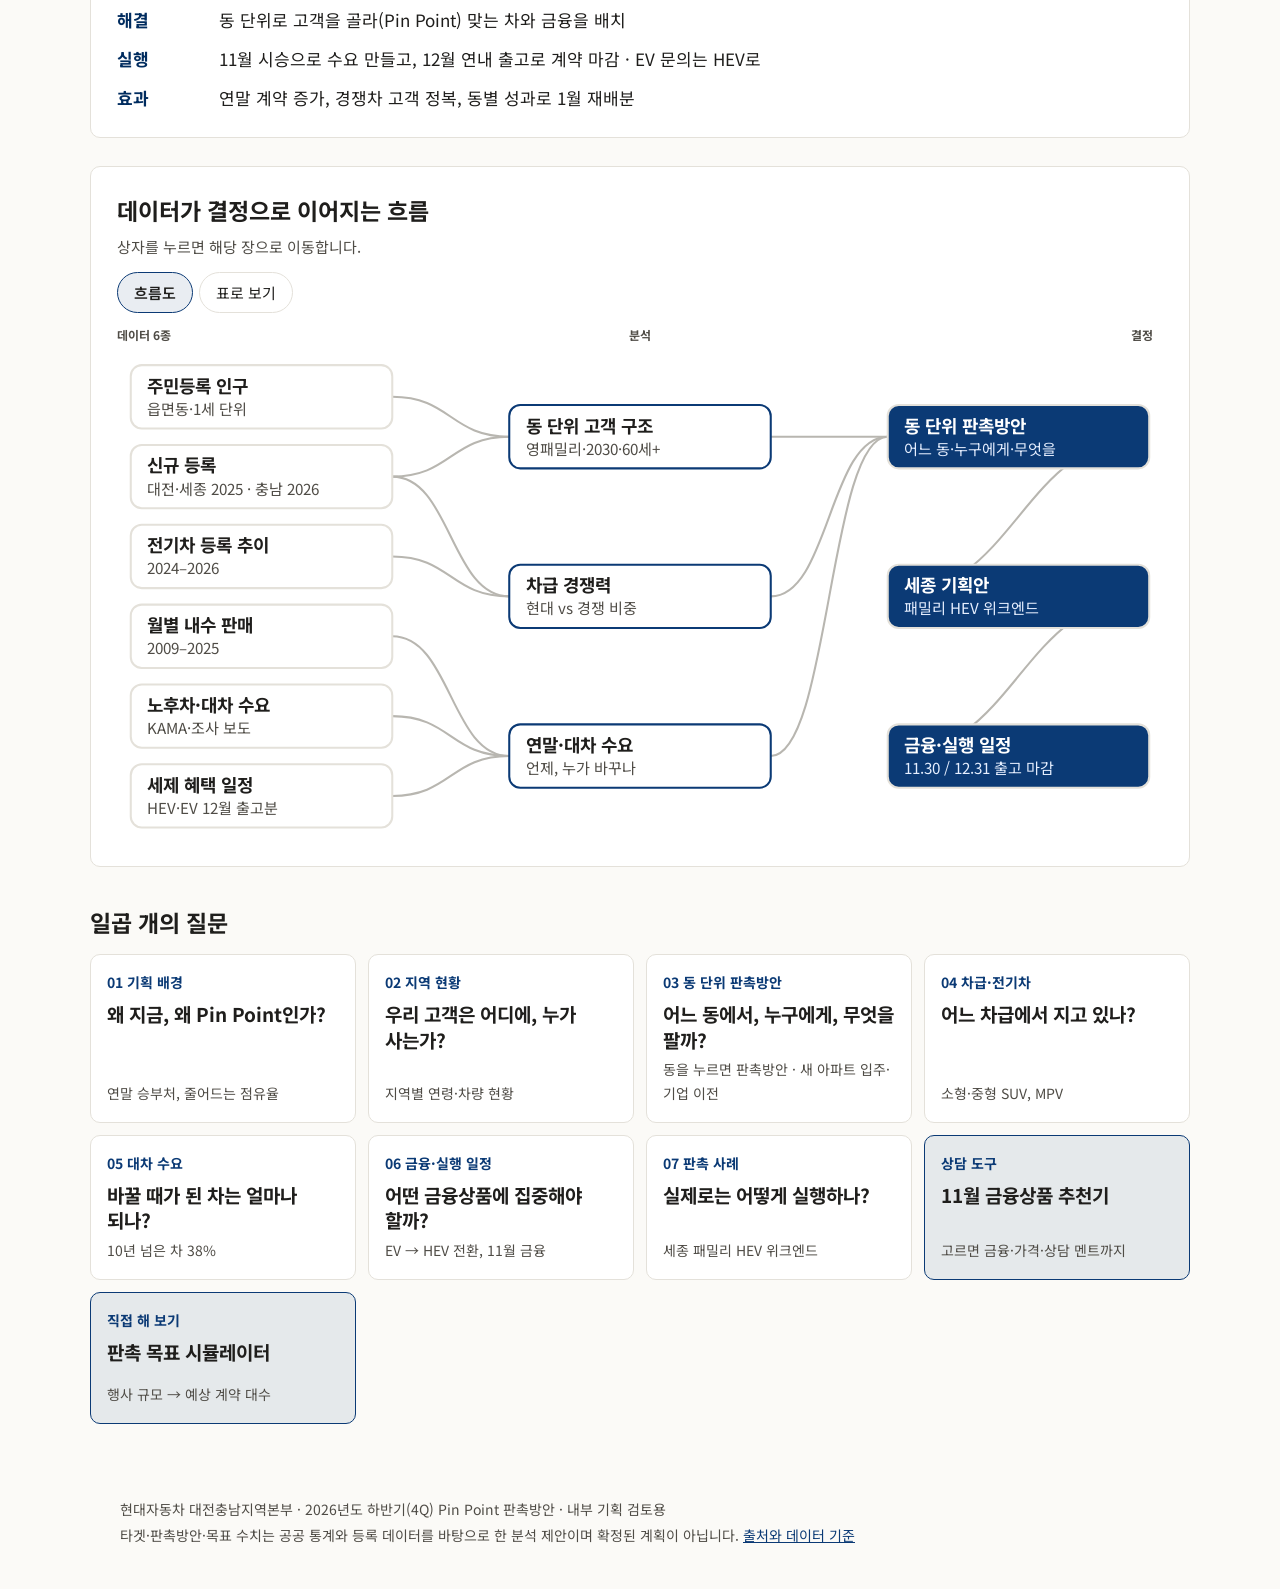
==== commit e20c6a0e: "지역 이슈(새 아파트 입주·기업·기관 이전) 추가: 03장 섹션, 지도·동 팝업, 추천기 Co-Authored-By: Claude Opus 5.5 <noreply@anthropic" ====
--- a/docs/index.html
+++ b/docs/index.html
@@ -11,7 +11,7 @@
 <meta property="og:type" content="website">
 <link rel="preconnect" href="https://fonts.googleapis.com">
 <link rel="stylesheet" href="https://fonts.googleapis.com/css2?family=Noto+Sans+KR:wght@400;600;700&display=swap">
-<link rel="stylesheet" href="style.css?v=202611081343">
+<link rel="stylesheet" href="style.css?v=202611081422">
 </head>
 <body data-page="index">
 <header class="topbar">
@@ -109,7 +109,7 @@
     <div class="qcards" id="qcards">
       <a class="qcard" href="ch1-background.html"><span>01 기획 배경</span><b>왜 지금, 왜 Pin Point인가?</b><em>연말 승부처, 줄어드는 점유율</em></a>
       <a class="qcard" href="ch2-region.html"><span>02 지역 현황</span><b>우리 고객은 어디에, 누가 사는가?</b><em>지역별 연령·차량 현황</em></a>
-      <a class="qcard" href="ch3-pinpoint.html"><span>03 동 단위 판촉방안</span><b>어느 동에서, 누구에게, 무엇을 팔까?</b><em>동을 누르면 판촉방안</em></a>
+      <a class="qcard" href="ch3-pinpoint.html"><span>03 동 단위 판촉방안</span><b>어느 동에서, 누구에게, 무엇을 팔까?</b><em>동을 누르면 판촉방안 · 새 아파트 입주·기업 이전</em></a>
       <a class="qcard" href="ch4-market.html"><span>04 차급·전기차</span><b>어느 차급에서 지고 있나?</b><em>소형·중형 SUV, MPV</em></a>
       <a class="qcard" href="ch5-replacement.html"><span>05 대차 수요</span><b>바꿀 때가 된 차는 얼마나 되나?</b><em>10년 넘은 차 38%</em></a>
       <a class="qcard" href="ch6-plan.html"><span>06 금융·실행 일정</span><b>어떤 금융상품에 집중해야 할까?</b><em>EV → HEV 전환, 11월 금융</em></a>
@@ -125,7 +125,7 @@
   <p>타겟·판촉방안·목표 수치는 공공 통계와 등록 데이터를 바탕으로 한 분석 제안이며 확정된 계획이 아닙니다. <a href="sources.html">출처와 데이터 기준</a></p>
 </footer>
 <div id="tip" class="tip" hidden></div>
-<script src="data.js?v=202611081343"></script>
-<script src="app.js?v=202611081343"></script>
+<script src="data.js?v=202611081422"></script>
+<script src="app.js?v=202611081422"></script>
 </body>
 </html>
--- a/docs/style.css
+++ b/docs/style.css
@@ -490,3 +490,20 @@
 ul.short { margin: 6px 0 0; padding-left: 20px; line-height: 1.75; font-size: 17px; }
 ul.short li { margin: 2px 0; }
 .verdict ul.short { font-size: 18px; }
+
+/* 지역 이슈 */
+.issues { display: grid; grid-template-columns: repeat(auto-fill, minmax(min(100%, 330px), 1fr)); gap: 10px; margin: 12px 0; }
+.issue { display: flex; gap: 12px; border: 1px solid var(--line); border-radius: 12px; padding: 12px 14px; background: var(--panel); }
+.issue-when { flex: none; width: 96px; word-break: keep-all; display: flex; flex-direction: column; gap: 4px; }
+.issue-when b { font-size: 15px; color: var(--navy); }
+.issue-when span { font-size: 12px; font-weight: 700; border-radius: 999px; padding: 1px 8px; align-self: flex-start; background: var(--accent-soft); color: var(--navy); }
+.k-기업 .issue-when span { background: rgba(200, 137, 58, .18); color: #8a5a1c; }
+.k-기관 .issue-when span { background: rgba(29, 122, 74, .14); color: #1d7a4a; }
+.k-분양 .issue-when span { background: rgba(120, 120, 120, .15); color: var(--muted); }
+.issue-body p { margin: 0 0 3px; line-height: 1.5; }
+.issue-t { font-size: 16px; }
+.issue-w { font-size: 13px; color: var(--muted); }
+.issue-a { font-size: 15px; color: #1d7a4a; font-weight: 600; }
+.issue-s { font-size: 12px; }
+.issue-li a { font-weight: 600; }
+@media (prefers-color-scheme: dark) { .issue-when b { color: var(--fg); } }
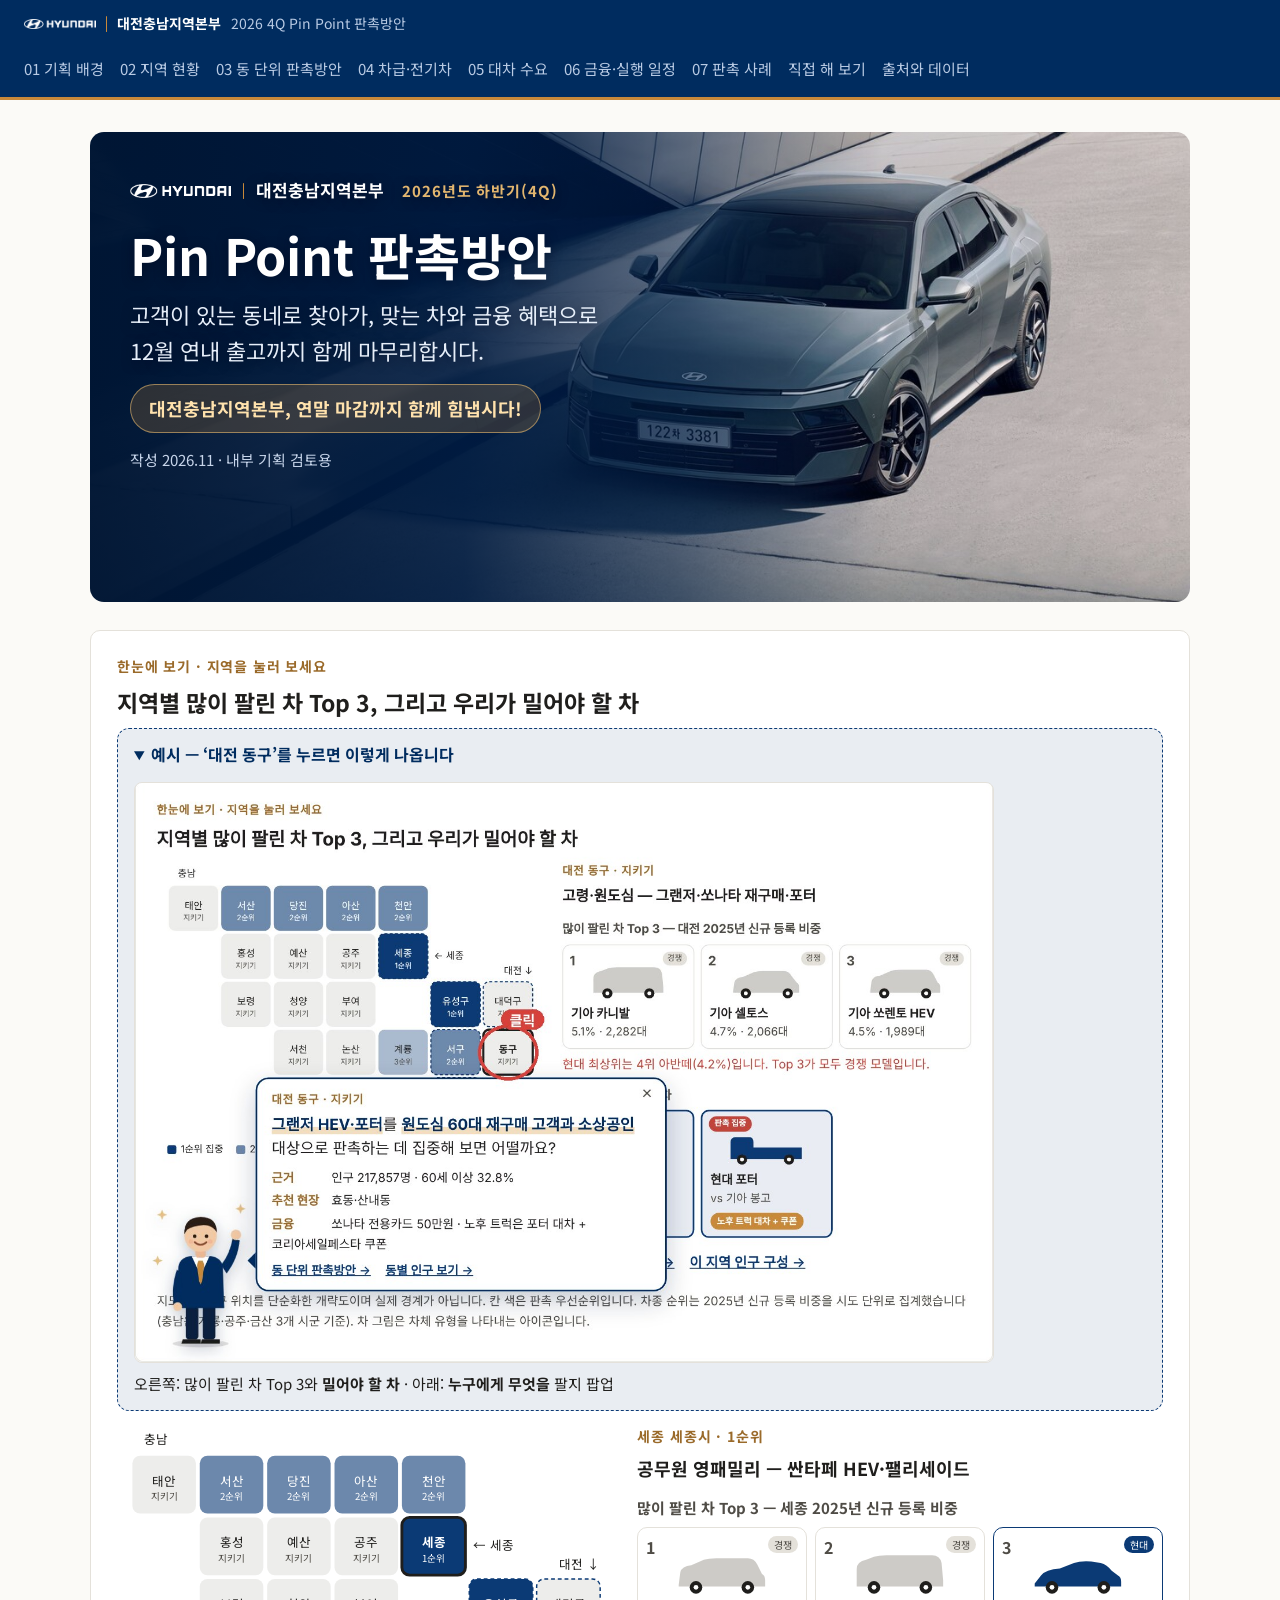
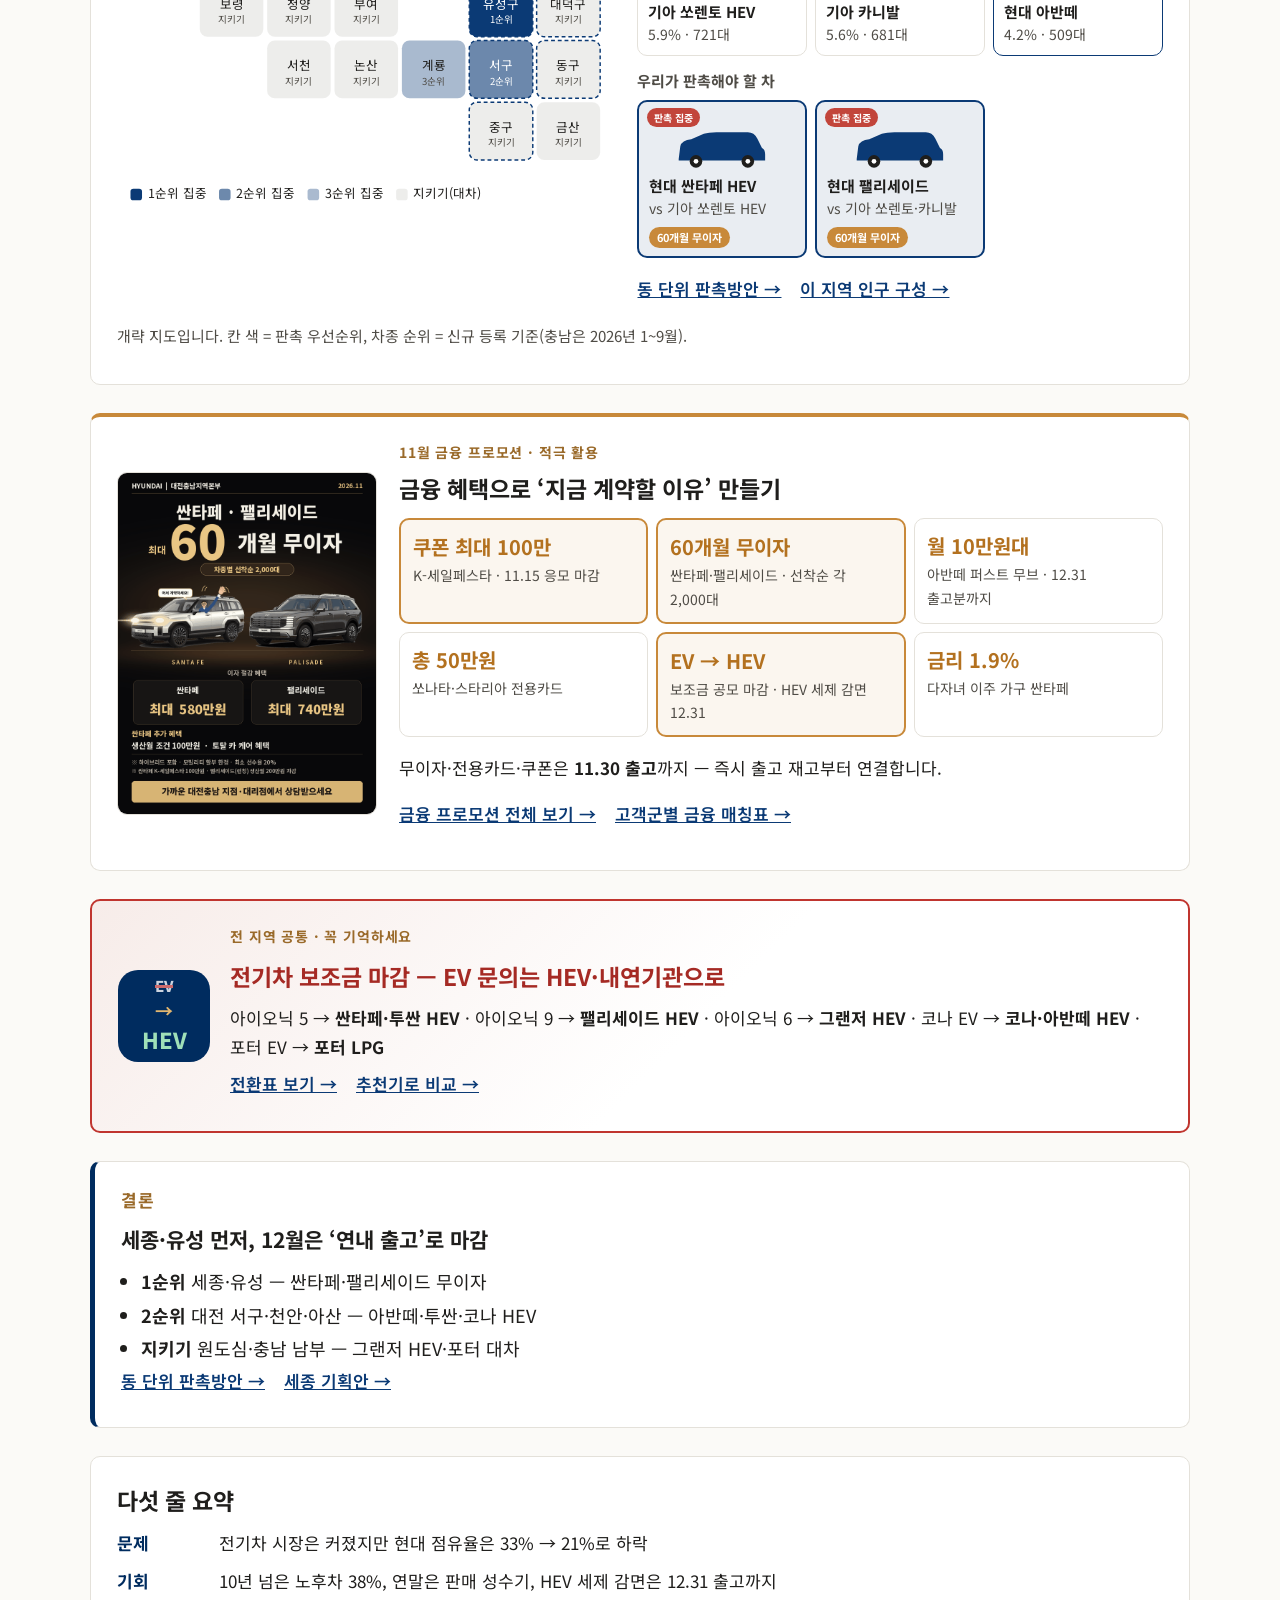
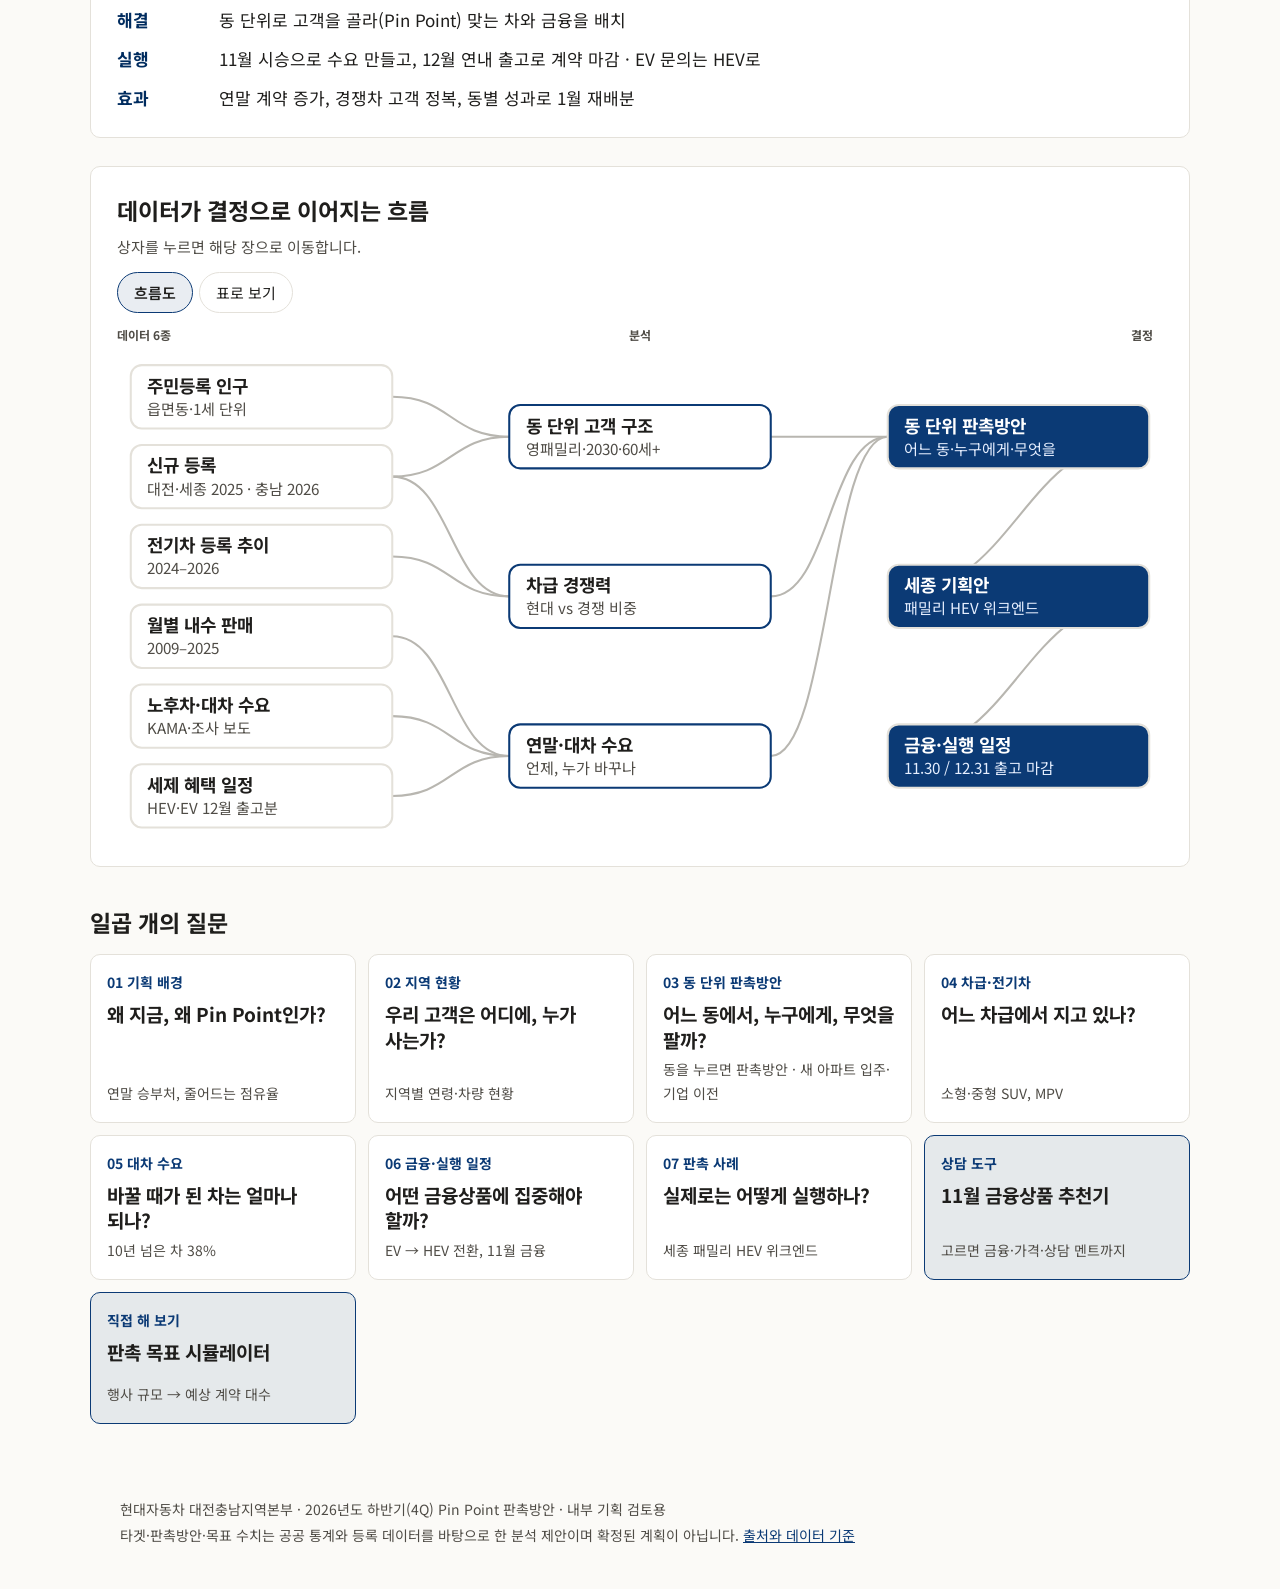
==== commit b43f45d0: "11~12월 지역 행사 추가 (03장 지역 이슈 탭, 지도·동 팝업, 추천기) Co-Authored-By: Claude Opus 5.5 <noreply@anthropic.com> " ====
--- a/docs/index.html
+++ b/docs/index.html
@@ -11,7 +11,7 @@
 <meta property="og:type" content="website">
 <link rel="preconnect" href="https://fonts.googleapis.com">
 <link rel="stylesheet" href="https://fonts.googleapis.com/css2?family=Noto+Sans+KR:wght@400;600;700&display=swap">
-<link rel="stylesheet" href="style.css?v=202611081422">
+<link rel="stylesheet" href="style.css?v=202611081425">
 </head>
 <body data-page="index">
 <header class="topbar">
@@ -125,7 +125,7 @@
   <p>타겟·판촉방안·목표 수치는 공공 통계와 등록 데이터를 바탕으로 한 분석 제안이며 확정된 계획이 아닙니다. <a href="sources.html">출처와 데이터 기준</a></p>
 </footer>
 <div id="tip" class="tip" hidden></div>
-<script src="data.js?v=202611081422"></script>
-<script src="app.js?v=202611081422"></script>
+<script src="data.js?v=202611081425"></script>
+<script src="app.js?v=202611081425"></script>
 </body>
 </html>
--- a/docs/style.css
+++ b/docs/style.css
@@ -507,3 +507,4 @@
 .issue-s { font-size: 12px; }
 .issue-li a { font-weight: 600; }
 @media (prefers-color-scheme: dark) { .issue-when b { color: var(--fg); } }
+.k-행사 .issue-when span { background: rgba(214, 65, 59, .12); color: #b5352f; }
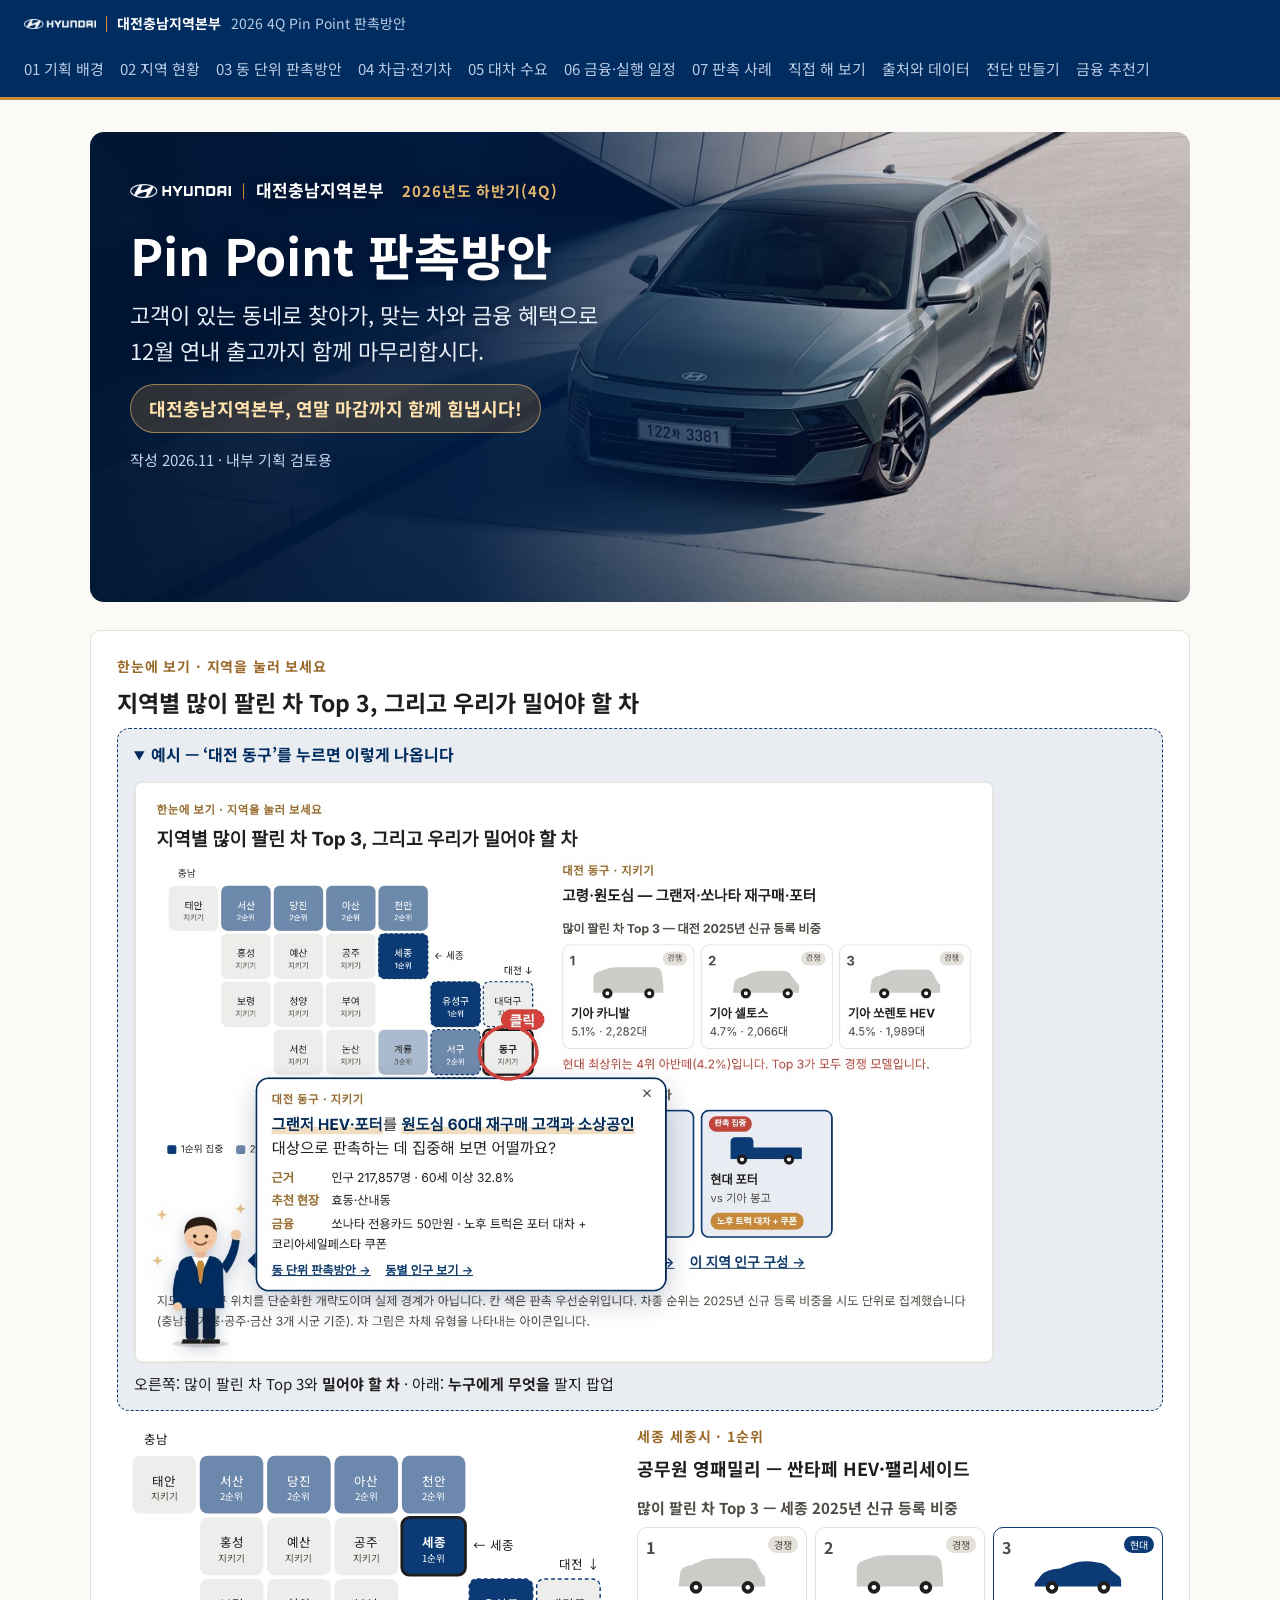
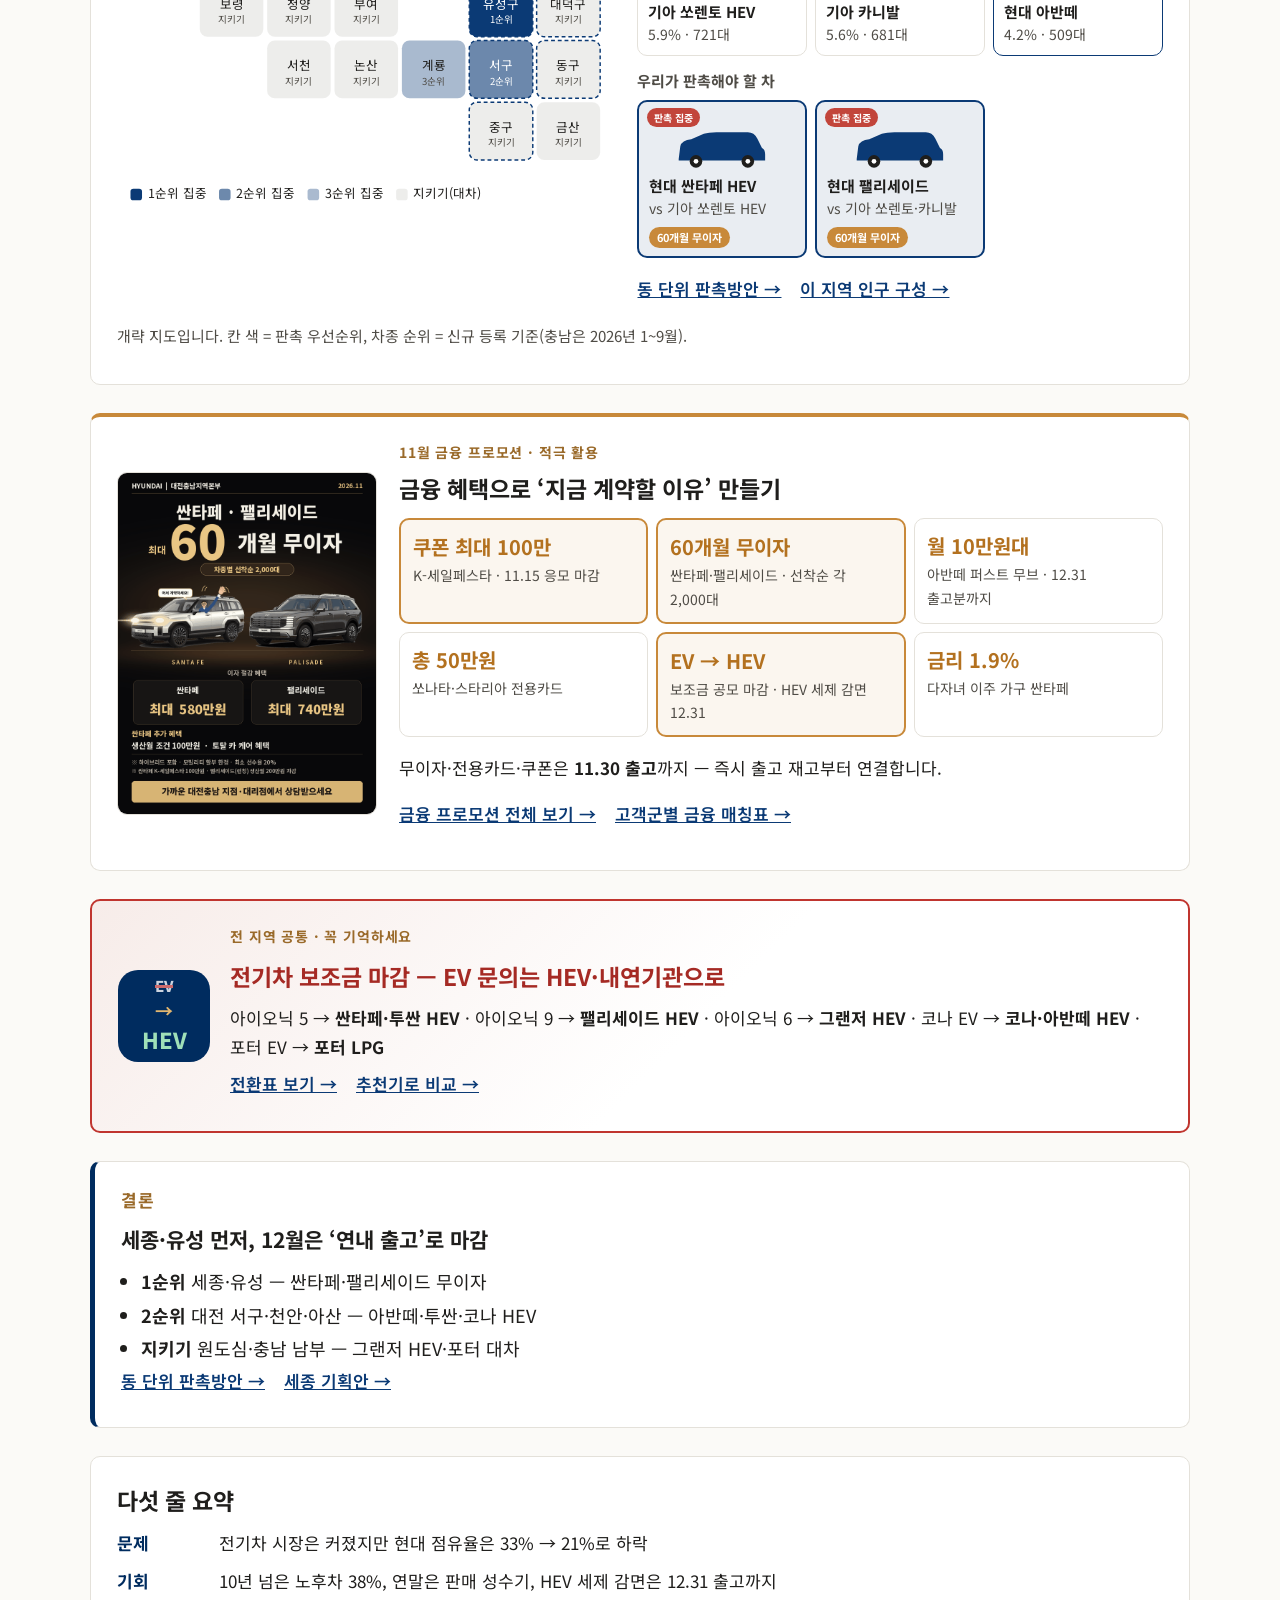
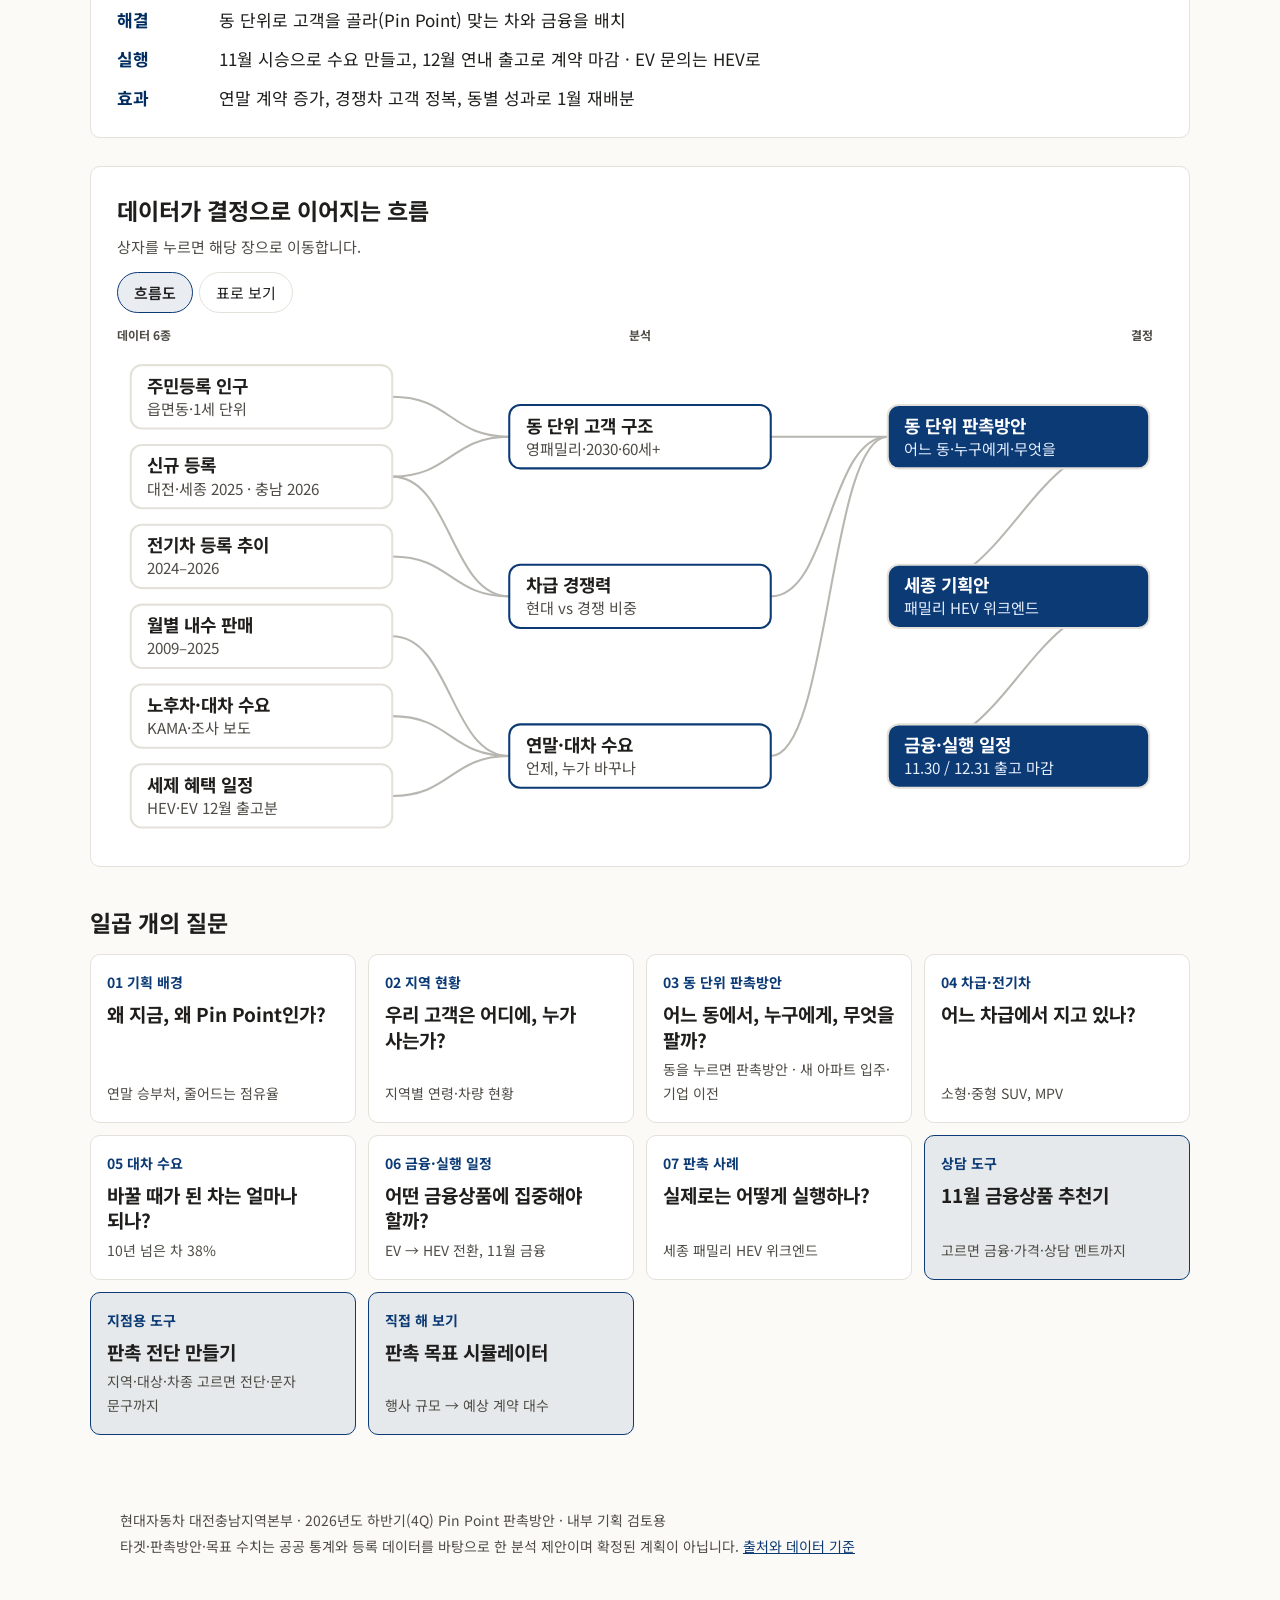
==== commit e80c197b: "판촉 전단 만들기 페이지 추가 (지역·대상·차종·구분 → 전단·문자·체크리스트), AI 전단 문의 안내 Co-Authored-By: Claude Opus 5.5 <noreply@a" ====
--- a/docs/index.html
+++ b/docs/index.html
@@ -11,12 +11,12 @@
 <meta property="og:type" content="website">
 <link rel="preconnect" href="https://fonts.googleapis.com">
 <link rel="stylesheet" href="https://fonts.googleapis.com/css2?family=Noto+Sans+KR:wght@400;600;700&display=swap">
-<link rel="stylesheet" href="style.css?v=202611081425">
+<link rel="stylesheet" href="style.css?v=202611081433">
 </head>
 <body data-page="index">
 <header class="topbar">
   <a class="brand" href="index.html"><img src="img/hyundai-logo-white.png" alt="HYUNDAI" class="logo"><span class="bar"></span><b>대전충남지역본부</b><span class="brand-sub">2026 4Q Pin Point 판촉방안</span></a>
-  <nav class="chapnav"><a href="ch1-background.html" data-key="ch1-background">01 기획 배경</a><a href="ch2-region.html" data-key="ch2-region">02 지역 현황</a><a href="ch3-pinpoint.html" data-key="ch3-pinpoint">03 동 단위 판촉방안</a><a href="ch4-market.html" data-key="ch4-market">04 차급·전기차</a><a href="ch5-replacement.html" data-key="ch5-replacement">05 대차 수요</a><a href="ch6-plan.html" data-key="ch6-plan">06 금융·실행 일정</a><a href="ch7-sejong.html" data-key="ch7-sejong">07 판촉 사례</a><a href="simulator.html" data-key="simulator">직접 해 보기</a><a href="sources.html" data-key="sources">출처와 데이터</a></nav>
+  <nav class="chapnav"><a href="ch1-background.html" data-key="ch1-background">01 기획 배경</a><a href="ch2-region.html" data-key="ch2-region">02 지역 현황</a><a href="ch3-pinpoint.html" data-key="ch3-pinpoint">03 동 단위 판촉방안</a><a href="ch4-market.html" data-key="ch4-market">04 차급·전기차</a><a href="ch5-replacement.html" data-key="ch5-replacement">05 대차 수요</a><a href="ch6-plan.html" data-key="ch6-plan">06 금융·실행 일정</a><a href="ch7-sejong.html" data-key="ch7-sejong">07 판촉 사례</a><a href="simulator.html" data-key="simulator">직접 해 보기</a><a href="sources.html" data-key="sources">출처와 데이터</a><a href="flyer.html" data-key="flyer">전단 만들기</a><a href="advisor.html" data-key="advisor">금융 추천기</a></nav>
 </header>
 <main>
   <section class="hero">
@@ -115,6 +115,7 @@
       <a class="qcard" href="ch6-plan.html"><span>06 금융·실행 일정</span><b>어떤 금융상품에 집중해야 할까?</b><em>EV → HEV 전환, 11월 금융</em></a>
       <a class="qcard" href="ch7-sejong.html"><span>07 판촉 사례</span><b>실제로는 어떻게 실행하나?</b><em>세종 패밀리 HEV 위크엔드</em></a>
       <a class="qcard tool" href="advisor.html"><span>상담 도구</span><b>11월 금융상품 추천기</b><em>고르면 금융·가격·상담 멘트까지</em></a>
+      <a class="qcard tool" href="flyer.html"><span>지점용 도구</span><b>판촉 전단 만들기</b><em>지역·대상·차종 고르면 전단·문자 문구까지</em></a>
       <a class="qcard tool" href="simulator.html"><span>직접 해 보기</span><b>판촉 목표 시뮬레이터</b><em>행사 규모 → 예상 계약 대수</em></a>
     </div>
   </section>
@@ -125,7 +126,7 @@
   <p>타겟·판촉방안·목표 수치는 공공 통계와 등록 데이터를 바탕으로 한 분석 제안이며 확정된 계획이 아닙니다. <a href="sources.html">출처와 데이터 기준</a></p>
 </footer>
 <div id="tip" class="tip" hidden></div>
-<script src="data.js?v=202611081425"></script>
-<script src="app.js?v=202611081425"></script>
+<script src="data.js?v=202611081433"></script>
+<script src="app.js?v=202611081433"></script>
 </body>
 </html>
